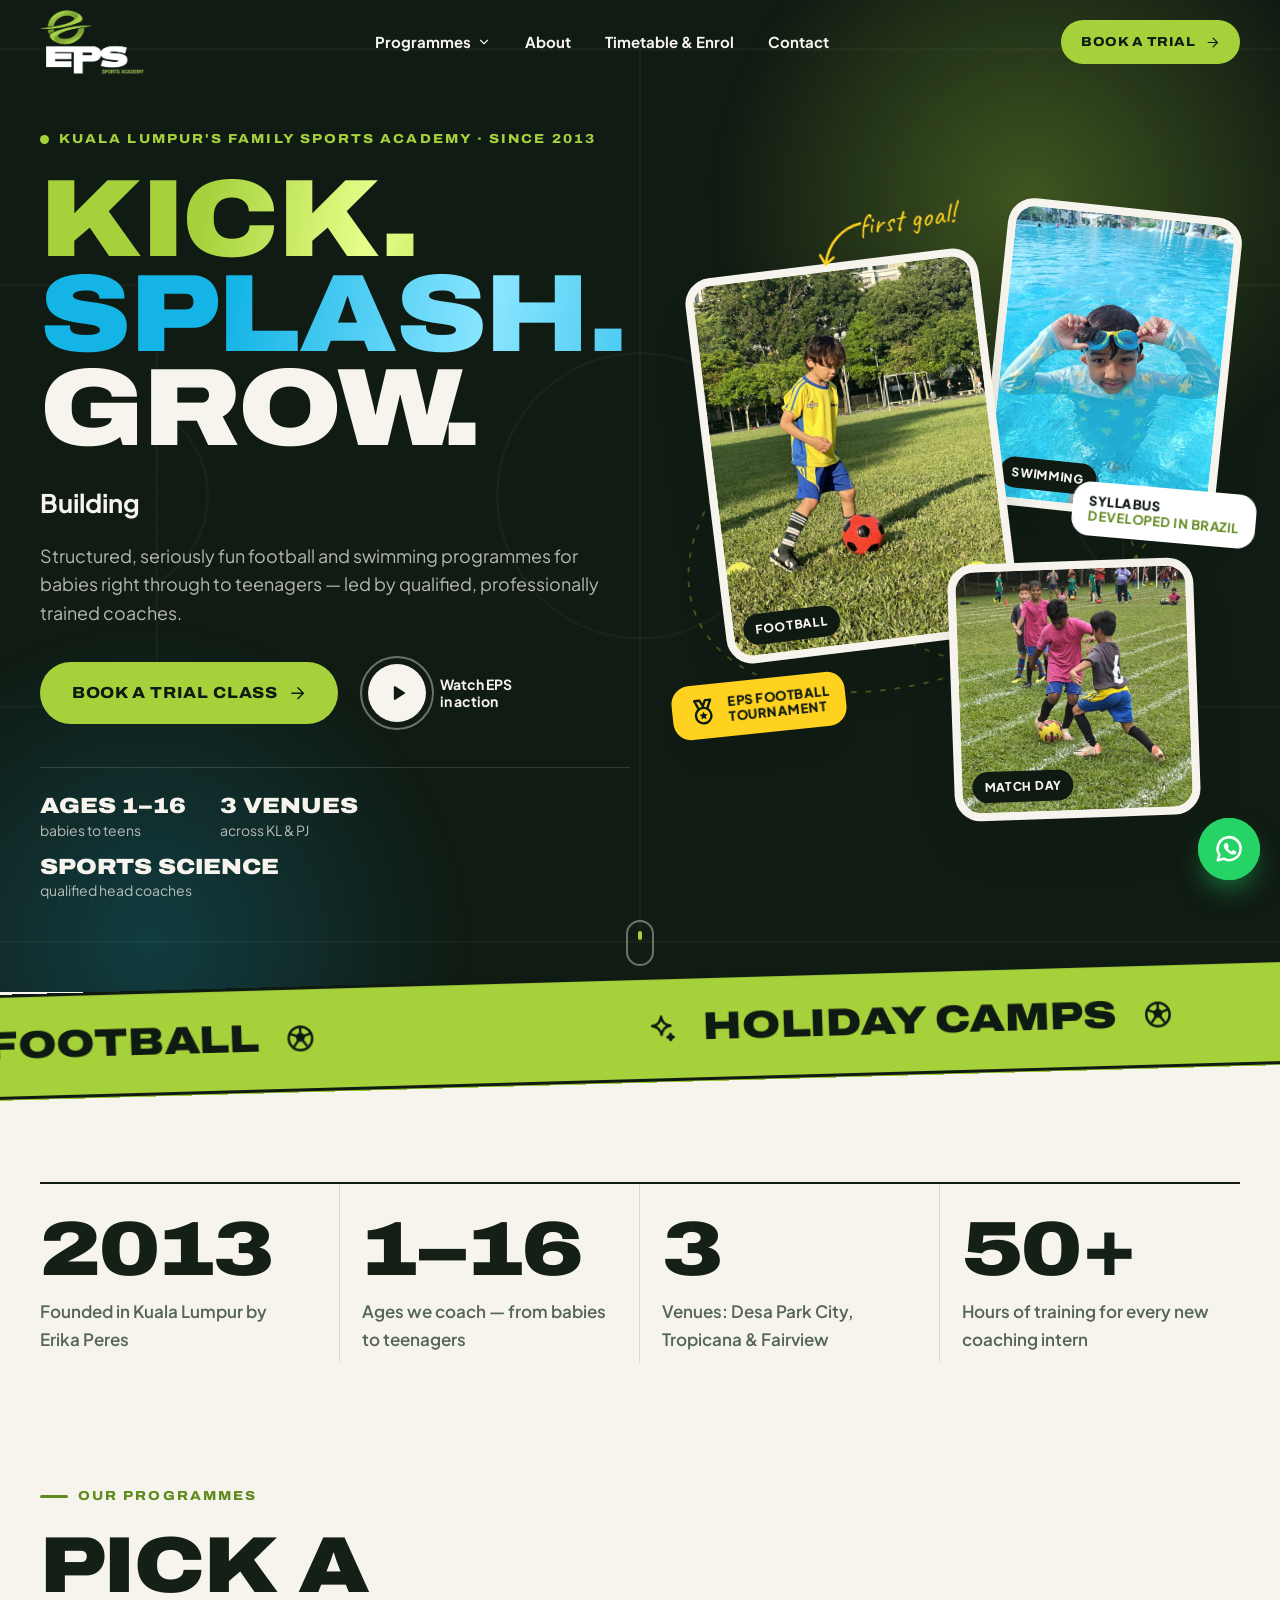
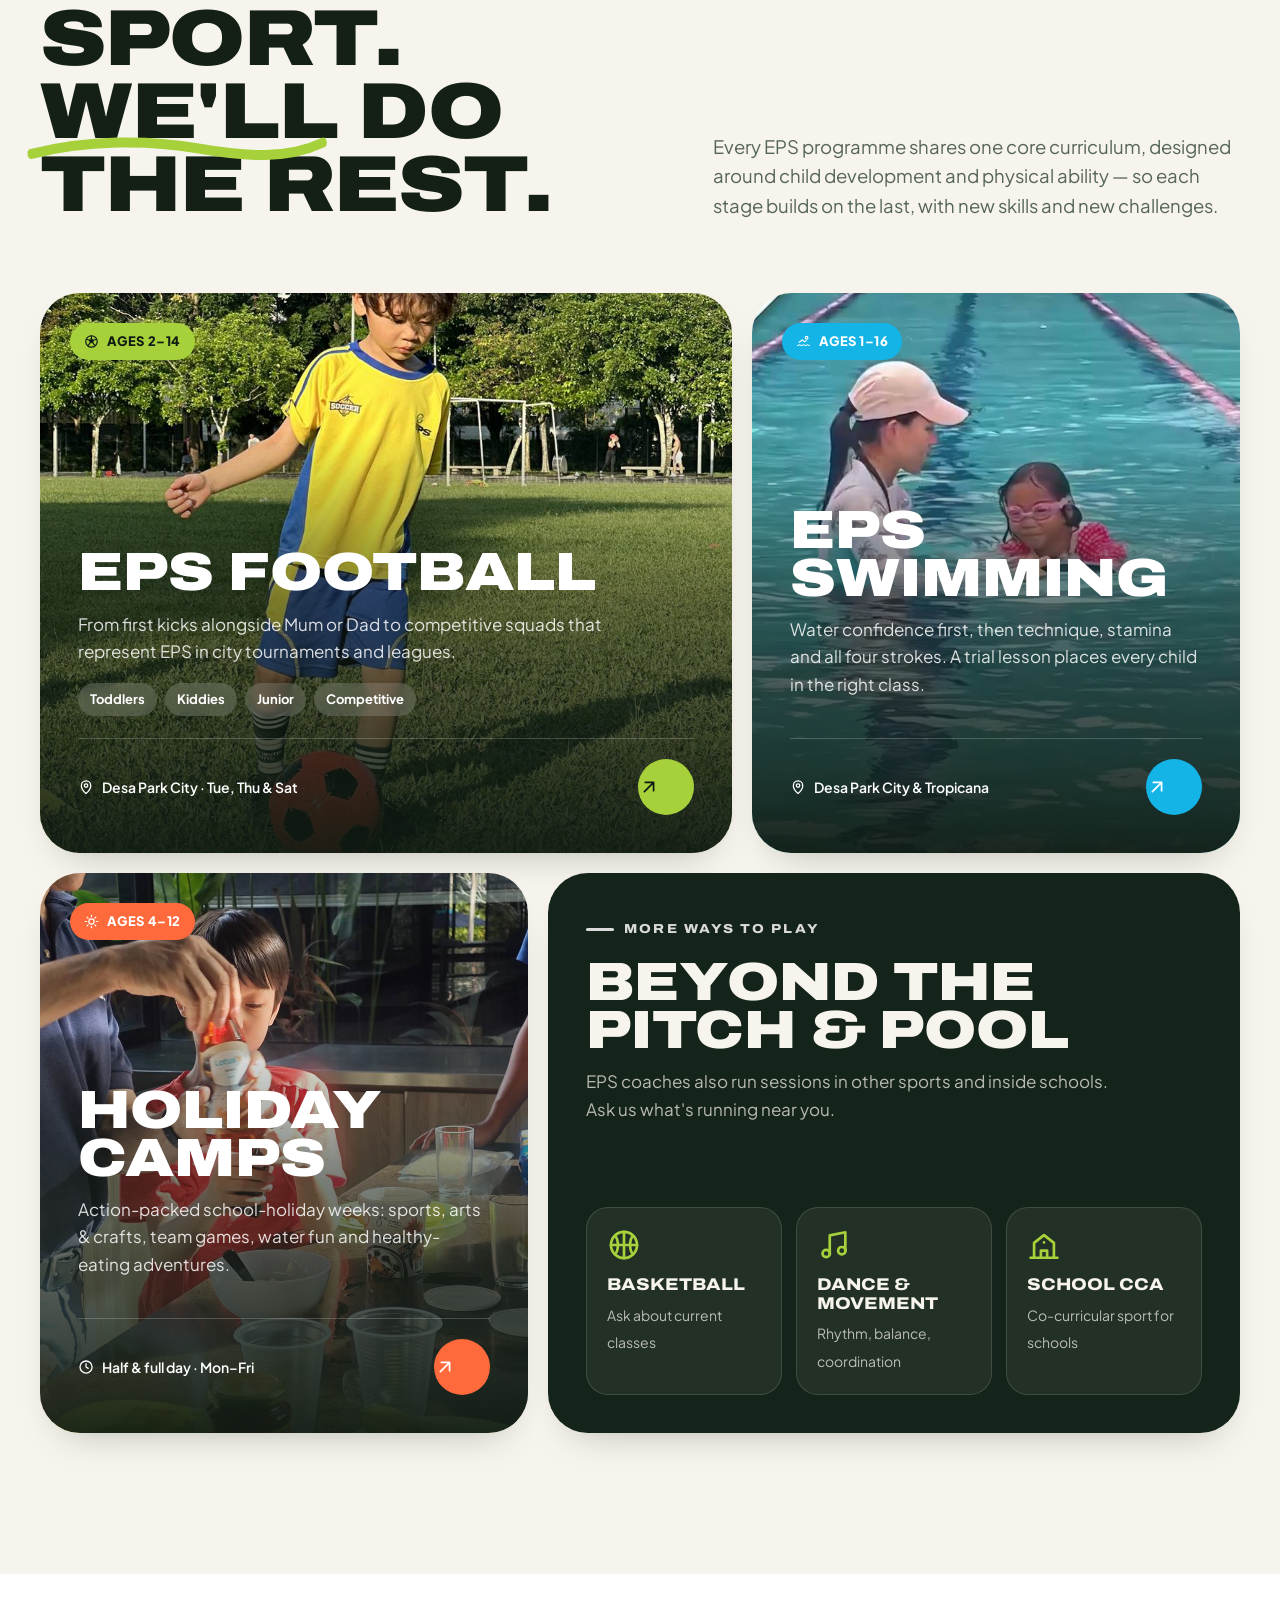
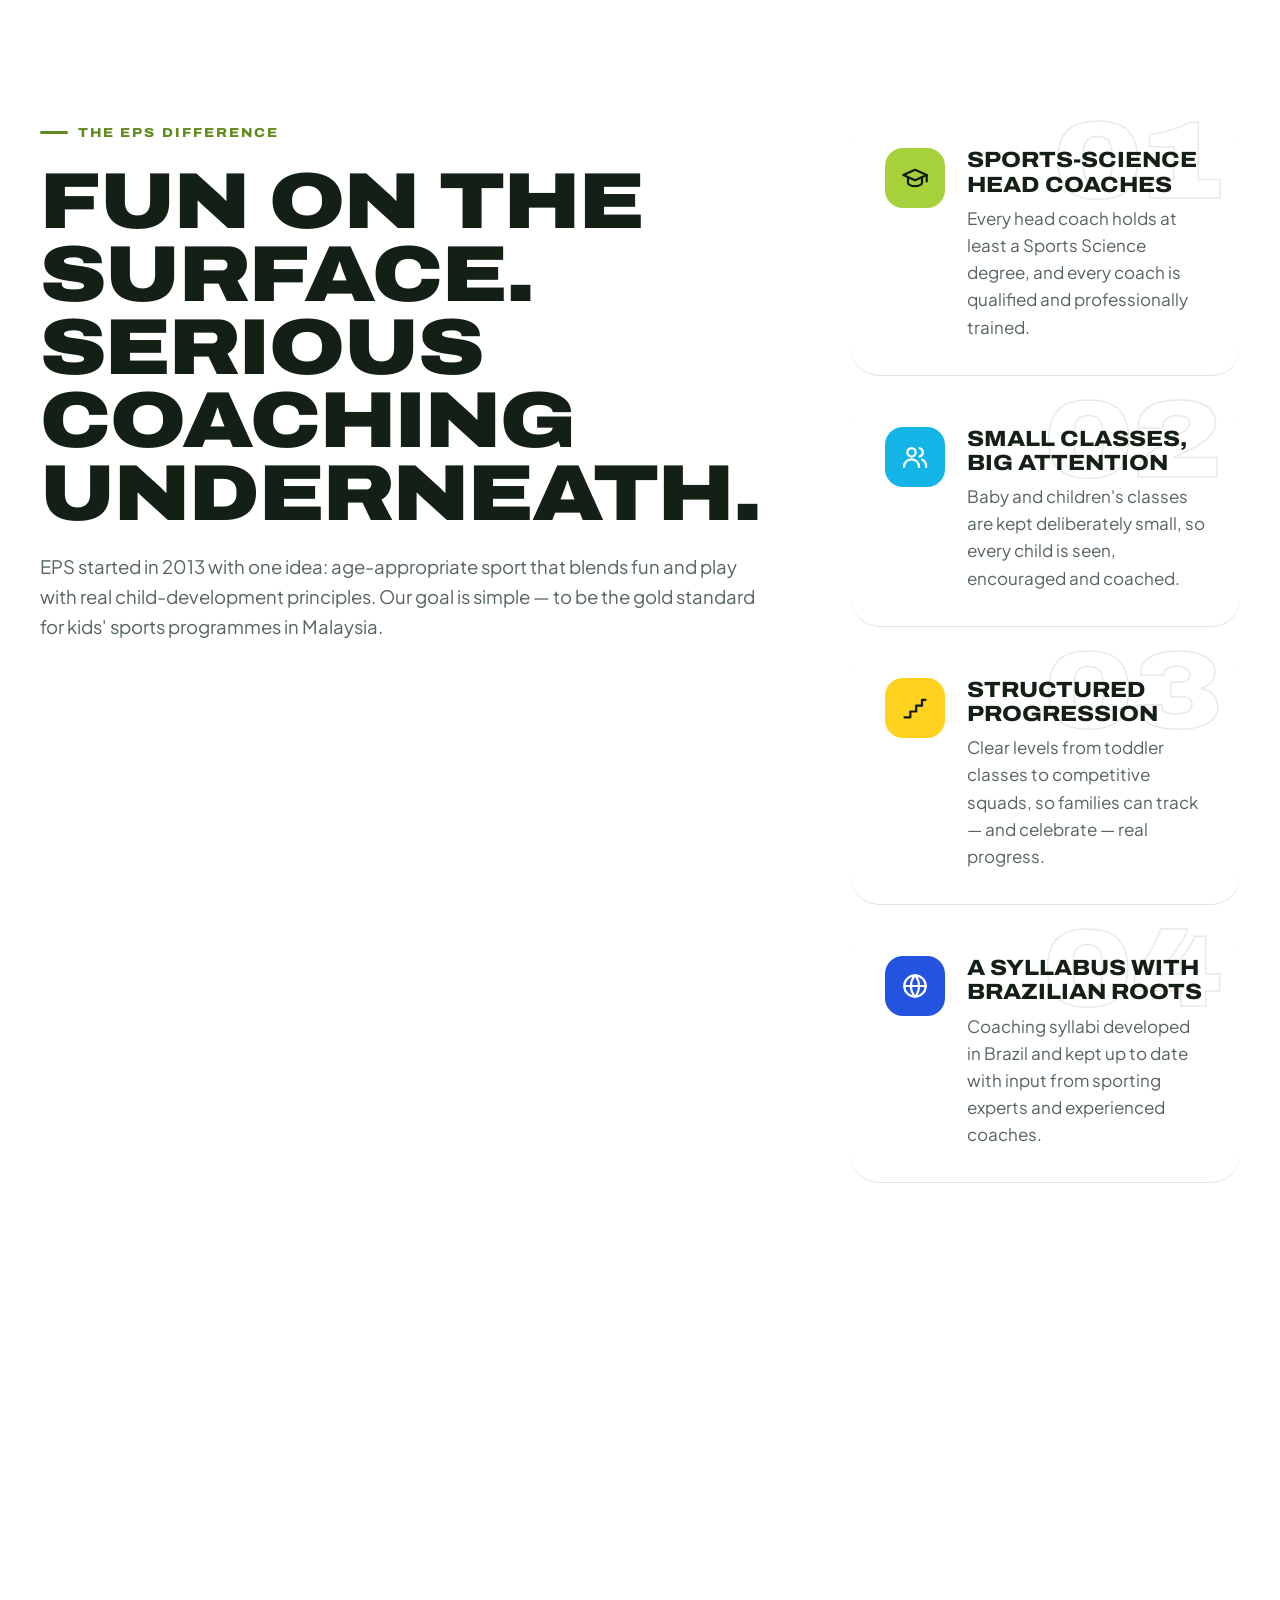
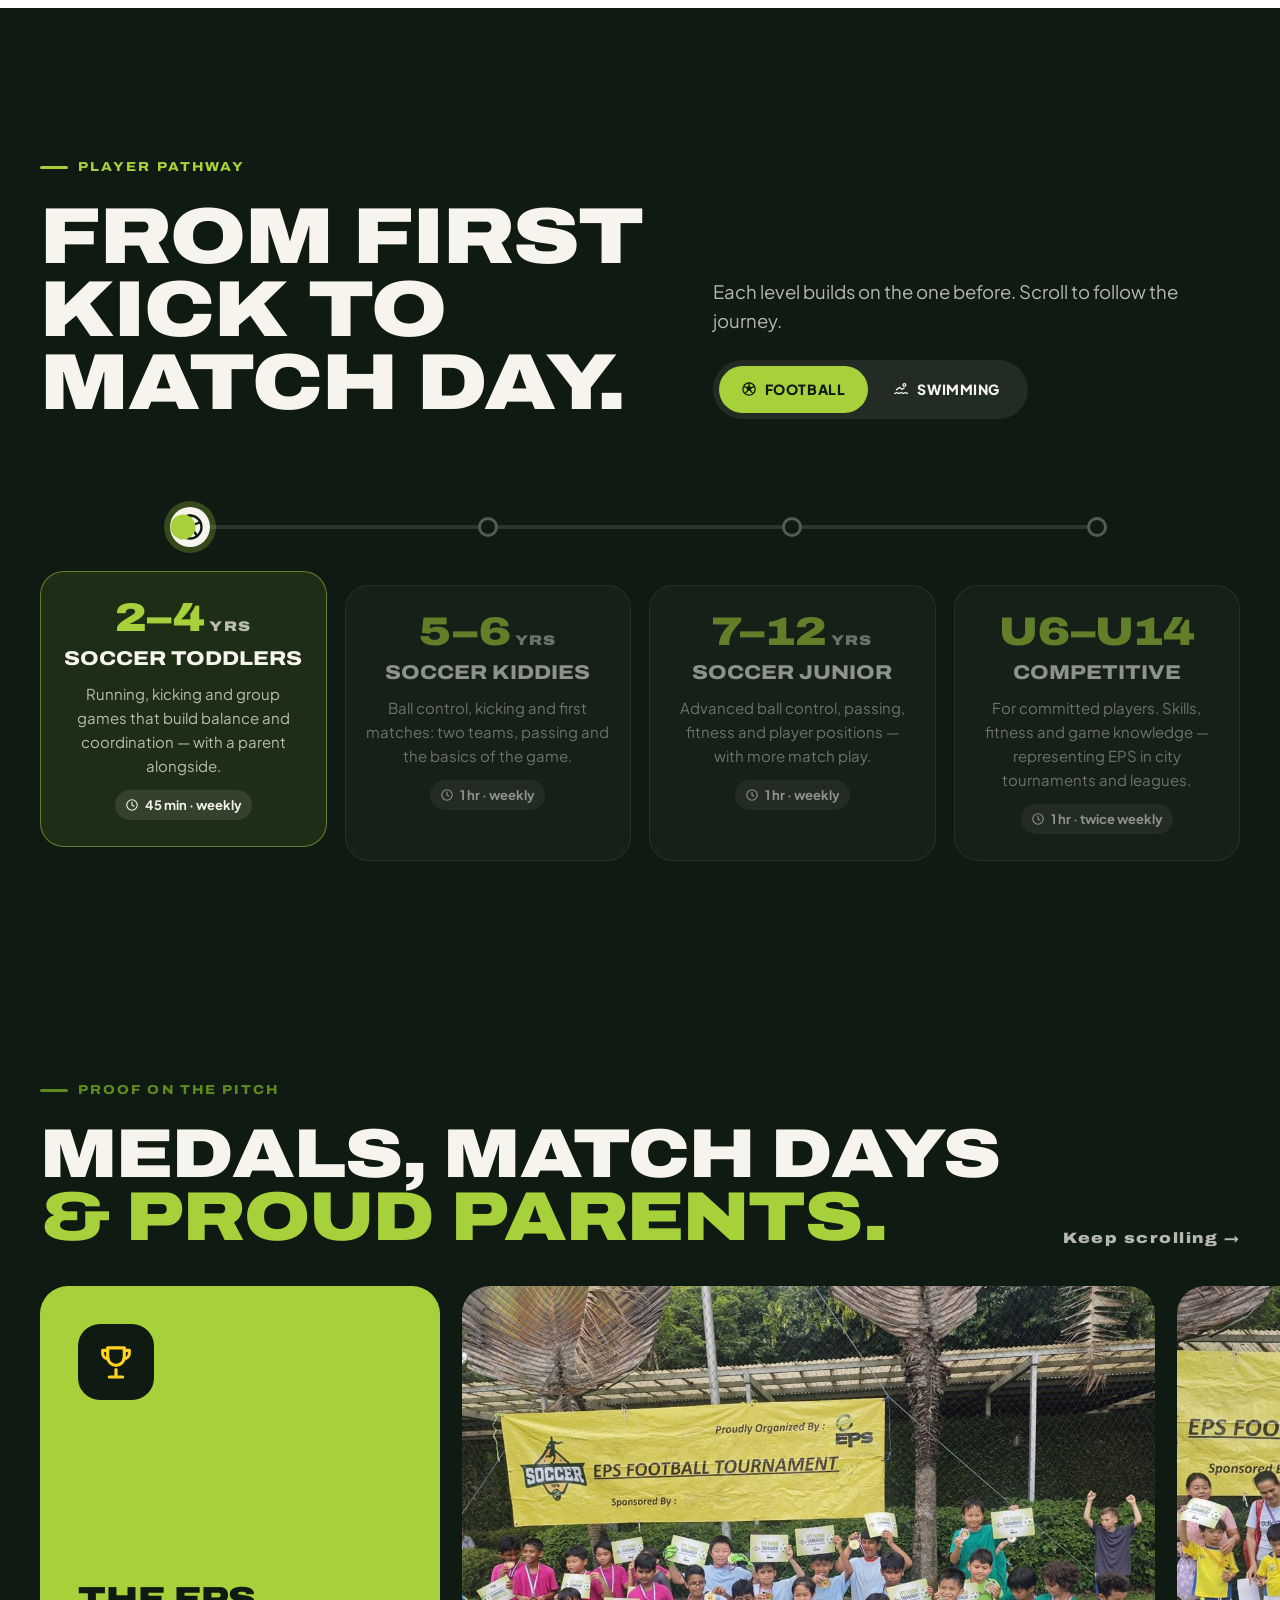
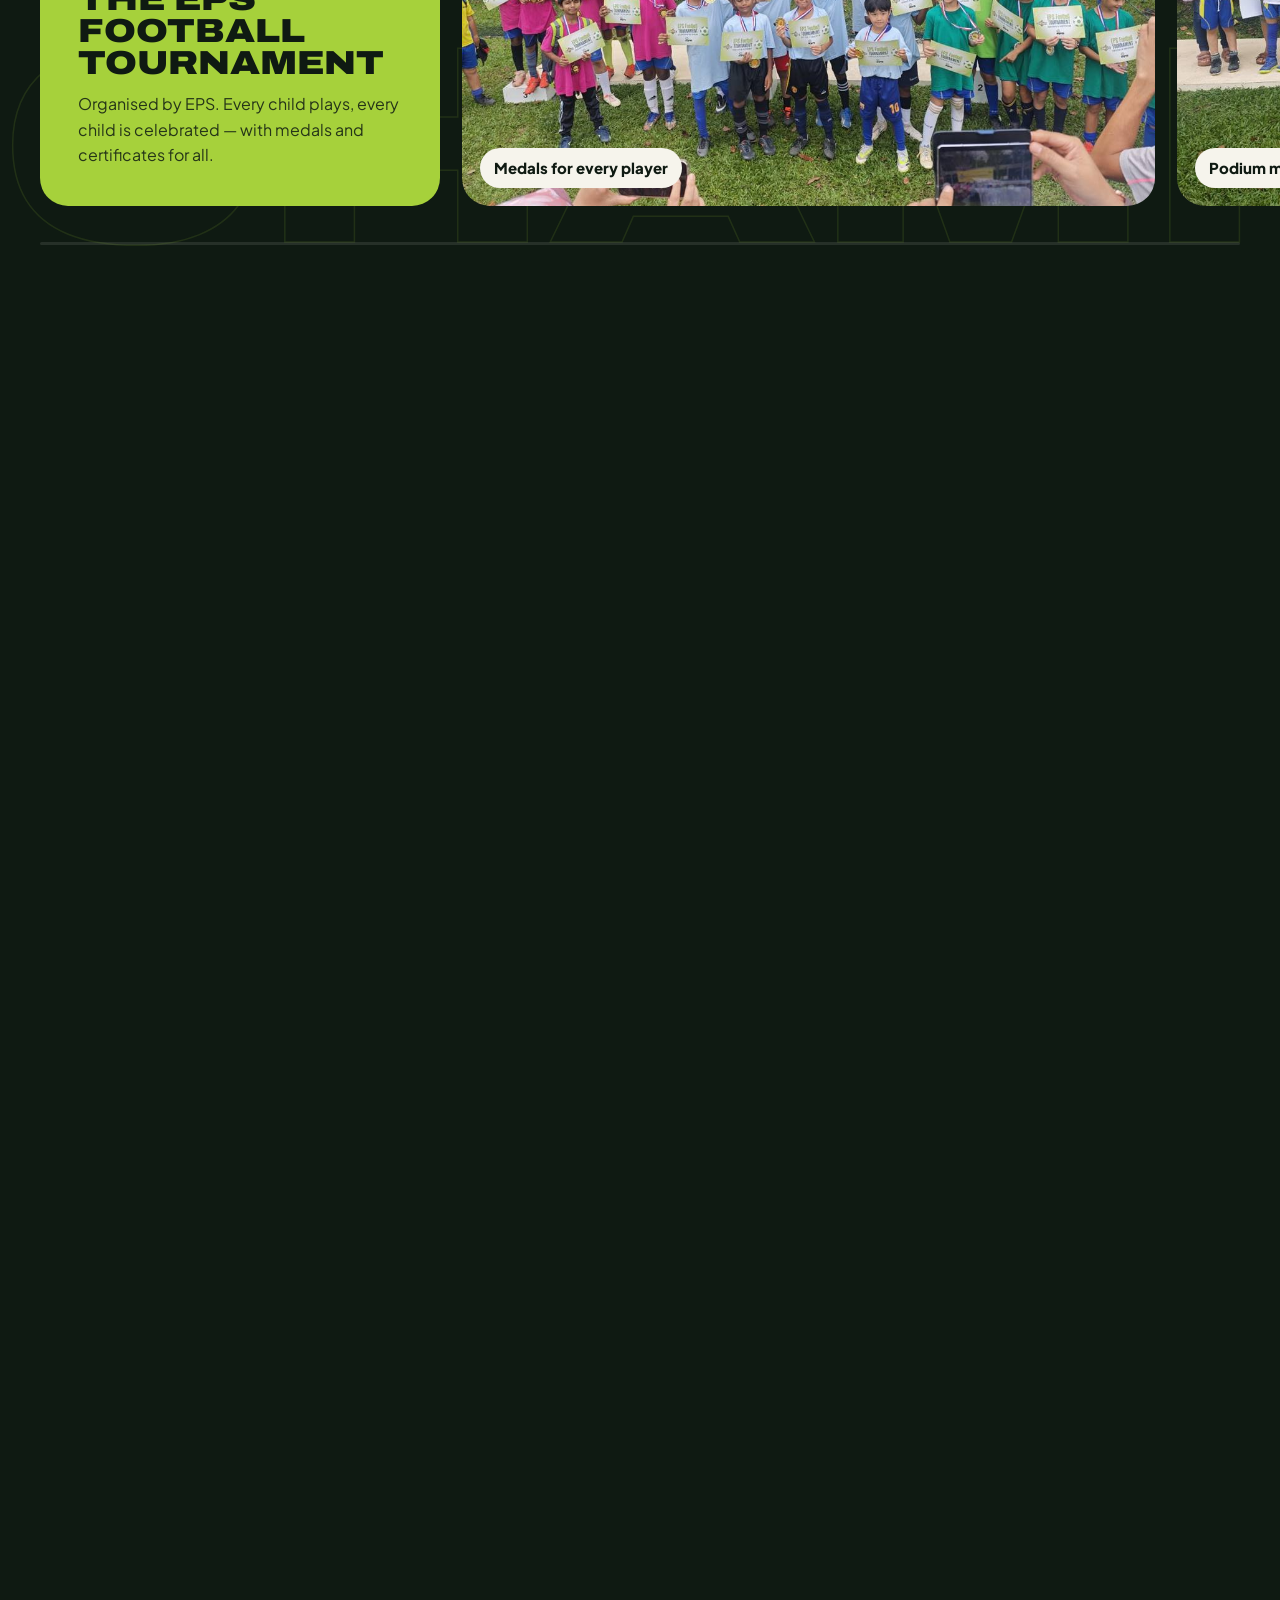
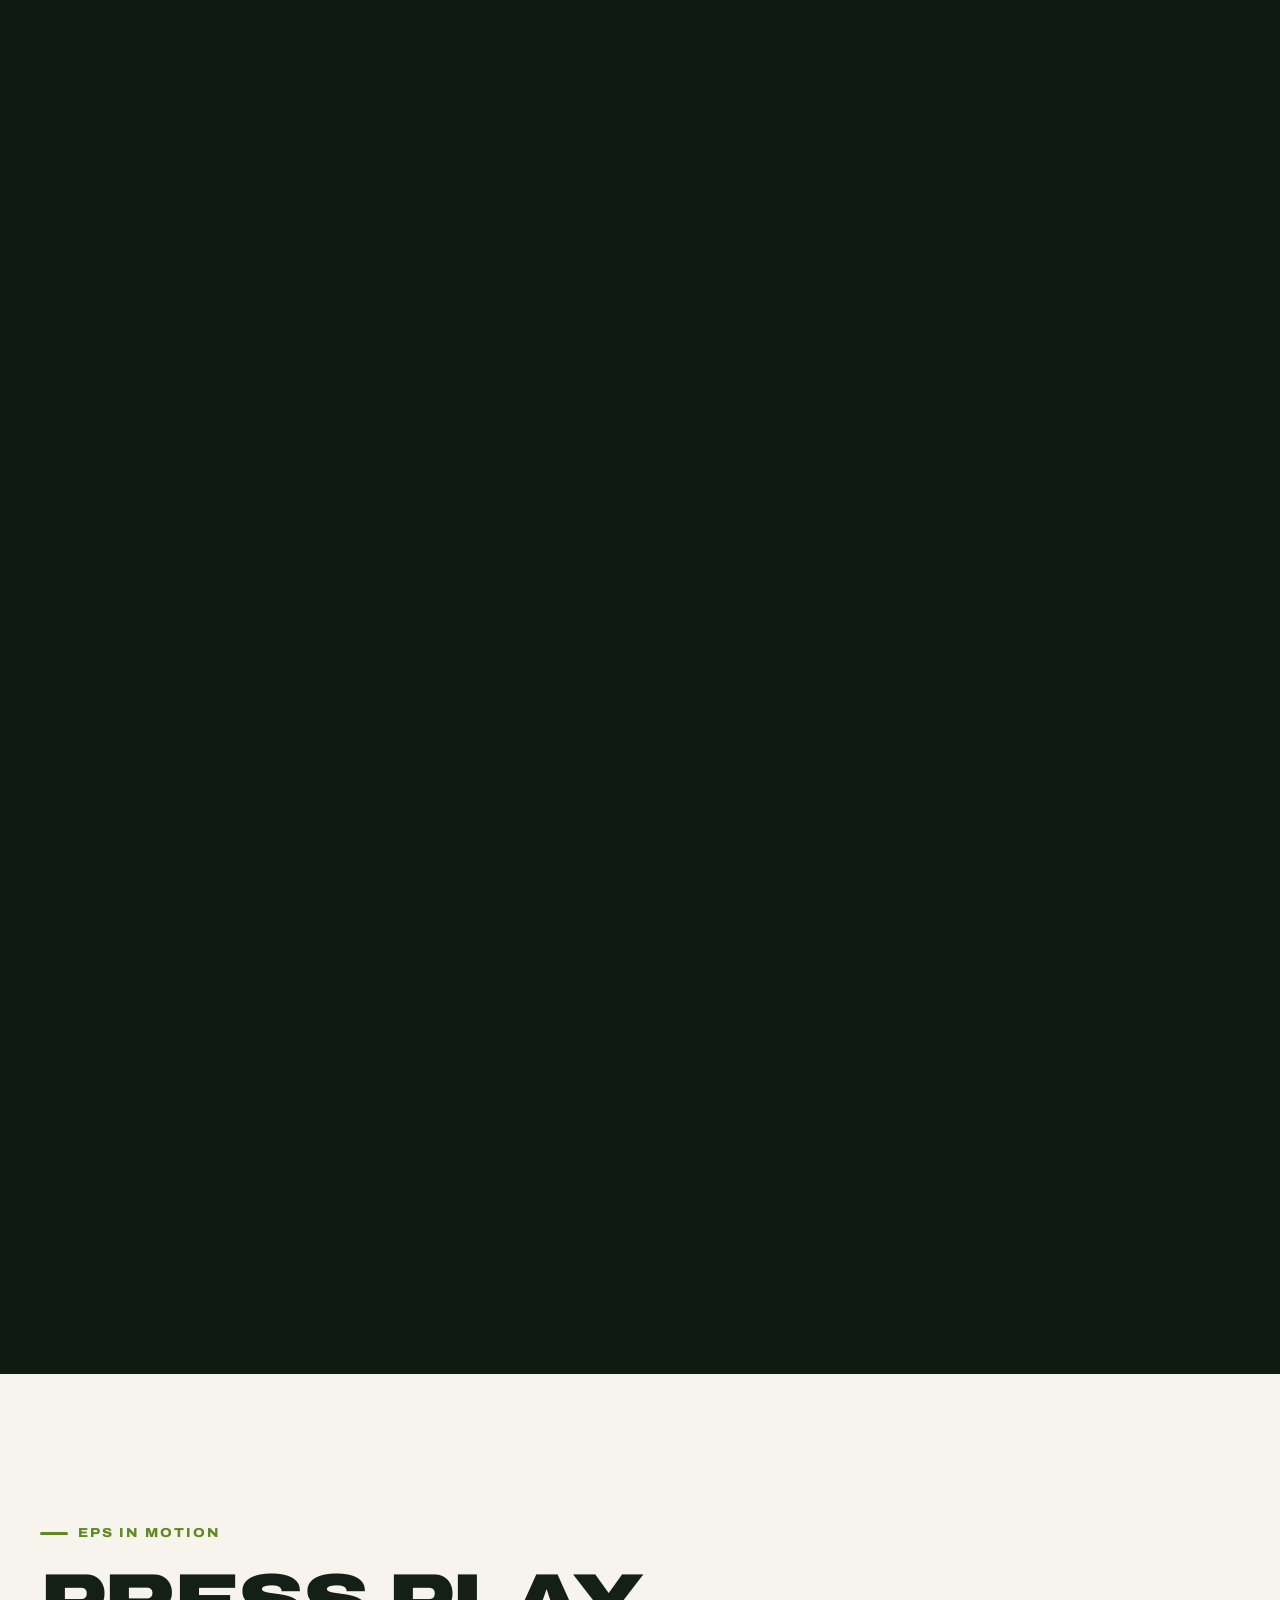
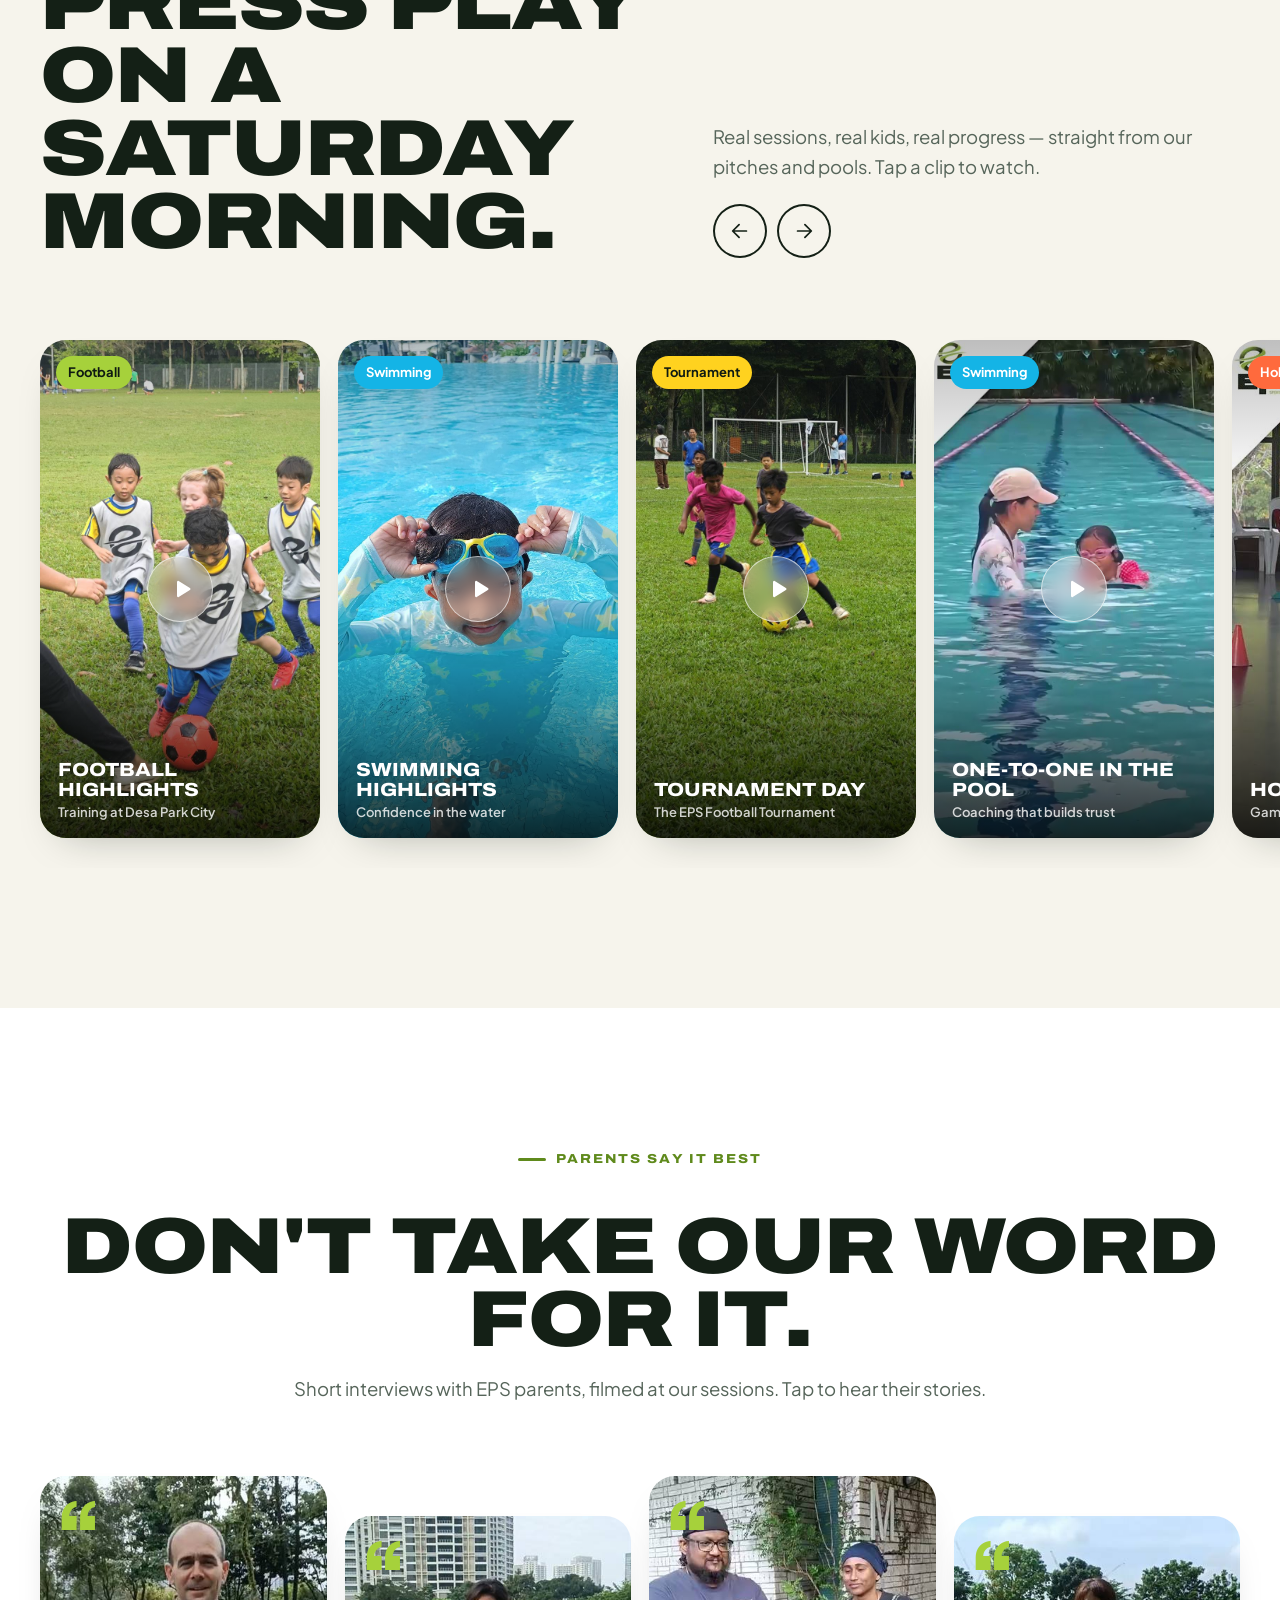
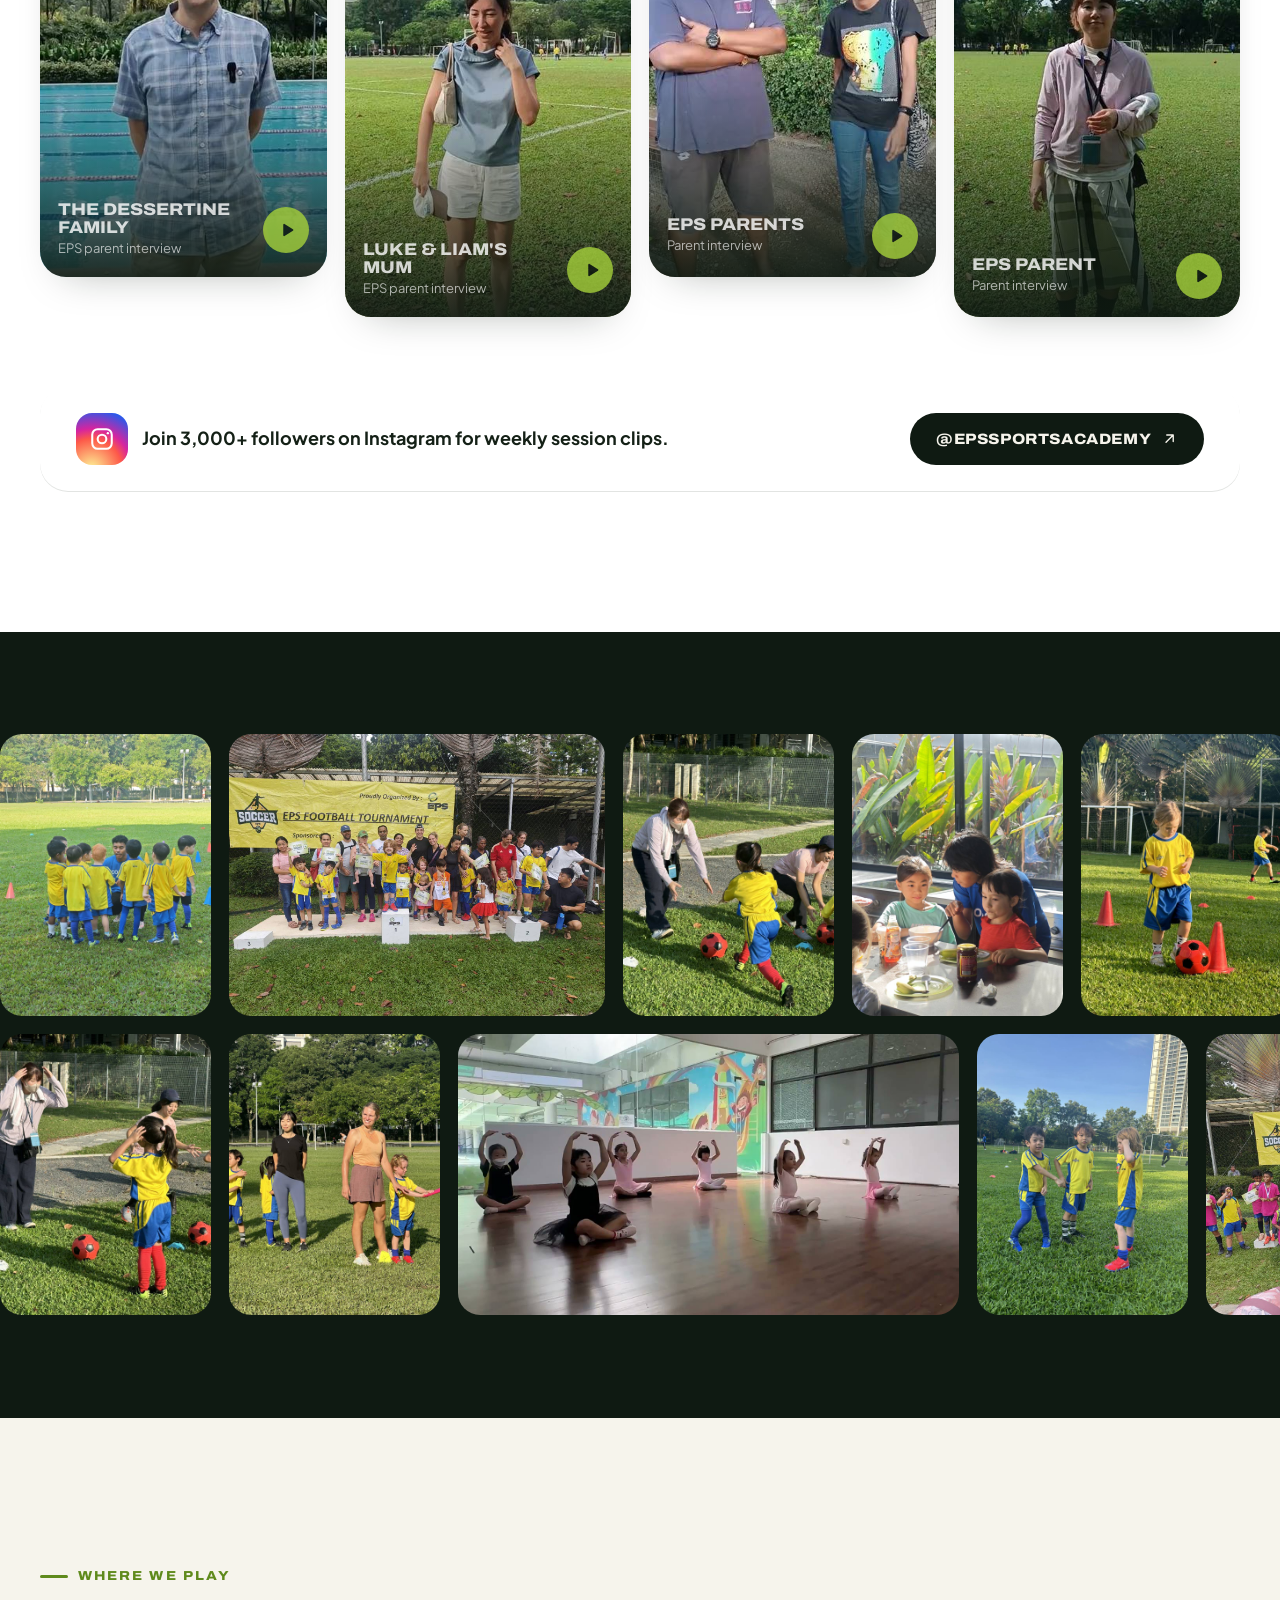
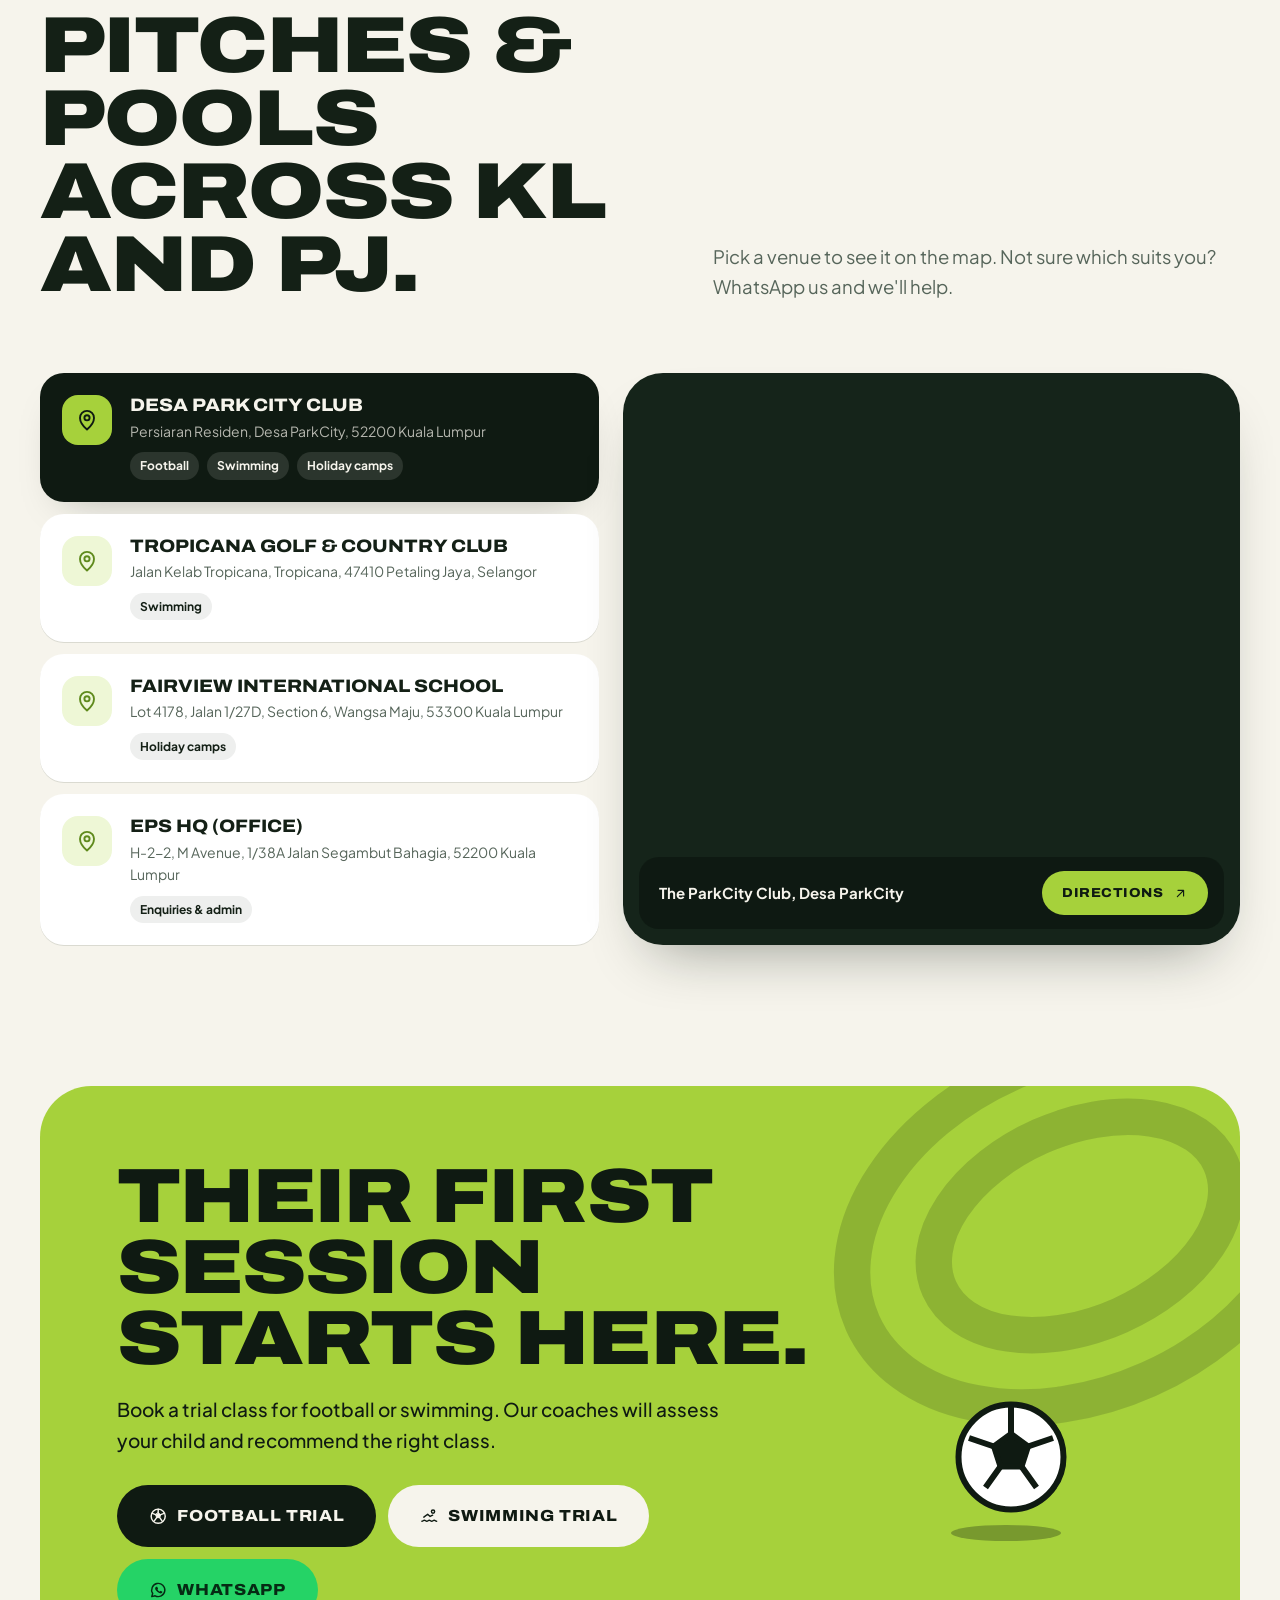
==== index.html @ 83911123 "Add files via upload" ====
<!doctype html>
<html lang="en">
<head>
<meta charset="utf-8">
<meta name="viewport" content="width=device-width, initial-scale=1">
<title>EPS Sports Academy | Kids Football, Swimming &amp; Holiday Camps in Kuala Lumpur</title>
<meta name="description" content="Family-centric sports academy in KL since 2013. Structured, fun football and swimming programmes for ages 1–16, plus school-holiday camps at Desa Park City, Tropicana and Fairview.">
<link rel="canonical" href="https://epsacademy.com.my/">
<meta property="og:type" content="website">
<meta property="og:site_name" content="EPS Sports Academy">
<meta property="og:title" content="EPS Sports Academy | Kids Football, Swimming &amp; Holiday Camps in Kuala Lumpur">
<meta property="og:description" content="Family-centric sports academy in KL since 2013. Structured, fun football and swimming programmes for ages 1–16, plus school-holiday camps at Desa Park City, Tropicana and Fairview.">
<meta property="og:url" content="https://epsacademy.com.my/">
<meta property="og:image" content="https://epsacademy.com.my/hero-football.jpg">
<meta name="twitter:card" content="summary_large_image">
<meta name="theme-color" content="#0f1a12">
<link rel="icon" type="image/png" href="favicon.png">
<link rel="apple-touch-icon" href="favicon.png">
<link rel="preconnect" href="https://fonts.googleapis.com">
<link rel="preconnect" href="https://fonts.gstatic.com" crossorigin>
<link rel="stylesheet" href="https://fonts.googleapis.com/css2?family=Archivo:wdth,wght@62..125,400..900&family=Caveat:wght@600;700&family=Plus+Jakarta+Sans:wght@400;500;600;700;800&display=swap">
<link rel="stylesheet" href="styles.css">
<script>
  document.documentElement.classList.add("js");
  try {
    if (sessionStorage.getItem("eps-seen") || matchMedia("(prefers-reduced-motion: reduce)").matches) document.documentElement.classList.add("no-preload");
    sessionStorage.setItem("eps-seen", "1");
  } catch (e) { document.documentElement.classList.add("no-preload"); }
</script>
<script type="application/ld+json">
{
  "@context": "https://schema.org",
  "@type": "SportsActivityLocation",
  "name": "EPS Sports Academy",
  "alternateName": ["EPS Academy", "Erika Peres Soccer", "Erika Peres Swimming"],
  "url": "https://epsacademy.com.my/",
  "logo": "https://epsacademy.com.my/logo.png",
  "image": "https://epsacademy.com.my/hero-football.jpg",
  "description": "Family-centric sports academy in Kuala Lumpur running football and swimming programmes for babies to teenagers, plus school-holiday camps.",
  "foundingDate": "2013",
  "founder": { "@type": "Person", "name": "Erika Peres" },
  "telephone": "+60122326372",
  "email": "info@epsacademy.com",
  "address": {
    "@type": "PostalAddress",
    "streetAddress": "H-2-2, M Avenue, 1/38A Jalan Segambut Bahagia",
    "addressLocality": "Kuala Lumpur",
    "postalCode": "52200",
    "addressRegion": "Wilayah Persekutuan Kuala Lumpur",
    "addressCountry": "MY"
  },
  "geo": { "@type": "GeoCoordinates", "latitude": 3.1894082, "longitude": 101.6566346 },
  "sameAs": [
    "https://www.instagram.com/epssportsacademy/",
    "https://www.facebook.com/epssportsacademy",
    "https://www.linkedin.com/company/eps-sports-acdemy"
  ]
}
</script>
</head>
<body class="page-home">
<a class="skip-link" href="#main">Skip to content</a>
<div class="preloader" aria-hidden="true">
  <div class="preloader-mark">
    <svg viewBox="0 0 200 140">
      <ellipse class="orb" cx="100" cy="70" rx="62" ry="52" transform="rotate(-24 100 70)"/>
      <ellipse class="orb orb2" cx="100" cy="70" rx="40" ry="30" transform="rotate(-24 100 70)"/>
      <path class="slash" d="M10 86 C 70 62, 130 52, 192 46"/>
    </svg>
    <div class="preloader-word">EPS Sports Academy</div>
  </div>
</div>
<div class="scroll-progress" aria-hidden="true"></div>
<svg xmlns="http://www.w3.org/2000/svg" style="position:absolute;width:0;height:0;overflow:hidden" aria-hidden="true">
  <symbol id="i-arrow" viewBox="0 0 24 24"><path d="M5 12h14M13 5l7 7-7 7"/></symbol>
  <symbol id="i-arrow-ur" viewBox="0 0 24 24"><path d="M7 17 17 7M8 7h9v9"/></symbol>
  <symbol id="i-play" viewBox="0 0 24 24"><path fill="currentColor" stroke="none" d="M7 4.9v14.2a1.1 1.1 0 0 0 1.7.94l11.2-7.1a1.1 1.1 0 0 0 0-1.88L8.7 3.96A1.1 1.1 0 0 0 7 4.9Z"/></symbol>
  <symbol id="i-phone" viewBox="0 0 24 24"><path d="M21.5 16.6v3a2 2 0 0 1-2.2 2 19.6 19.6 0 0 1-8.5-3 19.3 19.3 0 0 1-6-6A19.6 19.6 0 0 1 1.8 4.1 2 2 0 0 1 3.8 2h3a2 2 0 0 1 2 1.7c.13.95.36 1.88.7 2.77a2 2 0 0 1-.45 2.1L7.8 9.8a16 16 0 0 0 6 6l1.25-1.25a2 2 0 0 1 2.1-.45c.89.34 1.82.57 2.77.7a2 2 0 0 1 1.7 2Z"/></symbol>
  <symbol id="i-mail" viewBox="0 0 24 24"><rect x="3" y="5" width="18" height="14" rx="2.5"/><path d="m3.5 7 8.5 6 8.5-6"/></symbol>
  <symbol id="i-pin" viewBox="0 0 24 24"><path d="M12 21.5s-7-6.1-7-11.6a7 7 0 0 1 14 0c0 5.5-7 11.6-7 11.6Z"/><circle cx="12" cy="9.8" r="2.6"/></symbol>
  <symbol id="i-clock" viewBox="0 0 24 24"><circle cx="12" cy="12" r="9"/><path d="M12 7v5l3.2 2"/></symbol>
  <symbol id="i-calendar" viewBox="0 0 24 24"><rect x="3" y="4.5" width="18" height="16.5" rx="2.5"/><path d="M3 9.5h18M8 2.5v4M16 2.5v4"/></symbol>
  <symbol id="i-check" viewBox="0 0 24 24"><path d="m5 12.5 4.5 4.5L19 7.5"/></symbol>
  <symbol id="i-chevron" viewBox="0 0 24 24"><path d="m6 9 6 6 6-6"/></symbol>
  <symbol id="i-close" viewBox="0 0 24 24"><path d="M6 6l12 12M18 6 6 18"/></symbol>
  <symbol id="i-instagram" viewBox="0 0 24 24"><rect x="3" y="3" width="18" height="18" rx="5"/><circle cx="12" cy="12" r="4"/><circle cx="17.4" cy="6.6" r="1.1" fill="currentColor" stroke="none"/></symbol>
  <symbol id="i-facebook" viewBox="0 0 24 24"><path d="M14.2 21v-7.6h2.6l.4-3h-3V8.5c0-.9.3-1.5 1.5-1.5h1.6V4.3c-.3 0-1.2-.1-2.3-.1-2.3 0-3.9 1.4-3.9 4v2.2H8.5v3h2.6V21"/></symbol>
  <symbol id="i-linkedin" viewBox="0 0 24 24"><rect x="3" y="3" width="18" height="18" rx="3.5"/><path d="M8 10.5V17M8 7.3v.05M12 17v-6.5M12 13.4c0-1.7 1-2.9 2.4-2.9s2.1 1 2.1 2.7V17"/></symbol>
  <symbol id="i-whatsapp" viewBox="0 0 24 24"><path d="M3.6 20.4l1.2-4.1A8.6 8.6 0 1 1 8 19.3Z" fill="none"/><path fill="currentColor" stroke="none" d="M9.1 7.9c.2-.4.4-.4.7-.4h.5c.2 0 .4 0 .6.4l.8 1.8c.1.2.1.4 0 .6l-.5.7c-.1.1-.2.3 0 .5.5.9 1.4 1.8 2.4 2.3.2.1.4.1.5 0l.7-.8c.2-.2.3-.2.5-.1l1.8.8c.2.1.3.2.3.4 0 .5-.1 1.2-.7 1.6-.5.4-1.3.6-2.3.4-1.3-.3-2.9-1.1-4.2-2.6C8.6 11.9 8 10.4 8 9.4c0-.7.4-1.2 1.1-1.5Z"/></symbol>
  <symbol id="i-ball" viewBox="0 0 24 24"><circle cx="12" cy="12" r="9.2"/><path fill="currentColor" stroke-width="1.2" d="m12 7.6 3.3 2.4-1.3 3.9H10L8.7 10Z"/><path d="M12 2.8v4.8M15.3 10l4.4-1.6M14 13.9l2.8 3.9M10 13.9l-2.8 3.9M8.7 10 4.3 8.4"/></symbol>
  <symbol id="i-swim" viewBox="0 0 24 24"><circle cx="17" cy="6" r="2.1"/><path d="M2.5 18.5c1.6 0 1.6-1.2 3.2-1.2s1.6 1.2 3.2 1.2 1.6-1.2 3.2-1.2 1.6 1.2 3.2 1.2 1.6-1.2 3.2-1.2 1.6 1.2 3.2 1.2"/><path d="m5 13.2 5-3.7 3.2 2.8 3.3-1.6"/></symbol>
  <symbol id="i-sun" viewBox="0 0 24 24"><circle cx="12" cy="12" r="4.2"/><path d="M12 2v2.2M12 19.8V22M4.9 4.9l1.6 1.6M17.5 17.5l1.6 1.6M2 12h2.2M19.8 12H22M4.9 19.1l1.6-1.6M17.5 6.5l1.6-1.6"/></symbol>
  <symbol id="i-trophy" viewBox="0 0 24 24"><path d="M8 21h8M12 16.5V21M7 3.5h10V9a5 5 0 0 1-10 0Z"/><path d="M17 5h3v1.8a3.3 3.3 0 0 1-3.3 3.3M7 5H4v1.8a3.3 3.3 0 0 0 3.3 3.3"/></symbol>
  <symbol id="i-medal" viewBox="0 0 24 24"><circle cx="12" cy="15" r="6.2"/><path d="M8.6 9.6 5.6 2.8h4.2l2.4 5M15.4 9.6l3-6.8h-4.2L12 7.6"/><path fill="currentColor" stroke="none" d="m12 11.9 1 2 2.2.3-1.6 1.5.4 2.2-2-1-2 1 .4-2.2-1.6-1.5 2.2-.3Z"/></symbol>
  <symbol id="i-users" viewBox="0 0 24 24"><circle cx="9" cy="8" r="3.6"/><path d="M2.5 20.5a6.5 6.5 0 0 1 13 0"/><path d="M16 4.5a3.6 3.6 0 0 1 0 7M18 14.2a6.5 6.5 0 0 1 3.5 6.3"/></symbol>
  <symbol id="i-grad" viewBox="0 0 24 24"><path d="M2 9.5 12 5l10 4.5L12 14Z"/><path d="M6 11.6V16c0 1.6 2.7 3 6 3s6-1.4 6-3v-4.4M22 9.5v5.5"/></symbol>
  <symbol id="i-steps" viewBox="0 0 24 24"><path d="M3 20h5v-5h5v-5h5V5h3"/></symbol>
  <symbol id="i-heart" viewBox="0 0 24 24"><path d="M12 20.3s-7.6-4.6-9.3-9.3A5 5 0 0 1 12 6.7 5 5 0 0 1 21.3 11c-1.7 4.7-9.3 9.3-9.3 9.3Z"/></symbol>
  <symbol id="i-shield" viewBox="0 0 24 24"><path d="M12 2.8 4.8 5.9v5.6c0 4.4 3 8 7.2 9.7 4.2-1.7 7.2-5.3 7.2-9.7V5.9Z"/><path d="m8.8 12 2.2 2.2 4.2-4.3"/></symbol>
  <symbol id="i-globe" viewBox="0 0 24 24"><circle cx="12" cy="12" r="9.2"/><path d="M2.8 12h18.4M12 2.8a14 14 0 0 1 0 18.4M12 2.8a14 14 0 0 0 0 18.4"/></symbol>
  <symbol id="i-school" viewBox="0 0 24 24"><path d="M2.5 21h19M5 21V10.5L12 5l7 5.5V21"/><path d="M9.8 21v-5h4.4v5M12 10.2v.05"/></symbol>
  <symbol id="i-sparkle" viewBox="0 0 24 24"><path d="M12 2.8c.6 4.4 2.8 6.6 7.2 7.2-4.4.6-6.6 2.8-7.2 7.2-.6-4.4-2.8-6.6-7.2-7.2 4.4-.6 6.6-2.8 7.2-7.2Z"/><path d="M19 16.5c.2 1.5 1 2.3 2.5 2.5-1.5.2-2.3 1-2.5 2.5-.2-1.5-1-2.3-2.5-2.5 1.5-.2 2.3-1 2.5-2.5Z"/></symbol>
  <symbol id="i-basketball" viewBox="0 0 24 24"><circle cx="12" cy="12" r="9.2"/><path d="M2.8 12h18.4M12 2.8v18.4M5.6 5.4c2.8 2.8 2.8 10.4 0 13.2M18.4 5.4c-2.8 2.8-2.8 10.4 0 13.2"/></symbol>
  <symbol id="i-music" viewBox="0 0 24 24"><path d="M9 18V5.2l11-2.2v13"/><circle cx="6.5" cy="18" r="2.6"/><circle cx="17.5" cy="16" r="2.6"/></symbol>
  <symbol id="i-briefcase" viewBox="0 0 24 24"><rect x="3" y="7" width="18" height="13" rx="2.5"/><path d="M9 7V5.2A2.2 2.2 0 0 1 11.2 3h1.6A2.2 2.2 0 0 1 15 5.2V7M3 12.5h18"/></symbol>
  <symbol id="i-palette" viewBox="0 0 24 24"><path d="M12 3a9 9 0 0 0 0 18c1.2 0 1.8-.8 1.8-1.7 0-1.3-1.1-1.6-1.1-2.7 0-.9.7-1.6 1.7-1.6H17a4 4 0 0 0 4-4C21 6.6 17 3 12 3Z"/><circle cx="7.5" cy="11" r="1.2" fill="currentColor"/><circle cx="10" cy="7" r="1.2" fill="currentColor"/><circle cx="14.5" cy="7" r="1.2" fill="currentColor"/></symbol>
  <symbol id="i-apple" viewBox="0 0 24 24"><path d="M12 7.5c-1.6-1.4-5.5-1.6-6.8 2-1 2.8.2 6.6 2.1 8.9 1.2 1.4 2.4 1.9 3.6 1.2.7-.4 1.5-.4 2.2 0 1.2.7 2.4.2 3.6-1.2 1.9-2.3 3.1-6.1 2.1-8.9-1.3-3.6-5.2-3.4-6.8-2Z"/><path d="M12 7.5c0-2 .8-3.6 2.6-4.5"/></symbol>
  <symbol id="i-flask" viewBox="0 0 24 24"><path d="M9.5 3h5M10.2 3v6.2L4.8 18.6A1.6 1.6 0 0 0 6.2 21h11.6a1.6 1.6 0 0 0 1.4-2.4l-5.4-9.4V3"/><path d="M7.4 14.5h9.2"/></symbol>
  <symbol id="i-star" viewBox="0 0 24 24"><path fill="currentColor" stroke="none" d="m12 2.8 2.8 5.8 6.3.8-4.6 4.4 1.2 6.3L12 17.1l-5.7 3 1.2-6.3-4.6-4.4 6.3-.8Z"/></symbol>
  <symbol id="i-info" viewBox="0 0 24 24"><circle cx="12" cy="12" r="9.2"/><path d="M12 11v5.5M12 7.6v.05"/></symbol>
  <symbol id="i-whistle" viewBox="0 0 24 24"><path d="M3 12.5a5.5 5.5 0 1 0 11 0V10h7.5V7H9.5"/><circle cx="8.5" cy="12.5" r="1.6"/><path d="M9.5 7V4.5"/></symbol>
</svg>
<header class="site-header">
  <div class="container header-inner">
    <a class="brand" href="index.html" aria-label="EPS Sports Academy — home">
      <img class="brand-logo--light" src="logo-white.png" alt="EPS Sports Academy" width="480" height="294">
      <img class="brand-logo--dark" src="logo.png" alt="" aria-hidden="true" width="480" height="294">
    </a>
    <nav class="main-nav" aria-label="Main">
      <ul>
        <li class="has-drop">
          <button class="nav-link drop-toggle" aria-expanded="false" aria-haspopup="true">Programmes <svg class="i"><use href="#i-chevron"/></svg></button>
          <div class="dropdown">
            <a href="football.html"><span class="dd-icon dd-football"><svg class="i"><use href="#i-ball"/></svg></span><span><strong>EPS Football</strong><small>Ages 2–14 · Desa Park City</small></span></a>
            <a href="swimming.html"><span class="dd-icon dd-swim"><svg class="i"><use href="#i-swim"/></svg></span><span><strong>EPS Swimming</strong><small>Ages 1–16 · Desa Park City &amp; Tropicana</small></span></a>
            <a href="holiday-camp.html"><span class="dd-icon dd-camp"><svg class="i"><use href="#i-sun"/></svg></span><span><strong>Holiday Camps</strong><small>Ages 4–12 · School holidays</small></span></a>
          </div>
        </li>
        <li><a class="nav-link" href="about.html">About</a></li>
        <li><a class="nav-link" href="enrol.html">Timetable &amp; Enrol</a></li>
        <li><a class="nav-link" href="contact.html">Contact</a></li>
      </ul>
    </nav>
    <div class="header-cta">
      <a class="btn btn-lime btn-sm magnetic" href="enrol.html#trial">Book a trial <svg class="i"><use href="#i-arrow"/></svg></a>
      <button class="burger" aria-label="Open menu" aria-expanded="false" aria-controls="mobile-menu"><span></span><span></span></button>
    </div>
  </div>
</header>

<div class="mobile-menu" id="mobile-menu" aria-hidden="true">
  <nav class="mm-links" aria-label="Mobile">
    <a href="index.html"><small>01</small>Home</a>
    <a href="football.html"><small>02</small>Football</a>
    <a href="swimming.html"><small>03</small>Swimming</a>
    <a href="holiday-camp.html"><small>04</small>Holiday Camps</a>
    <a href="about.html"><small>05</small>About</a>
    <a href="enrol.html"><small>06</small>Timetable</a>
    <a href="contact.html"><small>07</small>Contact</a>
  </nav>
  <div class="mm-foot">
    <a class="btn btn-lime btn-lg" href="enrol.html#trial">Book a trial class <svg class="i"><use href="#i-arrow"/></svg></a>
    <a class="btn btn-wa btn-lg" href="https://wa.me/60122326372" target="_blank" rel="noopener"><svg class="i"><use href="#i-whatsapp"/></svg> WhatsApp us</a>
  </div>
</div>
<main id="main">

  <!-- ================= HERO ================= -->
  <section class="hero" aria-label="Welcome">
    <div class="hero-bg" aria-hidden="true">
      <div class="hero-glow"></div>
      <div class="hero-glow hero-glow--pool"></div>
      <svg class="pitch-lines" viewBox="0 0 1200 800" preserveAspectRatio="xMidYMid slice">
        <rect x="40" y="40" width="1120" height="720" rx="6"/>
        <line x1="600" y1="40" x2="600" y2="760"/>
        <circle cx="600" cy="400" r="115"/>
        <rect x="40" y="230" width="170" height="340"/>
        <rect x="990" y="230" width="170" height="340"/>
        <path d="M210 330 a80 80 0 0 1 0 140 M990 330 a80 80 0 0 0 0 140"/>
      </svg>
      <div class="grain"></div>
    </div>

    <div class="container hero-grid">
      <div class="hero-copy">
        <p class="eyebrow eyebrow--light eyebrow--plain" data-hero-in><span class="dot-live"></span>Kuala Lumpur's family sports academy · Since 2013</p>
        <h1 class="hero-title">
          <span class="line"><span class="word w-lime">Kick.</span></span>
          <span class="line"><span class="word w-pool">Splash.</span></span>
          <span class="line"><span class="word">Grow.</span></span>
        </h1>
        <p class="hero-rotator" data-hero-in>Building <span class="rotator" data-rotator data-words="confidence|teamwork|resilience|friendships|little legends"><span>confidence</span></span></p>
        <p class="hero-lede" data-hero-in>Structured, seriously fun football and swimming programmes for babies right through to teenagers — led by qualified, professionally trained coaches.</p>
        <div class="hero-ctas" data-hero-in>
          <a class="btn btn-lime btn-lg magnetic burst" href="enrol.html#trial">Book a trial class <svg class="i"><use href="#i-arrow"/></svg></a>
          <button class="play-chip" data-video="1eQkqzkusmzRvdZhxfE6eOV1EtCD4wLzI" data-title="EPS Football — highlights">
            <span class="play-ring"><svg class="i"><use href="#i-play"/></svg></span>
            <span>Watch EPS<br>in action</span>
          </button>
        </div>
        <ul class="hero-proof" data-hero-in>
          <li><strong>Ages 1–16</strong><span>babies to teens</span></li>
          <li><strong>3 venues</strong><span>across KL &amp; PJ</span></li>
          <li><strong>Sports Science</strong><span>qualified head coaches</span></li>
        </ul>
      </div>

      <div class="hero-visual" data-parallax-root>
        <svg class="orbit" viewBox="0 0 600 600" aria-hidden="true">
          <g class="orbit-a"><g transform="rotate(-24 300 300)">
            <ellipse cx="300" cy="300" rx="285" ry="175"/>
            <circle r="9" fill="#ffd21f"><animateMotion dur="11s" repeatCount="indefinite" path="M15,300 a285,175 0 1,0 570,0 a285,175 0 1,0 -570,0"/></circle>
          </g></g>
          <g class="orbit-b"><g transform="rotate(30 300 300)">
            <ellipse cx="300" cy="300" rx="250" ry="140"/>
            <circle r="6" fill="#14b4e6"><animateMotion dur="15s" repeatCount="indefinite" path="M550,300 a250,140 0 1,0 -500,0 a250,140 0 1,0 500,0"/></circle>
          </g></g>
        </svg>
        <figure class="hcard hcard--a" data-depth="0.7"><div class="hcard-inner"><img src="hero-football.jpg" alt="Young EPS footballer dribbling the ball through cones at Desa Park City" width="1200" height="1600" fetchpriority="high"><figcaption>Football</figcaption></div></figure>
        <figure class="hcard hcard--b" data-depth="1.3"><div class="hcard-inner"><img src="hero-swim.jpg" alt="Smiling young swimmer adjusting goggles in the pool" width="1200" height="1600"><figcaption>Swimming</figcaption></div></figure>
        <figure class="hcard hcard--c" data-depth="1"><div class="hcard-inner"><img src="hero-tournament.jpg" alt="Two young players competing for the ball at the EPS Football Tournament" width="1200" height="1600"><figcaption>Match day</figcaption></div></figure>
        <div class="sticker sticker--medal" data-depth="1.8"><svg class="i"><use href="#i-medal"/></svg><span>EPS Football<br>Tournament</span></div>
        <div class="sticker sticker--brazil" data-depth="1.5"><span>Syllabus<br><b>developed in Brazil</b></span></div>
        <span class="hand-note" aria-hidden="true">first goal!
          <svg viewBox="0 0 52 48"><path d="M48 4 C 30 6, 14 18, 8 40 M8 40 l-4 -10 M8 40 l9 -6"/></svg>
        </span>
      </div>
    </div>
    <a href="#programmes" class="scroll-cue" aria-label="Scroll to programmes"><span></span></a>
  </section>

  <!-- ================= MARQUEE ================= -->
  <div class="marquee" aria-hidden="true">
    <div class="marquee-skew">
      <div class="marquee-track" data-loop>
        <div class="marquee-item"><span>Football</span><svg class="i"><use href="#i-ball"/></svg><span class="outline-text">Swimming</span><svg class="i"><use href="#i-sparkle"/></svg><span>Holiday Camps</span><svg class="i"><use href="#i-ball"/></svg><span class="outline-text">Tournaments</span><svg class="i"><use href="#i-sparkle"/></svg><span>Babies to Teens</span><svg class="i"><use href="#i-ball"/></svg><span class="outline-text">Small Classes</span><svg class="i"><use href="#i-sparkle"/></svg></div>
      </div>
    </div>
  </div>

  <!-- ================= STATS ================= -->
  <section class="stats theme-cream" aria-label="EPS at a glance">
    <div class="container">
      <div class="stats-grid">
        <div class="stat" data-reveal style="--d:0s"><span class="stat-num" data-count="2013" data-from="1990" data-plain>2013</span><span class="stat-label">Founded in Kuala Lumpur by Erika Peres</span></div>
        <div class="stat" data-reveal style="--d:.08s"><span class="stat-num" data-count="16" data-prefix="1–">1–16</span><span class="stat-label">Ages we coach — from babies to teenagers</span></div>
        <div class="stat" data-reveal style="--d:.16s"><span class="stat-num" data-count="3">3</span><span class="stat-label">Venues: Desa Park City, Tropicana &amp; Fairview</span></div>
        <div class="stat" data-reveal style="--d:.24s"><span class="stat-num" data-count="50" data-suffix="+">50+</span><span class="stat-label">Hours of training for every new coaching intern</span></div>
      </div>
    </div>
  </section>

  <!-- ================= PROGRAMMES ================= -->
  <section class="section theme-cream" id="programmes" style="padding-top:0">
    <div class="container">
      <div class="section-head section-head--split">
        <div>
          <p class="eyebrow">Our programmes</p>
          <h2 data-split>Pick a sport. <span class="scribble">We'll<svg viewBox="0 0 300 20" preserveAspectRatio="none" aria-hidden="true"><path d="M3 14 C 60 4, 120 4, 170 10 S 260 18, 297 6"/></svg></span> do the rest.</h2>
        </div>
        <p class="lede" data-reveal>Every EPS programme shares one core curriculum, designed around child development and physical ability — so each stage builds on the last, with new skills and new challenges.</p>
      </div>

      <div class="prog-grid">
        <a class="prog-card prog-card--football" href="football.html" data-tilt data-reveal>
          <img src="training-kick.jpg" alt="EPS junior player striking the ball during training" width="960" height="1280" loading="lazy">
          <span class="prog-tag"><svg class="i"><use href="#i-ball"/></svg> Ages 2–14</span>
          <h3>EPS Football</h3>
          <p>From first kicks alongside Mum or Dad to competitive squads that represent EPS in city tournaments and leagues.</p>
          <div class="chip-row"><span class="chip">Toddlers</span><span class="chip">Kiddies</span><span class="chip">Junior</span><span class="chip">Competitive</span></div>
          <div class="prog-foot"><span><svg class="i"><use href="#i-pin"/></svg> Desa Park City · Tue, Thu &amp; Sat</span><span class="arrow-btn"><svg class="i"><use href="#i-arrow-ur"/></svg></span></div>
        </a>
        <a class="prog-card prog-card--swim" href="swimming.html" data-tilt data-reveal style="--d:.1s">
          <img src="swim-coach.jpg" alt="EPS coach guiding a young swimmer in the pool" width="720" height="1280" loading="lazy">
          <span class="prog-tag"><svg class="i"><use href="#i-swim"/></svg> Ages 1–16</span>
          <h3>EPS Swimming</h3>
          <p>Water confidence first, then technique, stamina and all four strokes. A trial lesson places every child in the right class.</p>
          <div class="prog-foot"><span><svg class="i"><use href="#i-pin"/></svg> Desa Park City &amp; Tropicana</span><span class="arrow-btn"><svg class="i"><use href="#i-arrow-ur"/></svg></span></div>
        </a>
        <a class="prog-card prog-card--camp" href="holiday-camp.html" data-tilt data-reveal>
          <img src="camp-cooking.jpg" alt="Children making healthy snacks with an EPS coach at holiday camp" width="960" height="1280" loading="lazy">
          <span class="prog-tag"><svg class="i"><use href="#i-sun"/></svg> Ages 4–12</span>
          <h3>Holiday Camps</h3>
          <p>Action-packed school-holiday weeks: sports, arts &amp; crafts, team games, water fun and healthy-eating adventures.</p>
          <div class="prog-foot"><span><svg class="i"><use href="#i-clock"/></svg> Half &amp; full day · Mon–Fri</span><span class="arrow-btn"><svg class="i"><use href="#i-arrow-ur"/></svg></span></div>
        </a>
        <div class="prog-card prog-card--more" data-reveal style="--d:.1s">
          <div>
            <p class="eyebrow">More ways to play</p>
            <h3>Beyond the pitch &amp; pool</h3>
            <p style="color:var(--muted-light)">EPS coaches also run sessions in other sports and inside schools. Ask us what's running near you.</p>
          </div>
          <div class="more-list">
            <a class="more-item" href="contact.html"><svg class="i"><use href="#i-basketball"/></svg><strong>Basketball</strong><span>Ask about current classes</span></a>
            <a class="more-item" href="contact.html"><svg class="i"><use href="#i-music"/></svg><strong>Dance &amp; movement</strong><span>Rhythm, balance, coordination</span></a>
            <a class="more-item" href="contact.html"><svg class="i"><use href="#i-school"/></svg><strong>School CCA</strong><span>Co-curricular sport for schools</span></a>
          </div>
        </div>
      </div>
    </div>
  </section>

  <!-- ================= DIFFERENCE ================= -->
  <section class="section theme-white" id="difference">
    <div class="container diff-grid">
      <div class="diff-sticky">
        <p class="eyebrow">The EPS difference</p>
        <h2 class="h2" data-split>Fun on the surface. Serious coaching underneath.</h2>
        <p class="lede" data-reveal>EPS started in 2013 with one idea: age-appropriate sport that blends fun and play with real child-development principles. Our goal is simple — to be the gold standard for kids' sports programmes in Malaysia.</p>
        <div class="photo-frame" data-reveal="clip">
          <img src="coaches-team.jpg" alt="The EPS coaching team lined up in front of a goal with footballs" width="720" height="1280" loading="lazy" style="aspect-ratio:4/4.4;object-position:50% 72%">
          <span class="photo-note">Team EPS!</span>
        </div>
      </div>
      <ol class="diff-list">
        <li class="diff-item" data-reveal>
          <span class="diff-num" aria-hidden="true">01</span>
          <span class="diff-icon"><svg class="i"><use href="#i-grad"/></svg></span>
          <div><h3>Sports-Science head coaches</h3><p>Every head coach holds at least a Sports Science degree, and every coach is qualified and professionally trained.</p></div>
        </li>
        <li class="diff-item" data-reveal>
          <span class="diff-num" aria-hidden="true">02</span>
          <span class="diff-icon"><svg class="i"><use href="#i-users"/></svg></span>
          <div><h3>Small classes, big attention</h3><p>Baby and children's classes are kept deliberately small, so every child is seen, encouraged and coached.</p></div>
        </li>
        <li class="diff-item" data-reveal>
          <span class="diff-num" aria-hidden="true">03</span>
          <span class="diff-icon"><svg class="i"><use href="#i-steps"/></svg></span>
          <div><h3>Structured progression</h3><p>Clear levels from toddler classes to competitive squads, so families can track — and celebrate — real progress.</p></div>
        </li>
        <li class="diff-item" data-reveal>
          <span class="diff-num" aria-hidden="true">04</span>
          <span class="diff-icon"><svg class="i"><use href="#i-globe"/></svg></span>
          <div><h3>A syllabus with Brazilian roots</h3><p>Coaching syllabi developed in Brazil and kept up to date with input from sporting experts and experienced coaches.</p></div>
        </li>
      </ol>
    </div>
  </section>

  <!-- ================= PATHWAY ================= -->
  <section class="section theme-dark" id="pathway">
    <div class="container">
      <div class="section-head section-head--split">
        <div>
          <p class="eyebrow">Player pathway</p>
          <h2 data-split>From first kick to match day.</h2>
        </div>
        <div data-reveal>
          <p class="lede" style="margin-bottom:24px">Each level builds on the one before. Scroll to follow the journey.</p>
          <div class="tabs" role="tablist" aria-label="Choose a sport" data-tabs>
            <span class="tab-pill" aria-hidden="true"></span>
            <button class="tab" role="tab" id="tab-pf" aria-selected="true" aria-controls="panel-pf"><svg class="i"><use href="#i-ball"/></svg> Football</button>
            <button class="tab" role="tab" id="tab-ps" aria-selected="false" aria-controls="panel-ps" data-color="#14b4e6" tabindex="-1"><svg class="i"><use href="#i-swim"/></svg> Swimming</button>
          </div>
        </div>
      </div>

      <div id="panel-pf" role="tabpanel" aria-labelledby="tab-pf" class="tab-panel">
        <div class="path" style="--n:4">
          <div class="path-line" aria-hidden="true"><div class="path-fill"></div><div class="path-ball"><svg class="i"><use href="#i-ball"/></svg></div></div>
          <ol class="path-steps">
            <li class="path-step"><div class="ps-card"><span class="ps-age">2–4<small>YRS</small></span><h3>Soccer Toddlers</h3><p>Running, kicking and group games that build balance and coordination — with a parent alongside.</p><span class="ps-meta"><svg class="i"><use href="#i-clock"/></svg> 45 min · weekly</span></div></li>
            <li class="path-step"><div class="ps-card"><span class="ps-age">5–6<small>YRS</small></span><h3>Soccer Kiddies</h3><p>Ball control, kicking and first matches: two teams, passing and the basics of the game.</p><span class="ps-meta"><svg class="i"><use href="#i-clock"/></svg> 1 hr · weekly</span></div></li>
            <li class="path-step"><div class="ps-card"><span class="ps-age">7–12<small>YRS</small></span><h3>Soccer Junior</h3><p>Advanced ball control, passing, fitness and player positions — with more match play.</p><span class="ps-meta"><svg class="i"><use href="#i-clock"/></svg> 1 hr · weekly</span></div></li>
            <li class="path-step"><div class="ps-card"><span class="ps-age">U6–U14</span><h3>Competitive</h3><p>For committed players. Skills, fitness and game knowledge — representing EPS in city tournaments and leagues.</p><span class="ps-meta"><svg class="i"><use href="#i-clock"/></svg> 1 hr · twice weekly</span></div></li>
          </ol>
        </div>
      </div>

      <div id="panel-ps" role="tabpanel" aria-labelledby="tab-ps" class="tab-panel" hidden>
        <div class="path path--swim" style="--n:5">
          <div class="path-line" aria-hidden="true"><div class="path-fill"></div><div class="path-ball"><svg class="i"><use href="#i-swim"/></svg></div></div>
          <ol class="path-steps">
            <li class="path-step"><div class="ps-card"><span class="ps-age">3–5<small>YRS</small></span><h3>Water Kiddies</h3><p>Water safety, floating, paddling and lots of water confidence.</p><span class="ps-meta"><svg class="i"><use href="#i-clock"/></svg> 1 hr · weekly</span></div></li>
            <li class="path-step"><div class="ps-card"><span class="ps-age">6–12<small>YRS</small></span><h3>Water Junior</h3><p>Safe entries, front and back floats, and travelling up to 10 m.</p><span class="ps-meta"><svg class="i"><use href="#i-clock"/></svg> 1 hr · weekly</span></div></li>
            <li class="path-step"><div class="ps-card"><span class="ps-age">25m</span><h3>Intermediate</h3><p>Coordinated breathing across strokes and 25 m in a stroke of choice.</p><span class="ps-meta"><svg class="i"><use href="#i-clock"/></svg> 1 hr · weekly</span></div></li>
            <li class="path-step"><div class="ps-card"><span class="ps-age">400m</span><h3>Pre-competitive</h3><p>400 m continuous swimming and technique in all four strokes.</p><span class="ps-meta"><svg class="i"><use href="#i-clock"/></svg> 1–2× weekly</span></div></li>
            <li class="path-step"><div class="ps-card"><span class="ps-age">800m</span><h3>Competitive</h3><p>Stamina for 800 m, plus a 100 m individual medley with legal turns.</p><span class="ps-meta"><svg class="i"><use href="#i-clock"/></svg> 1–3× weekly</span></div></li>
          </ol>
        </div>
      </div>
    </div>
  </section>

  <!-- ================= ACHIEVEMENTS (pinned horizontal) ================= -->
  <section class="achieve" id="achievements" aria-label="Achievements">
    <div class="achieve-pin">
      <div class="achieve-bgword" aria-hidden="true">Champions · Champions</div>
      <div class="container achieve-head">
        <div>
          <p class="eyebrow">Proof on the pitch</p>
          <h2 data-split>Medals, match days <span class="text-lime">&amp; proud parents.</span></h2>
        </div>
        <span class="achieve-count"><span class="hide-sm">Keep scrolling →</span><span class="show-sm">Swipe →</span></span>
      </div>
      <div class="achieve-track">
        <article class="a-panel a-panel--text lime">
          <span class="big-icon"><svg class="i"><use href="#i-trophy"/></svg></span>
          <div><h3>The EPS Football Tournament</h3><p>Organised by EPS. Every child plays, every child is celebrated — with medals and certificates for all.</p></div>
        </article>
        <figure class="a-panel a-panel--img"><img src="tournament-trophies.jpg" alt="EPS players holding up medals and tournament certificates under the EPS Football Tournament banner" width="1280" height="960" loading="lazy"><figcaption><span>Medals for every player</span></figcaption></figure>
        <figure class="a-panel a-panel--img"><img src="tournament-podium.jpg" alt="Teams and coaches on the podium at the EPS Football Tournament" width="1280" height="960" loading="lazy"><figcaption><span>Podium moments</span></figcaption></figure>
        <article class="a-panel a-panel--text">
          <span class="big-icon"><svg class="i"><use href="#i-ball"/></svg></span>
          <div><h3>Competitive squads</h3><p>Our U6–U14 competitive teams train twice a week and represent the academy in city tournaments and leagues.</p></div>
        </article>
        <figure class="a-panel a-panel--img portrait"><img src="action-dribble.jpg" alt="Player in pink bib dribbling past a defender during a tournament match" width="960" height="1280" loading="lazy"><figcaption><span>Match-day intensity</span></figcaption></figure>
        <!-- CONFIRM WITH CLIENT: this badge appears on EPS's 2026 holiday-camp flyer. Remove this <article> if the award was not won by EPS. -->
        <article class="a-panel a-panel--text sun a-panel--award">
          <div class="award-badge">
            <svg class="ring" viewBox="0 0 120 120" aria-hidden="true"><defs><path id="ring-path" d="M60 60 m-48 0 a48 48 0 1 1 96 0 a48 48 0 1 1 -96 0"/></defs><text><textPath href="#ring-path">Award winner · 2023 · Award winner · 2023 ·</textPath></text></svg>
            <svg class="i"><use href="#i-star"/></svg>
          </div>
          <div><h3>BabyTalk &amp; MamaPapa Awards 2023</h3><p>Winner — recognised by Malaysia's parenting community.</p></div>
        </article>
        <figure class="a-panel a-panel--img"><img src="tournament-team.jpg" alt="Large group of EPS players and parents celebrating together at the tournament" width="1280" height="960" loading="lazy"><figcaption><span>One big EPS family</span></figcaption></figure>
        <article class="a-panel a-panel--text">
          <span class="big-icon"><svg class="i"><use href="#i-whistle"/></svg></span>
          <div><h3>Coaches who keep learning</h3><p>Regular coach clinics — like our Football Methodology workshop — keep every session sharp, safe and fun.</p></div>
        </article>
        <figure class="a-panel a-panel--img"><img src="tournament-certs.jpg" alt="Young EPS players proudly holding their tournament certificates" width="1280" height="960" loading="lazy"><figcaption><span>Every child recognised</span></figcaption></figure>
        <figure class="a-panel a-panel--img portrait"><img src="action-bibs.jpg" alt="Young players in EPS bibs chasing the ball together" width="960" height="1280" loading="lazy"><figcaption><span>Teamwork, every week</span></figcaption></figure>
      </div>
      <div class="achieve-progress" aria-hidden="true"><span></span></div>
    </div>
  </section>

  <!-- ================= VIDEOS ================= -->
  <section class="section theme-cream" id="videos">
    <div class="container">
      <div class="section-head section-head--split">
        <div>
          <p class="eyebrow">EPS in motion</p>
          <h2 data-split>Press play on a Saturday morning.</h2>
        </div>
        <div data-reveal style="display:grid;gap:22px;justify-items:start">
          <p class="lede">Real sessions, real kids, real progress — straight from our pitches and pools. Tap a clip to watch.</p>
          <div class="reels-nav"><button class="round-btn prev" aria-label="Previous videos" data-reels-prev><svg class="i"><use href="#i-arrow"/></svg></button><button class="round-btn next" aria-label="More videos" data-reels-next><svg class="i"><use href="#i-arrow"/></svg></button></div>
        </div>
      </div>
      <div class="reels-wrap">
        <div class="reels">
          <button class="reel" data-video="1eQkqzkusmzRvdZhxfE6eOV1EtCD4wLzI" data-title="EPS Football — highlights"><img src="action-bibs.jpg" alt="" width="960" height="1280" loading="lazy"><span class="chip chip--lime reel-tag">Football</span><span class="reel-play"><svg class="i"><use href="#i-play"/></svg></span><span class="reel-title">Football highlights<small>Training at Desa Park City</small></span></button>
          <button class="reel" data-video="1en0_Pqp-gWfaPPA15GkQV3maqTvrzJOB" data-title="EPS Swimming — highlights"><img src="hero-swim.jpg" alt="" width="1200" height="1600" loading="lazy"><span class="chip chip--pool reel-tag">Swimming</span><span class="reel-play"><svg class="i"><use href="#i-play"/></svg></span><span class="reel-title">Swimming highlights<small>Confidence in the water</small></span></button>
          <button class="reel" data-video="1jdFS8w9rxGZpCAtVQk5l3HzQPaLyzp54" data-title="EPS Football Tournament"><img src="action-match.jpg" alt="" width="960" height="1280" loading="lazy"><span class="chip chip--sun reel-tag">Tournament</span><span class="reel-play"><svg class="i"><use href="#i-play"/></svg></span><span class="reel-title">Tournament day<small>The EPS Football Tournament</small></span></button>
          <button class="reel" data-video="1XPiYWVaDDRpJjkERQs8_l9CDIDjCEr8U" data-title="In the pool with EPS coaches"><img src="swim-coach.jpg" alt="" width="720" height="1280" loading="lazy"><span class="chip chip--pool reel-tag">Swimming</span><span class="reel-play"><svg class="i"><use href="#i-play"/></svg></span><span class="reel-title">One-to-one in the pool<small>Coaching that builds trust</small></span></button>
          <button class="reel" data-video="14xkUu2NH_NW35E6mQJa-zT23wAcryJ5P" data-title="EPS Holiday Camp"><img src="cover-holiday-camp.jpg" alt="" width="405" height="720" loading="lazy"><span class="chip chip--coral reel-tag">Holiday camp</span><span class="reel-play"><svg class="i"><use href="#i-play"/></svg></span><span class="reel-title">Holiday camp fun<small>Games, crafts &amp; more</small></span></button>
          <button class="reel" data-video="1FTDAQ7KC4tnTYbVe9c26gDBnifAobmhr" data-title="EPS Swimming at Tropicana"><img src="swim-pool.jpg" alt="" width="720" height="1280" loading="lazy"><span class="chip chip--pool reel-tag">Swimming</span><span class="reel-play"><svg class="i"><use href="#i-play"/></svg></span><span class="reel-title">Lengths &amp; laughs<small>A lesson at Tropicana</small></span></button>
          <button class="reel" data-video="1MKCyhDww__ymxJ3fwKMnpXHZUN-S50zz" data-title="Dance &amp; movement" data-wide><img src="dance-class.jpg" alt="" width="1280" height="720" loading="lazy"><span class="chip reel-tag" style="background:#fff;color:#142016">Movement</span><span class="reel-play"><svg class="i"><use href="#i-play"/></svg></span><span class="reel-title">Dance &amp; movement<small>Balance and rhythm</small></span></button>
        </div>
      </div>
    </div>
  </section>

  <!-- ================= PARENTS ================= -->
  <section class="section theme-white" id="parents">
    <div class="container">
      <div class="section-head section-head--center">
        <p class="eyebrow">Parents say it best</p>
        <h2 data-split>Don't take our word for it.</h2>
        <p class="lede" data-reveal>Short interviews with EPS parents, filmed at our sessions. Tap to hear their stories.</p>
      </div>
      <div class="parents-grid">
        <button class="parent-card" data-video="1Qvqz6NsTwavrkVOz8jxApG0b3xgGqsoE" data-title="EPS parent interview — the Dessertine family" data-reveal><img src="cover-parent-1.jpg" alt="" width="405" height="720" loading="lazy"><span class="quote-mark" aria-hidden="true">“</span><span class="parent-meta"><span><strong>The Dessertine family</strong><span>EPS parent interview</span></span><span class="mini-play"><svg class="i"><use href="#i-play"/></svg></span></span></button>
        <button class="parent-card" data-video="1I47IivXyO16zzuHe06RwCdGYXPjUmgdH" data-title="EPS parent interview — Luke &amp; Liam's mum" data-reveal style="--d:.08s"><img src="cover-parent-2.jpg" alt="" width="405" height="720" loading="lazy"><span class="quote-mark" aria-hidden="true">“</span><span class="parent-meta"><span><strong>Luke &amp; Liam's mum</strong><span>EPS parent interview</span></span><span class="mini-play"><svg class="i"><use href="#i-play"/></svg></span></span></button>
        <button class="parent-card" data-video="1BgI3JtQjLEShR2YcPaq0M1B-OSwEx-7e" data-title="EPS parent interview" data-reveal style="--d:.16s"><img src="cover-parent-3.jpg" alt="" width="406" height="720" loading="lazy"><span class="quote-mark" aria-hidden="true">“</span><span class="parent-meta"><span><strong>EPS parents</strong><span>Parent interview</span></span><span class="mini-play"><svg class="i"><use href="#i-play"/></svg></span></span></button>
        <button class="parent-card" data-video="1ZLjbLEdbXhzmMSrt7LC0LsP571R3yjHa" data-title="EPS parent interview" data-reveal style="--d:.24s"><img src="cover-parent-4.jpg" alt="" width="405" height="720" loading="lazy"><span class="quote-mark" aria-hidden="true">“</span><span class="parent-meta"><span><strong>EPS parent</strong><span>Parent interview</span></span><span class="mini-play"><svg class="i"><use href="#i-play"/></svg></span></span></button>
      </div>
      <div class="insta-strip" data-reveal>
        <p><span class="ig-badge"><svg class="i"><use href="#i-instagram"/></svg></span><span>Join 3,000+ followers on Instagram for weekly session clips.</span></p>
        <a class="btn btn-dark" href="https://www.instagram.com/epssportsacademy/" target="_blank" rel="noopener">@epssportsacademy <svg class="i"><use href="#i-arrow-ur"/></svg></a>
      </div>
    </div>
  </section>

  <!-- ================= GALLERY ROWS ================= -->
  <section class="gallery-rows theme-dark" aria-label="Photo gallery">
    <div class="g-row" data-loop>
      <img src="training-huddle.jpg" alt="EPS juniors in a team huddle" width="960" height="1280" loading="lazy">
      <img src="tournament-podium2.jpg" alt="Players and coaches celebrating on the tournament podium" width="1280" height="960" loading="lazy">
      <img src="toddlers-parent.jpg" alt="Toddler football class with parents joining in" width="960" height="1280" loading="lazy">
      <img src="camp-cooking2.jpg" alt="Holiday campers preparing snacks with a coach" width="960" height="1280" loading="lazy">
      <img src="training-cones.jpg" alt="Young player dribbling between cones" width="960" height="1280" loading="lazy">
      <img src="tournament-certs.jpg" alt="Players holding EPS tournament certificates" width="1280" height="960" loading="lazy">
      <img src="camp-group.jpg" alt="Holiday camp group photo indoors" width="960" height="1280" loading="lazy">
    </div>
    <div class="g-row g-row--rev" data-loop>
      <img src="toddlers-play.jpg" alt="Toddler and parent playing football together" width="960" height="1280" loading="lazy">
      <img src="coach-kids.jpg" alt="Coaches running a football session with young children" width="960" height="1280" loading="lazy">
      <img src="dance-class.jpg" alt="Children in a dance and movement class" width="1280" height="720" loading="lazy">
      <img src="training-junior.jpg" alt="Junior players warming up on the field" width="960" height="1280" loading="lazy">
      <img src="tournament-trophies.jpg" alt="Players showing off medals at the EPS tournament" width="1280" height="960" loading="lazy">
      <img src="action-match.jpg" alt="Tournament match action" width="960" height="1280" loading="lazy">
      <img src="hero-swim.jpg" alt="Happy swimmer in the pool" width="1200" height="1600" loading="lazy">
    </div>
  </section>

  <!-- ================= LOCATIONS ================= -->
  <section class="section theme-cream" id="locations">
    <div class="container">
      <div class="section-head section-head--split">
        <div>
          <p class="eyebrow">Where we play</p>
          <h2 data-split>Pitches &amp; pools across KL and PJ.</h2>
        </div>
        <p class="lede" data-reveal>Pick a venue to see it on the map. Not sure which suits you? WhatsApp us and we'll help.</p>
      </div>
      <div class="loc-grid" data-locations>
        <div class="loc-list">
          <button class="loc-card" aria-pressed="true" data-name="The ParkCity Club, Desa ParkCity" data-q="The ParkCity Club, Persiaran Residen, Desa ParkCity, 52200 Kuala Lumpur" data-reveal>
            <span class="loc-pin"><svg class="i"><use href="#i-pin"/></svg></span>
            <span><strong>Desa Park City Club</strong><address>Persiaran Residen, Desa ParkCity, 52200 Kuala Lumpur</address><span class="chip-row"><span class="chip">Football</span><span class="chip">Swimming</span><span class="chip">Holiday camps</span></span></span>
          </button>
          <button class="loc-card" aria-pressed="false" data-name="Tropicana Golf &amp; Country Club" data-q="Tropicana Golf & Country Club, Jalan Kelab Tropicana, 47410 Petaling Jaya, Selangor" data-reveal style="--d:.06s">
            <span class="loc-pin"><svg class="i"><use href="#i-pin"/></svg></span>
            <span><strong>Tropicana Golf &amp; Country Club</strong><address>Jalan Kelab Tropicana, Tropicana, 47410 Petaling Jaya, Selangor</address><span class="chip-row"><span class="chip">Swimming</span></span></span>
          </button>
          <button class="loc-card" aria-pressed="false" data-name="Fairview International School" data-q="Fairview International School, Lot 4178, Jalan 1/27D, Section 6, Wangsa Maju, 53300 Kuala Lumpur" data-reveal style="--d:.12s">
            <span class="loc-pin"><svg class="i"><use href="#i-pin"/></svg></span>
            <span><strong>Fairview International School</strong><address>Lot 4178, Jalan 1/27D, Section 6, Wangsa Maju, 53300 Kuala Lumpur</address><span class="chip-row"><span class="chip">Holiday camps</span></span></span>
          </button>
          <button class="loc-card" aria-pressed="false" data-name="EPS Sports Academy HQ" data-q="EPS Sports Academy, M Avenue, Jalan Segambut Bahagia, 52200 Kuala Lumpur" data-reveal style="--d:.18s">
            <span class="loc-pin"><svg class="i"><use href="#i-pin"/></svg></span>
            <span><strong>EPS HQ (office)</strong><address>H-2-2, M Avenue, 1/38A Jalan Segambut Bahagia, 52200 Kuala Lumpur</address><span class="chip-row"><span class="chip">Enquiries &amp; admin</span></span></span>
          </button>
        </div>
        <div class="loc-map" data-reveal="scale">
          <iframe title="Map of EPS venues" loading="lazy" referrerpolicy="no-referrer-when-downgrade" src="https://maps.google.com/maps?q=The%20ParkCity%20Club%2C%20Persiaran%20Residen%2C%20Desa%20ParkCity%2C%2052200%20Kuala%20Lumpur&amp;z=15&amp;output=embed"></iframe>
          <div class="map-cta"><strong class="map-name">The ParkCity Club, Desa ParkCity</strong><a class="btn btn-lime btn-sm map-dir" href="https://www.google.com/maps/dir/?api=1&amp;destination=The%20ParkCity%20Club%2C%20Persiaran%20Residen%2C%20Desa%20ParkCity%2C%2052200%20Kuala%20Lumpur" target="_blank" rel="noopener">Directions <svg class="i"><use href="#i-arrow-ur"/></svg></a></div>
        </div>
      </div>
    </div>
  </section>

  <!-- ================= CTA ================= -->
  <section class="cta-band theme-cream" style="padding-top:0">
    <div class="container">
      <div class="cta-panel" data-reveal="scale">
        <svg class="cta-swoosh" viewBox="0 0 400 400" aria-hidden="true"><ellipse cx="200" cy="200" rx="170" ry="120" transform="rotate(-24 200 200)"/><ellipse cx="200" cy="200" rx="110" ry="70" transform="rotate(-24 200 200)"/></svg>
        <div>
          <h2 data-split>Their first session starts here.</h2>
          <p>Book a trial class for football or swimming. Our coaches will assess your child and recommend the right class.</p>
          <div class="btn-row">
            <a class="btn btn-dark btn-lg magnetic burst" href="https://epssportsacademy.gymmasteronline.com/portal/membership/2717b8870835108ca21f69f38fbaac47" target="_blank" rel="noopener"><svg class="i"><use href="#i-ball"/></svg> Football trial</a>
            <a class="btn btn-light btn-lg magnetic burst" href="https://epssportsacademy.gymmasteronline.com/portal/membership/c1be734aea3b7e0c11adc3772ee6f77e" target="_blank" rel="noopener"><svg class="i"><use href="#i-swim"/></svg> Swimming trial</a>
            <a class="btn btn-wa btn-lg" href="https://wa.me/60122326372" target="_blank" rel="noopener"><svg class="i"><use href="#i-whatsapp"/></svg> WhatsApp</a>
          </div>
        </div>
        <div class="ball-stage" aria-hidden="true">
          <div>
            <div class="bouncer"><svg viewBox="0 0 24 24" fill="#fff" stroke="#0f1a12" stroke-width="1.2"><circle cx="12" cy="12" r="10.5"/><path fill="#0f1a12" d="m12 7.4 3.4 2.5-1.3 4h-4.2l-1.3-4Z"/><path fill="none" d="M12 1.5v5.9M15.4 9.9l5-1.7M14.1 13.9l3 4.2M9.9 13.9l-3 4.2M8.6 9.9l-5-1.7"/></svg></div>
            <div class="ball-shadow"></div>
          </div>
        </div>
      </div>
    </div>
  </section>
</main>

<footer class="site-footer">
  <div class="container">
    <div class="footer-grid">
      <div class="footer-brand">
        <img src="logo-white.png" alt="EPS Sports Academy" width="480" height="294" loading="lazy">
        <p class="motto">The love of sports transforms lives.</p>
        <p>A family-centric sports academy running structured, fun programmes from babies right through to teenagers — since 2013.</p>
        <div class="socials">
          <a href="https://www.instagram.com/epssportsacademy/" target="_blank" rel="noopener" aria-label="EPS Sports Academy on Instagram"><svg class="i"><use href="#i-instagram"/></svg></a>
          <a href="https://www.facebook.com/epssportsacademy" target="_blank" rel="noopener" aria-label="EPS Sports Academy on Facebook"><svg class="i"><use href="#i-facebook"/></svg></a>
          <a href="https://www.linkedin.com/company/eps-sports-acdemy" target="_blank" rel="noopener" aria-label="EPS Sports Academy on LinkedIn"><svg class="i"><use href="#i-linkedin"/></svg></a>
          <a href="https://wa.me/60122326372" target="_blank" rel="noopener" aria-label="WhatsApp EPS Sports Academy"><svg class="i"><use href="#i-whatsapp"/></svg></a>
        </div>
      </div>
      <div class="footer-col">
        <h4>Programmes</h4>
        <ul>
          <li><a href="football.html">EPS Football</a></li>
          <li><a href="swimming.html">EPS Swimming</a></li>
          <li><a href="holiday-camp.html">Holiday Camps</a></li>
          <li><a href="enrol.html#trial">Trial classes</a></li>
          <li><a href="enrol.html#timetable">Timetable</a></li>
        </ul>
      </div>
      <div class="footer-col">
        <h4>Academy</h4>
        <ul>
          <li><a href="about.html">Our story</a></li>
          <li><a href="about.html#coaches">Coaches</a></li>
          <li><a href="about.html#careers">Careers</a></li>
          <li><a href="enrol.html#faq">FAQ</a></li>
          <li><a href="contact.html">Contact</a></li>
        </ul>
      </div>
      <div class="footer-col">
        <h4>Get in touch</h4>
        <ul class="footer-contact">
          <li><svg class="i"><use href="#i-whatsapp"/></svg><a href="https://wa.me/60122326372" target="_blank" rel="noopener">+60 12-232 6372</a></li>
          <li><svg class="i"><use href="#i-phone"/></svg><span><a href="tel:+60122056372">+60 12-205 6372</a> · <a href="tel:+60128906372">+60 12-890 6372</a></span></li>
          <li><svg class="i"><use href="#i-mail"/></svg><a href="mailto:info@epsacademy.com">info@epsacademy.com</a></li>
          <li><svg class="i"><use href="#i-pin"/></svg><span>H-2-2, M Avenue, 1/38A Jalan Segambut Bahagia, 52200 Kuala Lumpur</span></li>
        </ul>
      </div>
    </div>
  </div>
  <div class="footer-word" aria-hidden="true"><div class="fw-track" data-loop><span>Kick<i>.</i> Splash<i>.</i> Grow<i>.</i></span><span>Love of sport<i>.</i></span></div></div>
  <div class="footer-bottom container">
    <span>© <span data-year>2026</span> EPS Sports Academy. All rights reserved.</span>
    <span>Formerly Erika Peres Soccer &amp; Erika Peres Swimming</span>
  </div>
</footer>

<a class="wa-float" href="https://wa.me/60122326372?text=Hi%20EPS%20Sports%20Academy!%20I%27d%20like%20to%20know%20more%20about%20your%20programmes." target="_blank" rel="noopener" aria-label="Chat with EPS on WhatsApp">
  <svg class="i"><use href="#i-whatsapp"/></svg><span class="wa-tip">Chat with us</span>
</a>

<div class="video-modal" role="dialog" aria-modal="true" aria-label="Video player" aria-hidden="true">
  <div class="vm-dialog">
    <button class="vm-close" aria-label="Close video"><svg class="i"><use href="#i-close"/></svg></button>
    <div class="vm-frame"></div>
    <p class="vm-title"></p>
  </div>
</div>

<div class="cursor" aria-hidden="true"></div>
<div class="cursor-dot" aria-hidden="true"></div>
<script src="main.js" defer></script>
</body>
</html>
---- styles.css ----
/* =========================================================
   EPS Sports Academy — site styles
   Brand: forest ink #232B20 · lime #92B83E (from logo)
   Kit accents: sun yellow + royal blue · Swim: pool blue
   ========================================================= */

:root {
  --ink: #0f1a12;
  --forest: #15241a;
  --forest-2: #1d3222;
  --brand-dark: #232b20;
  --lime: #a6d13b;
  --lime-2: #8dbe2e;
  --lime-deep: #5f8a1c;
  --lime-soft: #eef7d6;
  --sun: #ffd21f;
  --royal: #2453e0;
  --pool: #14b4e6;
  --pool-deep: #0a7fb4;
  --coral: #ff6a3d;
  --cream: #f6f4ec;
  --paper: #ffffff;
  --text: #142016;
  --muted: #56655a;
  --muted-light: rgba(246, 244, 236, 0.72);
  --line: rgba(20, 32, 22, 0.12);
  --line-light: rgba(246, 244, 236, 0.14);

  --font-display: "Archivo", "Arial Black", system-ui, sans-serif;
  --font-body: "Plus Jakarta Sans", system-ui, -apple-system, "Segoe UI", sans-serif;
  --font-hand: "Caveat", "Comic Sans MS", cursive;

  --container: 1240px;
  --gutter: clamp(16px, 4vw, 40px);
  --radius: 28px;
  --radius-sm: 16px;
  --radius-lg: 40px;
  --section: clamp(80px, 11vw, 150px);
  --ease-out: cubic-bezier(0.16, 1, 0.3, 1);
  --ease-spring: cubic-bezier(0.34, 1.56, 0.64, 1);
  --shadow: 0 30px 60px -30px rgba(15, 26, 18, 0.45);
  --shadow-soft: 0 18px 40px -24px rgba(15, 26, 18, 0.35);
  --header-h: 84px;
}

/* ---------- Reset ---------- */
*, *::before, *::after { box-sizing: border-box; }
html { -webkit-text-size-adjust: 100%; scroll-behavior: smooth; scroll-padding-top: 90px; }
body {
  margin: 0;
  font-family: var(--font-body);
  font-size: 17px;
  line-height: 1.6;
  color: var(--text);
  background: var(--cream);
  -webkit-font-smoothing: antialiased;
  overflow-x: hidden;
}
img, svg, video, iframe { display: block; max-width: 100%; }
img { height: auto; }
a { color: inherit; text-decoration: none; }
button { font: inherit; color: inherit; background: none; border: 0; cursor: pointer; padding: 0; }
input, select, textarea { font: inherit; color: inherit; }
h1, h2, h3, h4, p, ul, ol, figure, blockquote, dl, dd { margin: 0; }
ul, ol { padding: 0; list-style: none; }
::selection { background: var(--lime); color: var(--ink); }
:focus-visible { outline: 3px solid var(--lime); outline-offset: 3px; border-radius: 6px; }
.sr-only { position: absolute !important; width: 1px; height: 1px; padding: 0; margin: -1px; overflow: hidden; clip: rect(0 0 0 0); white-space: nowrap; border: 0; }
.skip-link { position: fixed; left: 16px; top: -60px; z-index: 1000; background: var(--lime); color: var(--ink); padding: 10px 16px; border-radius: 999px; font-weight: 700; transition: top .2s; }
.skip-link:focus { top: 16px; }

/* ---------- Icons ---------- */
.i { width: 1.15em; height: 1.15em; flex: none; fill: none; stroke: currentColor; stroke-width: 1.9; stroke-linecap: round; stroke-linejoin: round; }

/* ---------- Layout ---------- */
.container { width: 100%; max-width: calc(var(--container) + var(--gutter) * 2); margin-inline: auto; padding-inline: var(--gutter); }
.section { padding-block: var(--section); position: relative; }
.theme-dark { background: var(--ink); color: var(--cream); }
.theme-forest { background: var(--forest); color: var(--cream); }
.theme-cream { background: var(--cream); }
.theme-white { background: var(--paper); }
.theme-lime { background: var(--lime); color: var(--ink); }

/* ---------- Type ---------- */
.display, h1, h2, .h2, .h3 {
  font-family: var(--font-display);
  font-weight: 900;
  font-stretch: 118%;
  text-transform: uppercase;
  letter-spacing: -0.012em;
  line-height: 0.92;
}
.h2, .section h2:not(.h3) { font-size: clamp(40px, 6.2vw, 88px); }
.h3 { font-size: clamp(26px, 2.6vw, 36px); line-height: 1; }
.eyebrow {
  display: inline-flex; align-items: center; gap: 10px;
  font-family: var(--font-display); font-weight: 800; font-stretch: 112%;
  font-size: 13px; letter-spacing: 0.16em; text-transform: uppercase;
  color: var(--lime-deep);
  margin-bottom: 22px;
}
.eyebrow::before { content: ""; width: 28px; height: 3px; border-radius: 3px; background: currentColor; }
.theme-dark .eyebrow, .theme-forest .eyebrow, .eyebrow--light { color: var(--lime); }
.lede { font-size: clamp(17px, 1.45vw, 20px); color: var(--muted); max-width: 60ch; }
.theme-dark .lede, .theme-forest .lede { color: var(--muted-light); }
.hand { font-family: var(--font-hand); font-weight: 700; text-transform: none; letter-spacing: 0; font-stretch: 100%; }
.text-lime { color: var(--lime); }
.text-pool { color: var(--pool); }
.text-sun { color: var(--sun); }
.text-coral { color: var(--coral); }
.outline-text { color: transparent; -webkit-text-stroke: 2px currentColor; }

.section-head { display: grid; gap: 18px; margin-bottom: clamp(40px, 6vw, 72px); }
.section-head--split { grid-template-columns: 1.2fr 1fr; align-items: end; gap: 40px; }
.section-head--center { text-align: center; justify-items: center; }
.section-head--center .lede { margin-inline: auto; }

/* scribble underline */
.scribble { position: relative; display: inline-block; white-space: nowrap; }
.scribble svg { position: absolute; left: -4%; bottom: -0.18em; width: 108%; height: 0.36em; overflow: visible; }
.scribble path { fill: none; stroke: var(--lime); stroke-width: 7; stroke-linecap: round; stroke-dasharray: 600; stroke-dashoffset: 600; transition: stroke-dashoffset 1.2s var(--ease-out) .35s; }
.is-in .scribble path, .scribble.is-in path { stroke-dashoffset: 0; }

/* ---------- Buttons ---------- */
.btn {
  --bg: var(--ink); --fg: var(--cream);
  position: relative; display: inline-flex; align-items: center; justify-content: center; gap: 10px;
  min-height: 52px; padding: 14px 26px;
  border-radius: 999px; background: var(--bg); color: var(--fg);
  font-family: var(--font-display); font-weight: 800; font-stretch: 110%;
  font-size: 15px; letter-spacing: 0.04em; text-transform: uppercase;
  overflow: hidden; isolation: isolate;
  transition: transform .4s var(--ease-out), box-shadow .3s, background .3s, color .3s;
  will-change: transform;
}
.btn::before {
  content: ""; position: absolute; inset: 0; z-index: -1;
  background: var(--hover, var(--lime)); border-radius: inherit;
  transform: translateY(101%); transition: transform .45s var(--ease-out);
}
.btn:hover::before { transform: translateY(0); }
.btn:hover { color: var(--hover-fg, var(--ink)); }
.btn .i { transition: transform .35s var(--ease-out); }
.btn:hover .i { transform: translateX(4px); }
.btn-lime { --bg: var(--lime); --fg: var(--ink); --hover: var(--sun); }
.btn-dark { --bg: var(--ink); --fg: var(--cream); --hover: var(--lime); }
.btn-light { --bg: var(--cream); --fg: var(--ink); --hover: var(--lime); }
.btn-pool { --bg: var(--pool); --fg: #fff; --hover: var(--sun); }
.btn-ghost { --bg: transparent; --fg: currentColor; box-shadow: inset 0 0 0 2px currentColor; }
.btn-ghost:hover { box-shadow: inset 0 0 0 2px var(--lime); }
.btn-wa { --bg: #25d366; --fg: #062b14; --hover: var(--sun); }
.btn-sm { min-height: 44px; padding: 10px 20px; font-size: 13px; }
.btn-lg { min-height: 60px; padding: 18px 32px; font-size: 16px; }
.btn-row { display: flex; flex-wrap: wrap; gap: 12px; align-items: center; }

.link-arrow { display: inline-flex; align-items: center; gap: 8px; font-weight: 700; border-bottom: 2px solid currentColor; padding-bottom: 2px; transition: gap .3s var(--ease-out), color .2s; }
.link-arrow:hover { gap: 14px; color: var(--lime-deep); }
.theme-dark .link-arrow:hover, .theme-forest .link-arrow:hover { color: var(--lime); }

.play-chip { display: inline-flex; align-items: center; gap: 14px; text-align: left; font-weight: 700; font-size: 14px; line-height: 1.2; color: var(--cream); }
.play-ring { position: relative; width: 58px; height: 58px; border-radius: 50%; display: grid; place-items: center; background: var(--cream); color: var(--ink); transition: transform .4s var(--ease-spring); }
.play-ring::after { content: ""; position: absolute; inset: -8px; border-radius: 50%; border: 2px solid rgba(246, 244, 236, .4); animation: ring-pulse 2.2s var(--ease-out) infinite; }
.play-ring .i { width: 20px; height: 20px; margin-left: 3px; }
.play-chip:hover .play-ring { transform: scale(1.1); background: var(--lime); }

.chip { display: inline-flex; align-items: center; gap: 6px; padding: 6px 12px; border-radius: 999px; font-size: 13px; font-weight: 700; background: rgba(20, 32, 22, .07); }
.theme-dark .chip, .theme-forest .chip { background: rgba(246, 244, 236, .1); }
.chip--lime { background: var(--lime); color: var(--ink); }
.chip--pool { background: var(--pool); color: #fff; }
.chip--sun { background: var(--sun); color: var(--ink); }
.chip--coral { background: var(--coral); color: #fff; }
.chip-row { display: flex; flex-wrap: wrap; gap: 8px; }

/* ---------- Header ---------- */
.site-header {
  position: fixed; inset: 0 0 auto; z-index: 100;
  height: var(--header-h);
  color: var(--cream);
  transition: transform .5s var(--ease-out), background .35s, color .35s, box-shadow .35s, height .35s;
}
.site-header.is-scrolled {
  --header-h: 70px;
  background: rgba(246, 244, 236, .86);
  backdrop-filter: saturate(160%) blur(16px);
  -webkit-backdrop-filter: saturate(160%) blur(16px);
  color: var(--ink);
  box-shadow: 0 1px 0 var(--line);
}
.site-header.is-hidden { transform: translateY(-100%); }
.header-inner { height: 100%; display: flex; align-items: center; justify-content: space-between; gap: 24px; }
.brand { position: relative; display: block; width: 104px; flex: none; }
.brand img { width: 100%; height: auto; transition: opacity .3s; }
.brand-logo--dark { position: absolute; inset: 0; opacity: 0; }
.is-scrolled .brand-logo--light { opacity: 0; }
.is-scrolled .brand-logo--dark { opacity: 1; }
.site-header.is-scrolled .brand { width: 88px; }

.main-nav ul { display: flex; align-items: center; gap: 6px; }
.nav-link {
  position: relative; display: inline-flex; align-items: center; gap: 6px;
  padding: 10px 14px; border-radius: 999px; font-weight: 700; font-size: 15px;
  transition: background .25s, color .25s;
}
.nav-link:hover, .nav-link[aria-expanded="true"] { background: rgba(246, 244, 236, .12); }
.is-scrolled .nav-link:hover, .is-scrolled .nav-link[aria-expanded="true"] { background: rgba(20, 32, 22, .07); }
.nav-link.is-active::after { content: ""; position: absolute; left: 50%; bottom: 3px; width: 6px; height: 6px; margin-left: -3px; border-radius: 50%; background: var(--lime); }
.nav-link .i { width: 14px; height: 14px; transition: transform .3s; }
.nav-link[aria-expanded="true"] .i { transform: rotate(180deg); }
.has-drop { position: relative; }
.dropdown {
  position: absolute; left: 50%; top: calc(100% + 12px); width: 340px;
  padding: 10px; border-radius: 22px; background: var(--paper); color: var(--ink);
  box-shadow: 0 30px 60px -20px rgba(15, 26, 18, .4), 0 0 0 1px var(--line);
  opacity: 0; visibility: hidden; transform: translate(-50%, 10px) scale(.98); transform-origin: top center;
  transition: opacity .25s, transform .35s var(--ease-out), visibility .25s;
}
.dropdown::before { content: ""; position: absolute; inset: -14px 0 auto; height: 14px; }
.has-drop.is-open .dropdown { opacity: 1; visibility: visible; transform: translate(-50%, 0) scale(1); }
.dropdown a { display: flex; align-items: center; gap: 14px; padding: 12px; border-radius: 14px; transition: background .2s; }
.dropdown a:hover { background: var(--cream); }
.dropdown strong { display: block; font-family: var(--font-display); font-stretch: 112%; font-weight: 800; text-transform: uppercase; font-size: 15px; letter-spacing: .01em; }
.dropdown small { color: var(--muted); font-size: 13px; }
.dd-icon { width: 44px; height: 44px; border-radius: 12px; display: grid; place-items: center; flex: none; }
.dd-icon .i { width: 22px; height: 22px; }
.dd-football { background: var(--lime); color: var(--ink); }
.dd-swim { background: var(--pool); color: #fff; }
.dd-camp { background: var(--sun); color: var(--ink); }

.header-cta { display: flex; align-items: center; gap: 10px; }
.burger { display: none; width: 48px; height: 48px; border-radius: 50%; position: relative; background: rgba(246, 244, 236, .12); }
.is-scrolled .burger { background: rgba(20, 32, 22, .08); }
.burger span { position: absolute; left: 14px; right: 14px; height: 2.5px; border-radius: 2px; background: currentColor; transition: transform .4s var(--ease-out), top .3s; }
.burger span:first-child { top: 19px; }
.burger span:last-child { top: 27px; }
.menu-open .burger span:first-child { top: 23px; transform: rotate(45deg); }
.menu-open .burger span:last-child { top: 23px; transform: rotate(-45deg); }

.mobile-menu {
  position: fixed; inset: 0; z-index: 90; background: var(--ink); color: var(--cream);
  padding: calc(var(--header-h) + 24px) var(--gutter) 32px;
  display: flex; flex-direction: column; gap: 28px; overflow-y: auto;
  clip-path: circle(0% at calc(100% - 40px) 40px);
  transition: clip-path .7s var(--ease-out);
  visibility: hidden;
}
.menu-open .mobile-menu { clip-path: circle(150% at calc(100% - 40px) 40px); visibility: visible; }
.menu-open .site-header { color: var(--cream); background: transparent; box-shadow: none; backdrop-filter: none; }
.menu-open .site-header .brand-logo--light { opacity: 1; }
.menu-open .site-header .brand-logo--dark { opacity: 0; }
.mm-links { display: grid; gap: 4px; }
.mm-links a { display: flex; align-items: baseline; gap: 14px; font-family: var(--font-display); font-weight: 900; font-stretch: 118%; text-transform: uppercase; font-size: clamp(34px, 9vw, 54px); line-height: 1.05; opacity: 0; transform: translateY(30px); transition: opacity .5s, transform .6s var(--ease-out), color .2s; }
.mm-links a small { font-family: var(--font-body); font-size: 13px; font-weight: 700; color: var(--lime); letter-spacing: .1em; }
.mm-links a:hover { color: var(--lime); }
.menu-open .mm-links a { opacity: 1; transform: none; }
.menu-open .mm-links a:nth-child(1) { transition-delay: .15s; }
.menu-open .mm-links a:nth-child(2) { transition-delay: .2s; }
.menu-open .mm-links a:nth-child(3) { transition-delay: .25s; }
.menu-open .mm-links a:nth-child(4) { transition-delay: .3s; }
.menu-open .mm-links a:nth-child(5) { transition-delay: .35s; }
.menu-open .mm-links a:nth-child(6) { transition-delay: .4s; }
.menu-open .mm-links a:nth-child(7) { transition-delay: .45s; }
.mm-foot { margin-top: auto; display: grid; gap: 14px; }
.mm-foot .btn { width: 100%; }
body.menu-open { overflow: hidden; }

/* ---------- Preloader ---------- */
.preloader {
  position: fixed; inset: 0; z-index: 1000; background: var(--ink);
  display: grid; place-items: center;
  transition: clip-path .9s var(--ease-out), visibility 0s .9s;
  clip-path: inset(0 0 0 0);
}
.preloader.is-done { clip-path: inset(0 0 100% 0); visibility: hidden; }
.preloader-mark { width: 150px; }
.preloader-mark svg { width: 100%; overflow: visible; }
.preloader-mark .orb { fill: none; stroke: var(--lime); stroke-width: 14; stroke-linecap: round; stroke-dasharray: 520; stroke-dashoffset: 520; animation: draw 1s var(--ease-out) forwards; }
.preloader-mark .orb2 { animation-delay: .15s; stroke: var(--lime-2); }
.preloader-mark .slash { stroke: var(--sun); stroke-width: 8; stroke-dasharray: 260; stroke-dashoffset: 260; fill: none; stroke-linecap: round; animation: draw .7s var(--ease-out) .45s forwards; }
.preloader-word { margin-top: 16px; text-align: center; font-family: var(--font-display); font-weight: 900; font-stretch: 125%; color: var(--cream); font-size: 13px; letter-spacing: .4em; text-transform: uppercase; opacity: 0; animation: fade-up .6s var(--ease-out) .5s forwards; }
html.no-preload .preloader { display: none; }

/* ---------- Hero (home) ---------- */
.hero {
  position: relative; min-height: 100svh; overflow: hidden;
  background: var(--ink); color: var(--cream);
  padding: calc(var(--header-h) + 40px) 0 90px;
  display: flex; align-items: center;
}
.hero-bg, .page-hero-bg { position: absolute; inset: 0; pointer-events: none; }
.hero-glow { position: absolute; width: 900px; height: 900px; right: -200px; top: -250px; background: radial-gradient(closest-side, rgba(166, 209, 59, .32), transparent 70%); filter: blur(10px); animation: drift 16s ease-in-out infinite alternate; }
.hero-glow--pool { left: -300px; right: auto; top: auto; bottom: -400px; background: radial-gradient(closest-side, rgba(20, 180, 230, .22), transparent 70%); animation-duration: 20s; }
.pitch-lines { position: absolute; inset: 0; width: 100%; height: 100%; opacity: .5; }
.pitch-lines * { fill: none; stroke: rgba(246, 244, 236, .07); stroke-width: 2; }
.grain { position: absolute; inset: -50%; opacity: .07; mix-blend-mode: overlay; background-image: url("data:image/svg+xml,%3Csvg xmlns='http://www.w3.org/2000/svg' width='160' height='160'%3E%3Cfilter id='n'%3E%3CfeTurbulence type='fractalNoise' baseFrequency='.9' numOctaves='3' stitchTiles='stitch'/%3E%3C/filter%3E%3Crect width='100%25' height='100%25' filter='url(%23n)'/%3E%3C/svg%3E"); animation: grain 1.2s steps(6) infinite; }

.hero-grid { position: relative; display: grid; grid-template-columns: 1.08fr 1fr; gap: clamp(30px, 5vw, 80px); align-items: center; }
.hero-title { font-size: clamp(58px, 8.6vw, 132px); font-stretch: 116%; line-height: .86; margin-bottom: 26px; }
.hero-title .line { display: block; overflow: hidden; padding-bottom: .06em; margin-bottom: -.06em; }
.hero-title .word { display: inline-block; transform: translateY(110%) rotate(6deg); transform-origin: left bottom; transition: transform 1.1s var(--ease-out); }
.is-loaded .hero-title .word { transform: none; }
.is-loaded .hero-title .line:nth-child(2) .word { transition-delay: .12s; }
.is-loaded .hero-title .line:nth-child(3) .word { transition-delay: .24s; }
.w-lime { background: linear-gradient(100deg, var(--lime) 20%, #e6ff8a 40%, var(--lime) 60%); background-size: 220% 100%; -webkit-background-clip: text; background-clip: text; color: transparent; animation: shimmer 5s linear infinite; }
.w-pool { background: linear-gradient(100deg, var(--pool) 15%, #8be6ff 35%, var(--pool) 55%, #3b7cff 80%); background-size: 220% 100%; -webkit-background-clip: text; background-clip: text; color: transparent; animation: shimmer 6s linear infinite reverse; }
.w-sun { color: var(--sun); }

.hero-rotator { font-size: clamp(20px, 2vw, 26px); font-weight: 700; margin-bottom: 18px; display: flex; flex-wrap: wrap; align-items: baseline; gap: .35em; }
.rotator { position: relative; display: inline-block; color: var(--lime); font-family: var(--font-hand); font-size: 1.45em; line-height: 1; min-width: 4ch; }
.rotator span { display: inline-block; transition: transform .5s var(--ease-out), opacity .4s; }
.rotator span.is-out { transform: translateY(-60%) rotate(-4deg); opacity: 0; }
.rotator span.is-pre { transform: translateY(60%) rotate(4deg); opacity: 0; transition: none; }
.hero-lede { font-size: clamp(17px, 1.4vw, 19px); color: var(--muted-light); max-width: 52ch; margin-bottom: 34px; }
.hero-ctas { display: flex; flex-wrap: wrap; align-items: center; gap: 22px 30px; margin-bottom: 44px; }
.hero-proof { display: flex; flex-wrap: wrap; gap: 14px 34px; padding-top: 26px; border-top: 1px solid var(--line-light); }
.hero-proof li { display: grid; }
.hero-proof strong { font-family: var(--font-display); font-weight: 900; font-stretch: 116%; text-transform: uppercase; font-size: 22px; line-height: 1.1; }
.hero-proof span { font-size: 14px; color: var(--muted-light); }
[data-hero-in] { opacity: 0; transform: translateY(24px); transition: opacity .9s var(--ease-out), transform 1s var(--ease-out); }
.is-loaded [data-hero-in] { opacity: 1; transform: none; }
.is-loaded [data-hero-in]:nth-of-type(1) { transition-delay: .05s; }
.is-loaded .hero-rotator { transition-delay: .35s; }
.is-loaded .hero-lede { transition-delay: .45s; }
.is-loaded .hero-ctas { transition-delay: .55s; }
.is-loaded .hero-proof { transition-delay: .65s; }

.dot-live { width: 9px; height: 9px; border-radius: 50%; background: var(--lime); box-shadow: 0 0 0 0 rgba(166, 209, 59, .7); animation: live 2s infinite; }
.eyebrow.eyebrow--plain::before { display: none; }

.hero-visual { position: relative; width: 100%; max-width: 580px; aspect-ratio: 5 / 5.6; margin-inline: auto; }
.orbit { position: absolute; inset: -6%; width: 112%; height: 112%; overflow: visible; }
.orbit ellipse { fill: none; stroke: rgba(166, 209, 59, .35); stroke-width: 2; stroke-dasharray: 6 10; }
.orbit .orbit-a { animation: spin 40s linear infinite; transform-origin: 300px 300px; }
.orbit .orbit-b { animation: spin 55s linear infinite reverse; transform-origin: 300px 300px; }
.hcard { position: absolute; margin: 0; z-index: 2; transition: translate .9s var(--ease-out); }
.hcard-inner { position: relative; border-radius: 26px; padding: 8px; background: var(--cream); box-shadow: var(--shadow); animation: float 7s ease-in-out infinite; }
.hcard img { width: 100%; aspect-ratio: 3 / 4; object-fit: cover; border-radius: 19px; }
.hcard figcaption { position: absolute; left: 18px; bottom: 18px; padding: 6px 12px; border-radius: 999px; background: var(--ink); color: var(--cream); font-size: 12px; font-weight: 800; letter-spacing: .06em; text-transform: uppercase; }
.hcard--a { width: 54%; left: 2%; top: 9%; rotate: -7deg; z-index: 3; }
.hcard--b { width: 43%; right: 2%; top: 0; rotate: 6deg; }
.hcard--b .hcard-inner { animation-delay: -2.5s; }
.hcard--c { width: 45%; right: 8%; bottom: 0; rotate: -2deg; z-index: 4; }
.hcard--c .hcard-inner { animation-delay: -4.5s; }
.hcard--c img { aspect-ratio: 4 / 4.2; }
.hero .hcard { opacity: 0; scale: .85; transition: opacity .9s var(--ease-out), scale 1.1s var(--ease-spring), translate .9s var(--ease-out); }
.is-loaded .hero .hcard { opacity: 1; scale: 1; }
.is-loaded .hero .hcard--b { transition-delay: .15s, .15s, 0s; }
.is-loaded .hero .hcard--c { transition-delay: .3s, .3s, 0s; }
.sticker { position: absolute; z-index: 6; display: inline-flex; align-items: center; gap: 10px; padding: 12px 16px; border-radius: 18px; font-weight: 800; font-size: 13px; line-height: 1.15; text-transform: uppercase; letter-spacing: .04em; box-shadow: var(--shadow-soft); animation: bob 5s ease-in-out infinite; transition: translate .9s var(--ease-out); }
.sticker .i { width: 30px; height: 30px; }
.sticker--medal { left: -4%; bottom: 14%; background: var(--sun); color: var(--ink); rotate: -6deg; }
.sticker--brazil { right: -3%; top: 46%; background: var(--paper); color: var(--ink); rotate: 5deg; animation-delay: -2s; }
.sticker--brazil b { color: var(--lime-deep); }
.hand-note { position: absolute; z-index: 6; left: 30%; top: -2%; font-family: var(--font-hand); font-size: 30px; color: var(--sun); rotate: -8deg; white-space: nowrap; }
.hand-note svg { position: absolute; left: -46px; top: 18px; width: 52px; height: 48px; fill: none; stroke: currentColor; stroke-width: 2.5; stroke-linecap: round; }
.scroll-cue { position: absolute; left: 50%; bottom: 26px; width: 28px; height: 46px; margin-left: -14px; border-radius: 20px; border: 2px solid rgba(246, 244, 236, .4); }
.scroll-cue span { position: absolute; left: 50%; top: 9px; width: 4px; height: 9px; margin-left: -2px; border-radius: 4px; background: var(--lime); animation: scroll-cue 1.8s var(--ease-out) infinite; }

/* ---------- Page hero (inner pages) ---------- */
.page-hero { position: relative; overflow: hidden; background: var(--ink); color: var(--cream); padding: calc(var(--header-h) + clamp(40px, 7vw, 90px)) 0 clamp(70px, 9vw, 120px); }
.page-hero-grid { position: relative; display: grid; grid-template-columns: 1.15fr .85fr; gap: clamp(30px, 6vw, 90px); align-items: center; }
.page-hero h1 { font-size: clamp(50px, 8vw, 120px); line-height: .88; margin-bottom: 24px; }
.page-hero h1 .line { display: block; overflow: hidden; padding-bottom: .06em; margin-bottom: -.06em; }
.page-hero h1 .word { display: inline-block; transform: translateY(110%); transition: transform 1.1s var(--ease-out); }
.is-loaded .page-hero h1 .word { transform: none; }
.is-loaded .page-hero h1 .line:nth-child(2) .word { transition-delay: .1s; }
.is-loaded .page-hero h1 .line:nth-child(3) .word { transition-delay: .2s; }
.page-hero .lede { margin-bottom: 30px; }
.crumbs { display: flex; gap: 8px; align-items: center; font-size: 14px; color: var(--muted-light); margin-bottom: 26px; }
.crumbs a:hover { color: var(--lime); }
.crumbs .i { width: 14px; height: 14px; }
.page-hero-media { position: relative; max-width: 440px; justify-self: center; width: 100%; }
.page-hero-media .hcard { position: relative; width: 100%; rotate: 4deg; opacity: 0; scale: .9; transition: opacity .9s var(--ease-out), scale 1.1s var(--ease-spring); }
.is-loaded .page-hero-media .hcard { opacity: 1; scale: 1; }
.page-hero-media .sticker--medal { left: -12%; bottom: 10%; }
.page-hero-media .sticker--brazil { right: -10%; top: 12%; }
.page-hero .orbit { inset: -14%; width: 128%; height: 128%; }
.page-hero-facts { display: flex; flex-wrap: wrap; gap: 10px; }
.page-hero-facts .chip { background: rgba(246, 244, 236, .1); padding: 9px 14px; font-size: 14px; }
.page-hero-facts .chip .i { color: var(--lime); }
.wave-bottom { position: absolute; left: 0; right: 0; bottom: -1px; height: 70px; pointer-events: none; }
.wave-bottom svg { position: absolute; bottom: 0; width: 200%; height: 100%; animation: wave-x 12s linear infinite; }
.wave-bottom .w2 { animation-duration: 18s; animation-direction: reverse; opacity: .5; }
.floaties span { position: absolute; border-radius: 50%; opacity: .8; animation: bob 6s ease-in-out infinite; }

/* ---------- Marquee ---------- */
.marquee { position: relative; z-index: 3; background: var(--lime); color: var(--ink); overflow: hidden; padding: 18px 0; transform: rotate(-1.6deg) scale(1.02); margin-block: -14px; border-block: 3px solid var(--ink); }
.marquee--dark { background: var(--ink); color: var(--lime); border-color: var(--lime); transform: rotate(1.4deg) scale(1.02); }
.marquee-skew { transform: skewX(var(--skew, 0deg)); transition: transform .25s ease-out; }
.marquee-track { display: flex; width: max-content; animation: marquee 32s linear infinite; }
.marquee--dark .marquee-track { animation-direction: reverse; }
.marquee-item { display: inline-flex; align-items: center; gap: 26px; padding-right: 26px; font-family: var(--font-display); font-weight: 900; font-stretch: 122%; text-transform: uppercase; font-size: clamp(22px, 3vw, 38px); white-space: nowrap; }
.marquee-item .i { width: 30px; height: 30px; animation: spin 6s linear infinite; }
.marquee-item .outline-text { -webkit-text-stroke-width: 1.5px; }

/* ---------- Stats ---------- */
.stats { padding-block: clamp(70px, 9vw, 120px); }
.stats-grid { display: grid; grid-template-columns: repeat(4, 1fr); gap: 0; border-top: 2px solid var(--ink); }
.stat { padding: 28px 22px 10px 0; border-right: 1px solid var(--line); }
.stat:not(:first-child) { padding-left: 22px; }
.stat:last-child { border-right: 0; }
.stat-num { display: block; font-family: var(--font-display); font-weight: 900; font-stretch: 122%; font-size: clamp(48px, 6vw, 84px); line-height: 1; letter-spacing: -.02em; }
.stat-num em { font-style: normal; color: var(--lime-deep); }
.stat-label { display: block; margin-top: 10px; font-weight: 600; color: var(--muted); max-width: 22ch; }

/* ---------- Programme cards ---------- */
.prog-grid { display: grid; grid-template-columns: repeat(12, 1fr); gap: 20px; }
.prog-card {
  --accent: var(--lime);
  position: relative; display: flex; flex-direction: column; justify-content: flex-end;
  min-height: 560px; border-radius: var(--radius-lg); overflow: hidden; color: #fff; isolation: isolate;
  padding: clamp(24px, 3vw, 38px);
  transform-style: preserve-3d; transition: transform .5s var(--ease-out), box-shadow .4s;
  box-shadow: var(--shadow-soft);
}
.prog-card:hover { box-shadow: 0 40px 70px -30px rgba(15, 26, 18, .55); }
.prog-card > img { position: absolute; inset: 0; width: 100%; height: 100%; object-fit: cover; z-index: -2; transition: transform 1.2s var(--ease-out); }
.prog-card:hover > img { transform: scale(1.07); }
.prog-card::before { content: ""; position: absolute; inset: 0; z-index: -1; background: linear-gradient(180deg, rgba(15, 26, 18, 0) 25%, rgba(15, 26, 18, .55) 55%, rgba(15, 26, 18, .94) 100%); transition: opacity .4s; }
.prog-card::after { content: ""; position: absolute; inset: 0; z-index: -1; background: var(--accent); mix-blend-mode: multiply; opacity: 0; transition: opacity .5s; }
.prog-card:hover::after { opacity: .28; }
.prog-card--football { grid-column: span 7; }
.prog-card--swim { grid-column: span 5; --accent: var(--pool); }
.prog-card--camp { grid-column: span 5; --accent: var(--coral); }
.prog-card--more { grid-column: span 7; background: var(--forest); color: var(--cream); justify-content: space-between; }
.prog-card--more::before, .prog-card--more::after { display: none; }
.prog-tag { position: absolute; top: clamp(20px, 2.5vw, 30px); left: clamp(20px, 2.5vw, 30px); display: inline-flex; align-items: center; gap: 8px; padding: 8px 14px; border-radius: 999px; background: var(--accent); color: var(--ink); font-weight: 800; font-size: 13px; letter-spacing: .04em; text-transform: uppercase; }
.prog-card--swim .prog-tag, .prog-card--camp .prog-tag { color: #fff; }
.prog-card h3 { font-family: var(--font-display); font-weight: 900; font-stretch: 120%; text-transform: uppercase; font-size: clamp(36px, 4.2vw, 60px); line-height: .9; margin-bottom: 14px; }
.prog-card p { color: rgba(255, 255, 255, .84); max-width: 46ch; margin-bottom: 18px; }
.prog-card .chip { background: rgba(255, 255, 255, .16); color: #fff; backdrop-filter: blur(6px); }
.prog-foot { display: flex; align-items: center; justify-content: space-between; gap: 16px; margin-top: 22px; padding-top: 20px; border-top: 1px solid rgba(255, 255, 255, .2); font-size: 14px; font-weight: 600; }
.prog-foot span { display: inline-flex; align-items: center; gap: 8px; }
.arrow-btn { width: 56px; height: 56px; border-radius: 50%; display: grid; place-items: center; background: var(--accent); color: var(--ink); flex: none; transition: transform .5s var(--ease-spring); }
.arrow-btn .i { width: 22px; height: 22px; }
.prog-card:hover .arrow-btn { transform: rotate(-45deg) scale(1.08); }
.prog-card--swim .arrow-btn, .prog-card--camp .arrow-btn { color: #fff; }
.more-list { display: grid; grid-template-columns: repeat(3, 1fr); gap: 14px; margin-top: 26px; }
.more-item { border-radius: 22px; padding: 20px; background: rgba(246, 244, 236, .06); border: 1px solid var(--line-light); transition: background .3s, transform .4s var(--ease-out); }
.more-item:hover { background: rgba(166, 209, 59, .12); transform: translateY(-4px); }
.more-item .i { width: 34px; height: 34px; color: var(--lime); margin-bottom: 14px; }
.more-item strong { display: block; font-family: var(--font-display); font-weight: 800; font-stretch: 115%; text-transform: uppercase; font-size: 17px; line-height: 1.1; margin-bottom: 6px; }
.more-item span { font-size: 14px; color: var(--muted-light); }

/* ---------- EPS difference ---------- */
.diff-grid { display: grid; grid-template-columns: 1fr 1.05fr; gap: clamp(40px, 7vw, 110px); align-items: start; }
.diff-sticky { position: sticky; top: 110px; }
.diff-sticky .lede { margin-block: 22px 32px; }
.diff-sticky .h2 { font-size: clamp(38px, 4.4vw, 64px); }
.photo-frame { position: relative; border-radius: var(--radius); overflow: hidden; box-shadow: var(--shadow); }
.photo-frame img { width: 100%; object-fit: cover; }
.photo-note { position: absolute; right: 18px; bottom: 14px; font-family: var(--font-hand); font-size: 32px; color: var(--sun); rotate: -6deg; text-shadow: 0 2px 10px rgba(0, 0, 0, .4); }
.diff-list { display: grid; gap: 18px; }
.diff-item { position: relative; display: grid; grid-template-columns: auto 1fr; gap: 22px; padding: clamp(24px, 3vw, 34px); border-radius: var(--radius); background: var(--paper); box-shadow: 0 1px 0 var(--line); overflow: hidden; transition: transform .5s var(--ease-out), box-shadow .4s; }
.diff-item:hover { transform: translateY(-6px); box-shadow: var(--shadow-soft); }
.diff-num { position: absolute; right: 18px; top: -8px; font-family: var(--font-display); font-weight: 900; font-stretch: 125%; font-size: 110px; line-height: 1; color: transparent; -webkit-text-stroke: 1.5px rgba(20, 32, 22, .1); pointer-events: none; }
.diff-icon { width: 60px; height: 60px; border-radius: 18px; display: grid; place-items: center; background: var(--lime); color: var(--ink); transition: transform .5s var(--ease-spring); }
.diff-item:hover .diff-icon { transform: rotate(-8deg) scale(1.08); }
.diff-icon .i { width: 28px; height: 28px; }
.diff-item h3 { font-family: var(--font-display); font-weight: 800; font-stretch: 112%; text-transform: uppercase; font-size: 22px; line-height: 1.1; margin-bottom: 8px; }
.diff-item p { color: var(--muted); }
.diff-item:nth-child(2) .diff-icon { background: var(--pool); color: #fff; }
.diff-item:nth-child(3) .diff-icon { background: var(--sun); }
.diff-item:nth-child(4) .diff-icon { background: var(--royal); color: #fff; }

/* ---------- Pathway ---------- */
.tabs { display: inline-flex; padding: 6px; border-radius: 999px; background: rgba(246, 244, 236, .08); gap: 4px; position: relative; }
.theme-cream .tabs, .theme-white .tabs { background: rgba(20, 32, 22, .06); }
.tab { position: relative; z-index: 1; padding: 12px 22px; border-radius: 999px; font-weight: 800; font-size: 14px; letter-spacing: .04em; text-transform: uppercase; display: inline-flex; align-items: center; gap: 8px; transition: color .3s; white-space: nowrap; }
.tab[aria-selected="true"] { color: var(--ink); }
.tab-pill { position: absolute; z-index: 0; top: 6px; bottom: 6px; left: 0; width: 0; border-radius: 999px; background: var(--lime); transition: left .45s var(--ease-out), width .45s var(--ease-out), background .3s; }
.tab-panel[hidden] { display: none; }
.tab-panel.is-entering { animation: panel-in .6s var(--ease-out); }

.path { --p: 0; position: relative; margin-top: 50px; }
.path-line { position: absolute; left: calc(50% / var(--n)); right: calc(50% / var(--n)); top: 34px; height: 4px; border-radius: 4px; background: rgba(246, 244, 236, .12); }
.path-fill { position: absolute; inset: 0 auto 0 0; width: calc(var(--p) * 100%); border-radius: inherit; background: linear-gradient(90deg, var(--lime), var(--sun)); }
.path--swim .path-fill { background: linear-gradient(90deg, var(--pool), #8be6ff); }
.path-ball { position: absolute; top: 50%; left: calc(var(--p) * 100%); width: 40px; height: 40px; margin: -20px 0 0 -20px; border-radius: 50%; background: var(--cream); color: var(--ink); display: grid; place-items: center; box-shadow: 0 0 0 6px rgba(166, 209, 59, .25); rotate: calc(var(--p) * 900deg); }
.path-ball .i { width: 30px; height: 30px; }
.path--swim .path-ball { background: var(--pool); color: #fff; box-shadow: 0 0 0 6px rgba(20, 180, 230, .25); }
.path-steps { display: grid; grid-template-columns: repeat(var(--n), 1fr); gap: 18px; }
.path-step { position: relative; padding-top: 80px; text-align: center; }
.path-step::before { content: ""; position: absolute; top: 26px; left: 50%; width: 20px; height: 20px; margin-left: -10px; border-radius: 50%; background: var(--ink); border: 3px solid rgba(246, 244, 236, .3); transition: background .4s, border-color .4s, transform .5s var(--ease-spring); }
.path-step.is-on::before { background: var(--lime); border-color: var(--lime); transform: scale(1.25); }
.path--swim .path-step.is-on::before { background: var(--pool); border-color: var(--pool); }
.ps-card { padding: 26px 20px; border-radius: 24px; background: rgba(246, 244, 236, .05); border: 1px solid var(--line-light); height: 100%; transition: background .5s, border-color .5s, transform .6s var(--ease-out); transform: translateY(14px); opacity: .55; }
.path-step.is-on .ps-card { background: rgba(166, 209, 59, .1); border-color: rgba(166, 209, 59, .5); transform: none; opacity: 1; }
.path--swim .path-step.is-on .ps-card { background: rgba(20, 180, 230, .1); border-color: rgba(20, 180, 230, .5); }
.ps-age { display: block; font-family: var(--font-display); font-weight: 900; font-stretch: 122%; font-size: 40px; line-height: 1; color: var(--lime); margin-bottom: 4px; }
.path--swim .ps-age { color: var(--pool); }
.ps-age small { font-size: 14px; letter-spacing: .1em; color: var(--muted-light); margin-left: 4px; }
.ps-card h3 { font-family: var(--font-display); font-weight: 800; font-stretch: 115%; text-transform: uppercase; font-size: 20px; margin-bottom: 8px; }
.ps-card p { font-size: 15px; color: var(--muted-light); margin-bottom: 12px; }
.ps-meta { display: inline-flex; align-items: center; gap: 6px; font-size: 13px; font-weight: 700; color: var(--cream); background: rgba(246, 244, 236, .1); padding: 5px 10px; border-radius: 999px; }
.ps-meta .i { width: 14px; height: 14px; }

/* ---------- Achievements (horizontal pinned) ---------- */
.achieve { position: relative; background: var(--ink); color: var(--cream); }
.achieve-pin { position: sticky; top: 0; height: 100vh; height: 100svh; overflow: hidden; display: flex; flex-direction: column; justify-content: center; gap: clamp(24px, 4vh, 44px); padding-top: 40px; }
.achieve-head { display: flex; justify-content: space-between; align-items: end; gap: 30px; }
.achieve-head h2 { font-size: clamp(38px, 5.4vw, 80px); }
.achieve-count { font-family: var(--font-display); font-weight: 900; font-stretch: 120%; font-size: 15px; letter-spacing: .1em; color: var(--muted-light); white-space: nowrap; }
.achieve-track { display: flex; gap: 22px; padding-inline: var(--gutter); width: max-content; will-change: transform; }
.achieve-bgword { position: absolute; left: 0; bottom: 3vh; font-family: var(--font-display); font-weight: 900; font-stretch: 125%; text-transform: uppercase; font-size: 22vw; line-height: .8; white-space: nowrap; color: transparent; -webkit-text-stroke: 1.5px rgba(166, 209, 59, .12); pointer-events: none; will-change: transform; }
.a-panel { position: relative; flex: none; height: min(58vh, 520px); border-radius: var(--radius); overflow: hidden; }
.a-panel--img { aspect-ratio: 4 / 3; }
.a-panel--img.portrait { aspect-ratio: 3 / 4; }
.a-panel--img img { width: 115%; max-width: none; height: 100%; object-fit: cover; transform: translateX(calc(var(--px, 0) * -1%)); }
.a-panel--img figcaption { position: absolute; left: 18px; bottom: 18px; right: 18px; display: flex; align-items: center; gap: 10px; font-weight: 800; font-size: 15px; }
.a-panel--img figcaption span { padding: 8px 14px; border-radius: 999px; background: var(--cream); color: var(--ink); }
.a-panel--text { width: min(400px, 82vw); padding: clamp(26px, 3vw, 38px); display: flex; flex-direction: column; justify-content: space-between; background: var(--forest-2); border: 1px solid var(--line-light); }
.a-panel--text.lime { background: var(--lime); color: var(--ink); border: 0; }
.a-panel--text.sun { background: var(--sun); color: var(--ink); border: 0; }
.a-panel--text .big-icon { width: 76px; height: 76px; border-radius: 22px; display: grid; place-items: center; background: rgba(246, 244, 236, .08); color: var(--lime); }
.a-panel--text.lime .big-icon, .a-panel--text.sun .big-icon { background: var(--ink); color: var(--sun); }
.a-panel--text .big-icon .i { width: 40px; height: 40px; }
.a-panel--text h3 { font-family: var(--font-display); font-weight: 900; font-stretch: 118%; text-transform: uppercase; font-size: clamp(28px, 2.6vw, 38px); line-height: .95; margin-bottom: 12px; }
.a-panel--text p { font-size: 16px; opacity: .85; }
.a-panel--award { align-items: flex-start; }
.award-badge { width: 120px; height: 120px; position: relative; display: grid; place-items: center; }
.award-badge svg.ring { position: absolute; inset: 0; animation: spin 18s linear infinite; }
.award-badge svg.ring text { font-family: var(--font-display); font-weight: 800; font-size: 11px; letter-spacing: 2px; fill: currentColor; text-transform: uppercase; }
.award-badge .i { width: 44px; height: 44px; }
.achieve-progress { margin-inline: var(--gutter); height: 3px; background: rgba(246, 244, 236, .1); border-radius: 3px; overflow: hidden; max-width: var(--container); }
.achieve-progress span { display: block; height: 100%; width: calc(var(--ap, 0) * 100%); background: var(--lime); }
.achieve.is-static { height: auto !important; }
.achieve.is-static .achieve-pin { position: relative; height: auto; padding-block: var(--section); }
.achieve.is-static .achieve-track { width: auto; overflow-x: auto; scroll-snap-type: x mandatory; padding-bottom: 14px; transform: none !important; scrollbar-width: none; }
.achieve.is-static .achieve-track::-webkit-scrollbar { display: none; }
.achieve.is-static .a-panel { scroll-snap-align: center; height: 440px; }
.achieve.is-static .achieve-bgword { display: none; }
.achieve.is-static .achieve-progress { display: none; }
.achieve .show-sm, .achieve.is-static .hide-sm { display: none; }
.achieve.is-static .show-sm { display: inline; }

/* ---------- Video reels ---------- */
.reels-wrap { position: relative; }
.reels { display: flex; gap: 18px; overflow-x: auto; scroll-snap-type: x mandatory; scroll-padding-inline: var(--gutter); padding: 10px var(--gutter) 30px; margin-inline: calc(var(--gutter) * -1); scrollbar-width: none; cursor: grab; }
.reels::-webkit-scrollbar { display: none; }
.reels.is-dragging { cursor: grabbing; scroll-snap-type: none; }
.reels.is-dragging .reel { pointer-events: none; }
.reel { position: relative; flex: none; width: clamp(220px, 22vw, 280px); aspect-ratio: 9 / 16; border-radius: 26px; overflow: hidden; scroll-snap-align: start; color: #fff; text-align: left; box-shadow: var(--shadow-soft); isolation: isolate; transition: transform .5s var(--ease-out); }
.reel:hover { transform: translateY(-8px) rotate(-1deg); }
.reel img { position: absolute; inset: 0; width: 100%; height: 100%; object-fit: cover; z-index: -2; transition: transform 1s var(--ease-out); }
.reel:hover img { transform: scale(1.08); }
.reel::before { content: ""; position: absolute; inset: 0; z-index: -1; background: linear-gradient(180deg, rgba(0, 0, 0, .25), transparent 30%, transparent 55%, rgba(0, 0, 0, .8)); }
.reel-tag { position: absolute; top: 16px; left: 16px; }
.reel-play { position: absolute; left: 50%; top: 50%; width: 66px; height: 66px; margin: -33px 0 0 -33px; border-radius: 50%; display: grid; place-items: center; background: rgba(255, 255, 255, .22); backdrop-filter: blur(8px); -webkit-backdrop-filter: blur(8px); border: 1.5px solid rgba(255, 255, 255, .6); transition: transform .5s var(--ease-spring), background .3s; }
.reel-play .i { width: 24px; height: 24px; margin-left: 4px; }
.reel:hover .reel-play { transform: scale(1.15); background: var(--lime); color: var(--ink); border-color: var(--lime); }
.reel-title { position: absolute; left: 18px; right: 18px; bottom: 18px; font-family: var(--font-display); font-weight: 800; font-stretch: 112%; text-transform: uppercase; font-size: 19px; line-height: 1.05; }
.reel-title small { display: block; font-family: var(--font-body); font-weight: 600; text-transform: none; font-size: 13px; opacity: .8; margin-top: 6px; letter-spacing: 0; }
.reels-nav { display: flex; gap: 10px; }
.round-btn { width: 54px; height: 54px; border-radius: 50%; display: grid; place-items: center; box-shadow: inset 0 0 0 2px currentColor; transition: background .3s, color .3s, transform .3s var(--ease-spring); }
.round-btn:hover { background: var(--lime); color: var(--ink); box-shadow: none; transform: scale(1.06); }
.round-btn .i { width: 22px; height: 22px; }
.round-btn.prev .i { transform: rotate(180deg); }

/* ---------- Parents ---------- */
.parents-grid { display: grid; grid-template-columns: repeat(4, 1fr); gap: 18px; }
.parent-card { position: relative; border-radius: 26px; overflow: hidden; aspect-ratio: 3 / 4.2; color: #fff; text-align: left; isolation: isolate; box-shadow: var(--shadow-soft); transition: transform .5s var(--ease-out); }
.parent-card:nth-child(even) { margin-top: 40px; }
.parent-card:hover { transform: translateY(-8px); }
.parent-card img { position: absolute; inset: 0; width: 100%; height: 100%; object-fit: cover; z-index: -2; transition: transform 1s var(--ease-out); }
.parent-card:hover img { transform: scale(1.06); }
.parent-card::before { content: ""; position: absolute; inset: 0; z-index: -1; background: linear-gradient(180deg, transparent 45%, rgba(15, 26, 18, .9)); }
.parent-card .quote-mark { position: absolute; top: 14px; left: 18px; font-family: var(--font-display); font-weight: 900; font-size: 80px; line-height: 1; color: var(--lime); }
.parent-meta { position: absolute; left: 18px; right: 18px; bottom: 18px; display: flex; align-items: center; justify-content: space-between; gap: 12px; }
.parent-meta strong { display: block; font-family: var(--font-display); font-weight: 800; font-stretch: 112%; text-transform: uppercase; font-size: 17px; line-height: 1.1; }
.parent-meta span { font-size: 13px; opacity: .8; }
.parent-meta .mini-play { width: 46px; height: 46px; border-radius: 50%; display: grid; place-items: center; background: var(--lime); color: var(--ink); flex: none; transition: transform .4s var(--ease-spring); }
.parent-meta .mini-play .i { width: 18px; height: 18px; margin-left: 3px; }
.parent-card:hover .mini-play { transform: scale(1.12); }
.insta-strip { margin-top: clamp(40px, 6vw, 70px); display: flex; flex-wrap: wrap; align-items: center; justify-content: space-between; gap: 20px; padding: 26px clamp(22px, 3vw, 36px); border-radius: var(--radius); background: var(--paper); box-shadow: 0 1px 0 var(--line); }
.insta-strip p { font-weight: 700; font-size: 18px; display: flex; align-items: center; gap: 14px; }
.insta-strip .ig-badge { width: 52px; height: 52px; border-radius: 16px; display: grid; place-items: center; color: #fff; background: radial-gradient(circle at 30% 107%, #fdf497 0%, #fd5949 45%, #d6249f 60%, #285aeb 90%); }
.insta-strip .ig-badge .i { width: 26px; height: 26px; }

/* ---------- Gallery rows ---------- */
.gallery-rows { padding-block: clamp(60px, 8vw, 110px); overflow: hidden; display: grid; gap: 18px; }
.g-row { display: flex; width: max-content; gap: 18px; animation: marquee 60s linear infinite; }
.g-row--rev { animation-direction: reverse; animation-duration: 70s; }
.gallery-rows:hover .g-row, .g-clip:hover .g-row { animation-play-state: paused; }
.g-clip { overflow: hidden; margin-top: 30px; margin-inline: calc(var(--gutter) * -1); padding-block: 6px; }
.g-row img { height: clamp(200px, 22vw, 290px); width: auto; border-radius: 22px; object-fit: cover; flex: none; transition: transform .5s var(--ease-out), filter .4s; }
.g-row img:hover { transform: scale(1.04) rotate(-1deg); }

/* ---------- Locations ---------- */
.loc-grid { display: grid; grid-template-columns: .95fr 1.05fr; gap: 24px; align-items: stretch; }
.loc-list { display: grid; gap: 12px; }
.loc-card { width: 100%; text-align: left; display: grid; grid-template-columns: auto 1fr; gap: 18px; padding: 22px; border-radius: 24px; background: var(--paper); box-shadow: 0 1px 0 var(--line); transition: background .35s, color .35s, transform .4s var(--ease-out), box-shadow .3s; }
.loc-card:hover { transform: translateX(6px); }
.loc-card[aria-pressed="true"] { background: var(--ink); color: var(--cream); box-shadow: var(--shadow-soft); }
.loc-pin { width: 50px; height: 50px; border-radius: 16px; display: grid; place-items: center; background: var(--lime-soft); color: var(--lime-deep); transition: background .3s, color .3s; }
.loc-card[aria-pressed="true"] .loc-pin { background: var(--lime); color: var(--ink); }
.loc-pin .i { width: 24px; height: 24px; }
.loc-card strong { display: block; font-family: var(--font-display); font-weight: 800; font-stretch: 112%; text-transform: uppercase; font-size: 18px; line-height: 1.15; margin-bottom: 4px; }
.loc-card address { font-style: normal; font-size: 14px; color: var(--muted); margin-bottom: 10px; }
.loc-card[aria-pressed="true"] address { color: var(--muted-light); }
.loc-card .chip { font-size: 12px; padding: 4px 10px; }
.loc-card[aria-pressed="true"] .chip { background: rgba(246, 244, 236, .12); }
.loc-map { position: relative; border-radius: var(--radius-lg); overflow: hidden; min-height: 520px; background: var(--forest); box-shadow: var(--shadow); }
.loc-map iframe { position: absolute; inset: 0; width: 100%; height: 100%; border: 0; filter: saturate(1.1); }
.loc-map .map-cta { position: absolute; left: 16px; bottom: 16px; right: 16px; display: flex; justify-content: space-between; align-items: center; gap: 12px; padding: 14px 16px 14px 20px; border-radius: 20px; background: rgba(15, 26, 18, .92); color: var(--cream); backdrop-filter: blur(8px); }
.loc-map .map-cta strong { font-size: 15px; }

/* ---------- CTA band ---------- */
.cta-band { padding-block: var(--section); }
.cta-panel { position: relative; overflow: hidden; border-radius: clamp(28px, 4vw, 56px); background: var(--lime); color: var(--ink); padding: clamp(36px, 6vw, 84px); display: grid; grid-template-columns: 1.4fr .6fr; gap: 30px; align-items: center; isolation: isolate; }
.cta-panel h2 { font-size: clamp(42px, 6vw, 92px); margin-bottom: 20px; }
.cta-panel p { font-size: 19px; max-width: 46ch; margin-bottom: 30px; font-weight: 500; }
.cta-swoosh { position: absolute; right: -120px; top: -140px; width: 560px; z-index: -1; opacity: .16; animation: spin 50s linear infinite; }
.cta-swoosh ellipse { fill: none; stroke: var(--ink); stroke-width: 26; }
.ball-stage { position: relative; height: 300px; display: grid; place-items: end center; }
.bouncer { width: 120px; height: 120px; animation: bounce 1.15s cubic-bezier(.5, 0, .5, 1) infinite; transform-origin: 50% 100%; }
.bouncer svg { width: 100%; height: 100%; animation: spin 2.3s linear infinite; }
.ball-shadow { width: 110px; height: 16px; border-radius: 50%; background: rgba(15, 26, 18, .3); animation: shadow 1.15s cubic-bezier(.5, 0, .5, 1) infinite; margin-top: 8px; }

/* ---------- Footer ---------- */
.site-footer { background: var(--ink); color: var(--cream); padding-top: clamp(70px, 9vw, 120px); overflow: hidden; position: relative; }
.footer-grid { display: grid; grid-template-columns: 1.5fr 1fr 1fr 1.3fr; gap: 40px; padding-bottom: 60px; }
.footer-brand img { width: 150px; margin-bottom: 22px; }
.footer-brand p { color: var(--muted-light); max-width: 34ch; margin-bottom: 24px; }
.footer-brand .motto { font-family: var(--font-hand); font-size: 30px; color: var(--lime); line-height: 1.1; margin-bottom: 18px; }
.socials { display: flex; gap: 10px; }
.socials a { width: 46px; height: 46px; border-radius: 50%; display: grid; place-items: center; box-shadow: inset 0 0 0 1.5px var(--line-light); transition: background .3s, color .3s, transform .4s var(--ease-spring); }
.socials a:hover { background: var(--lime); color: var(--ink); transform: translateY(-4px); box-shadow: none; }
.socials .i { width: 20px; height: 20px; }
.footer-col h4 { font-family: var(--font-display); font-weight: 800; font-stretch: 115%; text-transform: uppercase; font-size: 14px; letter-spacing: .14em; color: var(--lime); margin-bottom: 18px; }
.footer-col ul { display: grid; gap: 10px; }
.footer-col a { color: var(--muted-light); transition: color .2s; }
.footer-col a:hover { color: var(--cream); }
.footer-contact li { display: flex; gap: 10px; align-items: flex-start; color: var(--muted-light); font-size: 15px; }
.footer-contact .i { color: var(--lime); margin-top: 3px; }
.footer-word { overflow: hidden; font-family: var(--font-display); font-weight: 900; font-stretch: 125%; text-transform: uppercase; font-size: clamp(60px, 12vw, 190px); line-height: .8; white-space: nowrap; color: transparent; -webkit-text-stroke: 1.5px rgba(246, 244, 236, .16); margin-bottom: -.1em; user-select: none; }
.fw-track { display: flex; width: max-content; animation: marquee 45s linear infinite; }
.fw-track > span { padding-right: .4em; }
.footer-word i { font-style: normal; color: var(--lime); -webkit-text-stroke: 0; }
.footer-bottom { display: flex; flex-wrap: wrap; justify-content: space-between; gap: 12px; padding-block: 22px; border-top: 1px solid var(--line-light); font-size: 14px; color: var(--muted-light); position: relative; z-index: 1; background: var(--ink); }

/* ---------- Floating bits ---------- */
.wa-float { position: fixed; right: 20px; bottom: 20px; z-index: 80; width: 62px; height: 62px; border-radius: 50%; display: grid; place-items: center; background: #25d366; color: #fff; box-shadow: 0 14px 30px -10px rgba(37, 211, 102, .7); transition: transform .4s var(--ease-spring); }
.wa-float::before { content: ""; position: absolute; inset: 0; border-radius: 50%; background: #25d366; z-index: -1; animation: ring-pulse 2.4s var(--ease-out) infinite; }
.wa-float:hover { transform: scale(1.08) rotate(-6deg); }
.wa-float .i { width: 32px; height: 32px; }
.wa-tip { position: absolute; right: calc(100% + 12px); white-space: nowrap; padding: 8px 14px; border-radius: 999px; background: var(--ink); color: var(--cream); font-size: 13px; font-weight: 700; opacity: 0; transform: translateX(8px); transition: opacity .3s, transform .3s; pointer-events: none; }
.wa-float:hover .wa-tip { opacity: 1; transform: none; }

.scroll-progress { position: fixed; left: 0; top: 0; height: 3px; width: 100%; z-index: 101; background: linear-gradient(90deg, var(--lime), var(--sun)); transform-origin: 0 50%; transform: scaleX(var(--sp, 0)); pointer-events: none; }

.cursor { position: fixed; left: 0; top: 0; z-index: 999; pointer-events: none; width: 38px; height: 38px; margin: -19px 0 0 -19px; border-radius: 50%; border: 2px solid var(--lime); transition: width .3s var(--ease-out), height .3s var(--ease-out), margin .3s var(--ease-out), background .3s, opacity .3s, border-color .3s; opacity: 0; mix-blend-mode: difference; }
.cursor.is-visible { opacity: 1; }
.cursor.is-hover { width: 70px; height: 70px; margin: -35px 0 0 -35px; background: var(--lime); border-color: var(--lime); }
.cursor-dot { position: fixed; left: 0; top: 0; z-index: 999; width: 6px; height: 6px; margin: -3px 0 0 -3px; border-radius: 50%; background: var(--lime); pointer-events: none; opacity: 0; transition: opacity .3s; }
.cursor-dot.is-visible { opacity: 1; }
@media (hover: none), (pointer: coarse) { .cursor, .cursor-dot { display: none; } }

.burst-dot { position: fixed; z-index: 1001; width: 10px; height: 10px; border-radius: 3px; pointer-events: none; }

/* ---------- Video modal ---------- */
.video-modal { position: fixed; inset: 0; z-index: 500; display: grid; place-items: center; padding: 20px; background: rgba(8, 14, 10, .88); backdrop-filter: blur(10px); -webkit-backdrop-filter: blur(10px); opacity: 0; visibility: hidden; transition: opacity .35s, visibility .35s; }
.video-modal.is-open { opacity: 1; visibility: visible; }
.vm-dialog { position: relative; width: min(420px, 100%); transform: scale(.92) translateY(20px); transition: transform .5s var(--ease-spring); }
.video-modal.is-open .vm-dialog { transform: none; }
.vm-dialog.is-wide { width: min(960px, 100%); }
.vm-frame { position: relative; aspect-ratio: 9 / 16; max-height: 80vh; margin-inline: auto; border-radius: 22px; overflow: hidden; background: #000; }
.vm-dialog.is-wide .vm-frame { aspect-ratio: 16 / 9; }
.vm-frame iframe { position: absolute; inset: 0; width: 100%; height: 100%; border: 0; }
.vm-loading { position: absolute; inset: 0; display: grid; place-items: center; color: var(--cream); font-weight: 700; }
.vm-title { margin-top: 14px; color: var(--cream); text-align: center; font-weight: 700; }
.vm-close { position: absolute; top: -14px; right: -14px; z-index: 2; width: 48px; height: 48px; border-radius: 50%; display: grid; place-items: center; background: var(--lime); color: var(--ink); transition: transform .4s var(--ease-spring); }
.vm-close:hover { transform: rotate(90deg); }
.vm-close .i { width: 22px; height: 22px; }

/* ---------- Inner page components ---------- */
.split { display: grid; grid-template-columns: 1fr 1fr; gap: clamp(36px, 6vw, 100px); align-items: center; }
.split--top { align-items: start; }
.split .h2, .split h2.h2 { font-size: clamp(38px, 4.6vw, 68px); }
.prose p + p { margin-top: 16px; }
.prose p { color: var(--muted); }
.theme-dark .prose p, .theme-forest .prose p { color: var(--muted-light); }
.prose strong { color: var(--text); }
.big-quote { font-family: var(--font-display); font-weight: 800; font-stretch: 110%; font-size: clamp(26px, 3vw, 40px); line-height: 1.12; text-transform: none; letter-spacing: -.01em; }
.big-quote .q { color: var(--lime-deep); }
.theme-dark .big-quote .q { color: var(--lime); }
.quote-cite { display: block; margin-top: 16px; font-size: 15px; color: var(--muted); font-weight: 600; }

.facts { display: grid; grid-template-columns: repeat(4, 1fr); gap: 14px; }
.fact { padding: 22px; border-radius: 22px; background: var(--paper); box-shadow: 0 1px 0 var(--line); }
.fact .i { width: 28px; height: 28px; color: var(--lime-deep); margin-bottom: 14px; }
.fact span { display: block; font-size: 13px; font-weight: 700; color: var(--muted); text-transform: uppercase; letter-spacing: .08em; }
.fact strong { display: block; font-family: var(--font-display); font-weight: 800; font-stretch: 112%; font-size: 21px; line-height: 1.15; text-transform: uppercase; margin-top: 4px; }

.levels { display: grid; grid-template-columns: repeat(auto-fit, minmax(240px, 1fr)); gap: 18px; }
.level { --accent: var(--lime); position: relative; display: flex; flex-direction: column; border-radius: var(--radius); overflow: hidden; background: var(--paper); box-shadow: 0 1px 0 var(--line); transition: transform .5s var(--ease-out), box-shadow .4s; }
.level:hover { transform: translateY(-8px) rotate(-.5deg); box-shadow: var(--shadow-soft); }
.level-top { position: relative; padding: 26px 24px 22px; background: var(--accent); color: var(--ink); overflow: hidden; }
.level-top::after { content: ""; position: absolute; right: -40px; bottom: -60px; width: 160px; height: 160px; border-radius: 50%; border: 18px solid rgba(255, 255, 255, .25); }
.level--pool { --accent: var(--pool); }
.level--pool .level-top { color: #fff; }
.level--sun { --accent: var(--sun); }
.level--royal { --accent: var(--royal); }
.level--royal .level-top { color: #fff; }
.level--deep { --accent: var(--pool-deep); }
.level--deep .level-top { color: #fff; }
.level--ink { --accent: var(--ink); }
.level--ink .level-top { color: var(--cream); }
.level-age { display: block; font-family: var(--font-display); font-weight: 900; font-stretch: 118%; font-size: clamp(36px, 3.3vw, 50px); line-height: .95; white-space: nowrap; }
.level-age small { font-size: 15px; letter-spacing: .1em; margin-left: 4px; opacity: .8; }
.level-top h3 { font-family: var(--font-display); font-weight: 800; font-stretch: 115%; text-transform: uppercase; font-size: 22px; margin-top: 8px; }
.level-body { padding: 22px 24px 26px; display: flex; flex-direction: column; gap: 14px; flex: 1; }
.level-body p { color: var(--muted); font-size: 15.5px; }
.level-meta { display: flex; flex-wrap: wrap; gap: 8px; margin-top: auto; }
.level-meta .chip .i { width: 14px; height: 14px; }

.timetable { margin-top: 30px; }
.tt-note { display: flex; gap: 12px; align-items: flex-start; padding: 16px 20px; border-radius: 18px; background: var(--lime-soft); color: var(--text); font-size: 15px; margin-bottom: 22px; }
.tt-note .i { color: var(--lime-deep); margin-top: 3px; }
.tt-note--pool { background: #def5fd; }
.tt-note--pool .i { color: var(--pool-deep); }
.tt-days { display: grid; grid-template-columns: repeat(auto-fit, minmax(250px, 1fr)); gap: 16px; }
.tt-day { border-radius: 24px; background: var(--paper); box-shadow: 0 1px 0 var(--line); overflow: hidden; }
.tt-day-head { display: flex; align-items: center; justify-content: space-between; padding: 16px 20px; background: var(--ink); color: var(--cream); }
.tt-day-head strong { font-family: var(--font-display); font-weight: 900; font-stretch: 120%; text-transform: uppercase; font-size: 20px; }
.tt-day-head span { font-size: 13px; color: var(--lime); font-weight: 700; }
.tt-slot { display: grid; grid-template-columns: auto 1fr auto; gap: 14px; align-items: center; padding: 16px 20px; border-top: 1px solid var(--line); transition: background .2s; }
.tt-slot:first-of-type { border-top: 0; }
.tt-slot:hover { background: var(--cream); }
.tt-time { font-family: var(--font-display); font-weight: 900; font-stretch: 115%; font-size: 20px; line-height: 1; white-space: nowrap; }
.tt-time small { display: block; font-size: 11px; letter-spacing: .12em; color: var(--muted); margin-top: 3px; }
.tt-age { font-weight: 700; font-size: 15px; line-height: 1.25; }
.tt-age small { display: block; font-weight: 500; color: var(--muted); font-size: 13px; }
.tt-go { display: inline-flex; align-items: center; gap: 6px; padding: 9px 14px; border-radius: 999px; background: var(--lime); color: var(--ink); font-weight: 800; font-size: 13px; text-transform: uppercase; letter-spacing: .03em; transition: background .25s, transform .3s var(--ease-spring); white-space: nowrap; }
.tt-go:hover { background: var(--sun); transform: scale(1.05); }
.tt-go .i { width: 14px; height: 14px; }
.tt-slot.is-off { opacity: .7; }
.tt-slot.is-off .tt-go { background: rgba(20, 32, 22, .08); color: var(--text); }
.tt-slot.is-off .tt-go:hover { background: #25d366; }
.tt-pool .tt-day-head span { color: #8be6ff; }
.tt-pool .tt-go { background: var(--pool); color: #fff; }

.steps { display: grid; grid-template-columns: repeat(5, 1fr); gap: 16px; counter-reset: step; }
.step { position: relative; padding: 26px 22px; border-radius: 24px; background: var(--paper); box-shadow: 0 1px 0 var(--line); }
.theme-dark .step, .theme-forest .step { background: rgba(246, 244, 236, .05); box-shadow: inset 0 0 0 1px var(--line-light); }
.step::before { counter-increment: step; content: counter(step, decimal-leading-zero); display: block; font-family: var(--font-display); font-weight: 900; font-stretch: 125%; font-size: 44px; line-height: 1; color: var(--lime-deep); margin-bottom: 14px; }
.theme-dark .step::before, .theme-forest .step::before { color: var(--lime); }
.step h3 { font-family: var(--font-display); font-weight: 800; font-stretch: 112%; text-transform: uppercase; font-size: 18px; margin-bottom: 6px; line-height: 1.15; }
.step p { font-size: 15px; color: var(--muted); }
.theme-dark .step p, .theme-forest .step p { color: var(--muted-light); }

.trial-grid { display: grid; grid-template-columns: 1fr 1fr; gap: 20px; }
.trial-card { position: relative; overflow: hidden; border-radius: var(--radius-lg); min-height: 440px; display: flex; flex-direction: column; justify-content: flex-end; padding: clamp(26px, 3vw, 40px); color: #fff; isolation: isolate; }
.trial-card img { position: absolute; inset: 0; width: 100%; height: 100%; object-fit: cover; z-index: -2; transition: transform 1.2s var(--ease-out); }
.trial-card:hover img { transform: scale(1.06); }
.trial-card::before { content: ""; position: absolute; inset: 0; z-index: -1; background: linear-gradient(180deg, transparent 20%, rgba(15, 26, 18, .92)); }
.trial-card h3 { font-family: var(--font-display); font-weight: 900; font-stretch: 120%; text-transform: uppercase; font-size: clamp(34px, 3.6vw, 52px); line-height: .92; margin-bottom: 12px; }
.trial-card p { color: rgba(255, 255, 255, .85); margin-bottom: 22px; max-width: 42ch; }

.faq { display: grid; gap: 12px; max-width: 900px; }
.faq details { border-radius: 22px; background: var(--paper); box-shadow: 0 1px 0 var(--line); overflow: hidden; transition: box-shadow .3s; }
.faq details[open] { box-shadow: var(--shadow-soft); }
.faq summary { list-style: none; cursor: pointer; display: flex; justify-content: space-between; align-items: center; gap: 18px; padding: 22px 24px; font-weight: 800; font-size: 17px; }
.faq summary::-webkit-details-marker { display: none; }
.faq summary .pm { position: relative; width: 34px; height: 34px; border-radius: 50%; background: var(--lime-soft); flex: none; transition: background .3s, transform .4s var(--ease-out); }
.faq summary .pm::before, .faq summary .pm::after { content: ""; position: absolute; left: 50%; top: 50%; width: 14px; height: 2.5px; margin: -1.25px 0 0 -7px; border-radius: 2px; background: var(--ink); transition: transform .4s var(--ease-out); }
.faq summary .pm::after { transform: rotate(90deg); }
.faq details[open] .pm { background: var(--lime); transform: rotate(180deg); }
.faq details[open] .pm::after { transform: rotate(0); }
.faq .faq-a { padding: 0 24px 24px; color: var(--muted); }
.faq details[open] .faq-a { animation: fade-up .5s var(--ease-out); }

.info-cards { display: grid; grid-template-columns: repeat(3, 1fr); gap: 16px; }
.info-card { padding: 28px; border-radius: var(--radius); background: var(--paper); box-shadow: 0 1px 0 var(--line); }
.info-card .ic { width: 54px; height: 54px; border-radius: 16px; display: grid; place-items: center; background: var(--lime); color: var(--ink); margin-bottom: 18px; }
.info-card .ic .i { width: 26px; height: 26px; }
.info-card h3 { font-family: var(--font-display); font-weight: 800; font-stretch: 112%; text-transform: uppercase; font-size: 20px; margin-bottom: 8px; }
.info-card p, .info-card li { color: var(--muted); font-size: 15.5px; }
.info-card ul { display: grid; gap: 6px; }
.info-card li { display: flex; gap: 8px; }
.info-card li .i { color: var(--lime-deep); margin-top: 4px; width: 16px; height: 16px; }

.camp-hours { display: grid; grid-template-columns: repeat(3, 1fr); gap: 16px; }
.hour-card { position: relative; padding: 30px; border-radius: var(--radius); background: var(--paper); box-shadow: 0 1px 0 var(--line); overflow: hidden; }
.hour-card.is-feature { background: var(--sun); }
.hour-card .label { font-weight: 800; text-transform: uppercase; letter-spacing: .12em; font-size: 13px; color: var(--muted); }
.hour-card.is-feature .label { color: var(--ink); }
.hour-card .time { display: block; font-family: var(--font-display); font-weight: 900; font-stretch: 120%; font-size: clamp(34px, 3.4vw, 48px); line-height: 1; margin-block: 10px; text-transform: uppercase; }
.hour-card p { color: var(--muted); }
.hour-card.is-feature p { color: var(--ink); }

.activity-grid { display: grid; grid-template-columns: repeat(3, 1fr); gap: 16px; }
.activity { padding: 28px; border-radius: var(--radius); background: rgba(246, 244, 236, .05); border: 1px solid var(--line-light); transition: transform .5s var(--ease-out), background .4s; }
.activity:hover { transform: translateY(-6px) rotate(-.6deg); background: rgba(166, 209, 59, .1); }
.activity .emoji { width: 62px; height: 62px; border-radius: 20px; display: grid; place-items: center; margin-bottom: 18px; background: var(--lime); color: var(--ink); }
.activity:nth-child(2) .emoji { background: var(--coral); color: #fff; }
.activity:nth-child(3) .emoji { background: var(--sun); }
.activity:nth-child(4) .emoji { background: var(--pool); color: #fff; }
.activity:nth-child(5) .emoji { background: var(--royal); color: #fff; }
.activity:nth-child(6) .emoji { background: var(--cream); }
.activity .emoji .i { width: 30px; height: 30px; }
.activity h3 { font-family: var(--font-display); font-weight: 800; font-stretch: 112%; text-transform: uppercase; font-size: 21px; margin-bottom: 8px; }
.activity p { color: var(--muted-light); font-size: 15.5px; }

.next-camp { display: grid; grid-template-columns: 1.2fr .8fr; gap: 24px; align-items: center; padding: clamp(28px, 4vw, 48px); border-radius: var(--radius-lg); background: var(--ink); color: var(--cream); position: relative; overflow: hidden; }
.next-camp h3 { font-family: var(--font-display); font-weight: 900; font-stretch: 120%; text-transform: uppercase; font-size: clamp(30px, 3.6vw, 50px); line-height: .95; margin-bottom: 12px; }
.next-camp p { color: var(--muted-light); margin-bottom: 22px; }
.promo-badge { justify-self: center; width: 200px; height: 200px; border-radius: 50%; display: grid; place-items: center; text-align: center; background: var(--sun); color: var(--ink); rotate: -10deg; font-family: var(--font-display); font-weight: 900; font-stretch: 118%; text-transform: uppercase; line-height: 1; padding: 20px; animation: wobble 4s ease-in-out infinite; box-shadow: 0 0 0 10px rgba(255, 210, 31, .2); }
.promo-badge small { display: block; font-family: var(--font-body); font-weight: 700; font-size: 12px; letter-spacing: .1em; margin-bottom: 6px; }
.promo-badge strong { font-size: 30px; }

.values-grid { display: grid; grid-template-columns: repeat(4, 1fr); gap: 14px; }
.value { position: relative; padding: 26px 22px; border-radius: 24px; background: rgba(246, 244, 236, .05); border: 1px solid var(--line-light); overflow: hidden; isolation: isolate; transition: color .35s; }
.value::before { content: ""; position: absolute; inset: 0; z-index: -1; background: var(--lime); transform: scaleY(0); transform-origin: bottom; transition: transform .5s var(--ease-out); }
.value:hover { color: var(--ink); }
.value:hover::before { transform: scaleY(1); }
.value .i { width: 34px; height: 34px; color: var(--lime); margin-bottom: 16px; transition: color .3s; }
.value:hover .i { color: var(--ink); }
.value h3 { font-family: var(--font-display); font-weight: 800; font-stretch: 112%; text-transform: uppercase; font-size: 18px; line-height: 1.15; margin-bottom: 6px; }
.value p { font-size: 14.5px; opacity: .78; }

.photo-duo { position: relative; }
.photo-duo .pd-a { width: 78%; border-radius: var(--radius); overflow: hidden; box-shadow: var(--shadow); }
.photo-duo .pd-b { position: absolute; right: 0; bottom: -40px; width: 46%; border-radius: 22px; overflow: hidden; border: 8px solid var(--cream); box-shadow: var(--shadow); rotate: 5deg; }
.theme-dark .photo-duo .pd-b, .theme-forest .photo-duo .pd-b { border-color: var(--ink); }
.photo-duo img { width: 100%; aspect-ratio: 3 / 4; object-fit: cover; }

.roles { display: flex; flex-wrap: wrap; gap: 10px; margin-block: 22px; }
.roles .chip { padding: 10px 16px; font-size: 14px; }
.check-list { display: grid; gap: 12px; }
.check-list li { display: flex; gap: 12px; align-items: flex-start; }
.check-list .i { flex: none; width: 24px; height: 24px; padding: 4px; border-radius: 50%; background: var(--lime); color: var(--ink); stroke-width: 3; margin-top: 1px; }

.contact-cards { display: grid; grid-template-columns: repeat(4, 1fr); gap: 14px; }
.c-card { display: flex; flex-direction: column; gap: 8px; padding: 26px; border-radius: var(--radius); background: var(--paper); box-shadow: 0 1px 0 var(--line); transition: transform .45s var(--ease-out), box-shadow .3s; }
a.c-card:hover { transform: translateY(-6px); box-shadow: var(--shadow-soft); }
.c-card .ic { width: 54px; height: 54px; border-radius: 16px; display: grid; place-items: center; background: var(--lime); color: var(--ink); margin-bottom: 10px; }
.c-card .ic .i { width: 26px; height: 26px; }
.c-card.wa .ic { background: #25d366; color: #fff; }
.c-card span { font-size: 13px; font-weight: 800; text-transform: uppercase; letter-spacing: .1em; color: var(--muted); }
.c-card strong { font-size: 18px; line-height: 1.35; word-break: break-word; }
.c-card small { color: var(--muted); font-size: 14px; }

.form-card { padding: clamp(26px, 4vw, 44px); border-radius: var(--radius-lg); background: var(--paper); box-shadow: var(--shadow-soft); }
.form-grid { display: grid; grid-template-columns: 1fr 1fr; gap: 16px; }
.field { display: grid; gap: 8px; }
.field--full { grid-column: 1 / -1; }
.field label { font-weight: 700; font-size: 14px; }
.field input, .field select, .field textarea { width: 100%; padding: 15px 18px; border-radius: 16px; border: 1.5px solid var(--line); background: var(--cream); transition: border-color .2s, box-shadow .2s, background .2s; }
.field textarea { min-height: 130px; resize: vertical; }
.field input:focus, .field select:focus, .field textarea:focus { outline: 0; border-color: var(--lime-deep); background: #fff; box-shadow: 0 0 0 4px rgba(166, 209, 59, .25); }
.form-foot { display: flex; flex-wrap: wrap; justify-content: space-between; align-items: center; gap: 16px; margin-top: 22px; }
.form-foot small { color: var(--muted); max-width: 40ch; }
.map-embed { border-radius: var(--radius-lg); overflow: hidden; min-height: 460px; height: 100%; position: relative; box-shadow: var(--shadow); background: var(--forest); }
.map-embed iframe { position: absolute; inset: 0; width: 100%; height: 100%; border: 0; }

.notfound { min-height: 100svh; display: grid; place-items: center; text-align: center; padding: 120px var(--gutter) 60px; background: var(--ink); color: var(--cream); position: relative; overflow: hidden; }
.notfound h1 { font-size: clamp(90px, 20vw, 260px); line-height: .85; }
.notfound p { color: var(--muted-light); font-size: 19px; margin: 18px auto 30px; max-width: 40ch; }

/* ---------- Reveal on scroll ---------- */
.js [data-reveal] { opacity: 0; transform: translateY(40px); transition: opacity 1s var(--ease-out), transform 1.1s var(--ease-out); transition-delay: var(--d, 0s); }
.js [data-reveal="left"] { transform: translateX(-50px); }
.js [data-reveal="right"] { transform: translateX(50px); }
.js [data-reveal="scale"] { transform: scale(.9); }
.js [data-reveal="clip"] { opacity: 1; transform: none; clip-path: inset(100% 0 0 0 round var(--radius)); transition: clip-path 1.3s var(--ease-out); transition-delay: var(--d, 0s); }
.js [data-reveal].is-in { opacity: 1; transform: none; }
.js [data-reveal="clip"].is-in { clip-path: inset(0 0 0 0 round var(--radius)); }
.js [data-split] .w { display: inline-block; overflow: hidden; vertical-align: top; padding-bottom: .08em; margin-bottom: -.08em; }
.js [data-split] .w > span { display: inline-block; transform: translateY(105%); transition: transform 1s var(--ease-out); transition-delay: calc(var(--i, 0) * 45ms); }
.js [data-split].is-in .w > span { transform: none; }

/* ---------- Keyframes ---------- */
@keyframes marquee { from { transform: translateX(0); } to { transform: translateX(-50%); } }
@keyframes spin { to { transform: rotate(360deg); } }
@keyframes float { 0%, 100% { transform: translateY(0); } 50% { transform: translateY(-14px); } }
@keyframes bob { 0%, 100% { transform: translateY(0) rotate(0deg); } 50% { transform: translateY(-10px) rotate(2deg); } }
@keyframes wobble { 0%, 100% { transform: rotate(0deg) scale(1); } 50% { transform: rotate(6deg) scale(1.04); } }
@keyframes drift { to { transform: translate(-120px, 80px) scale(1.15); } }
@keyframes shimmer { to { background-position: -220% 0; } }
@keyframes ring-pulse { 0% { transform: scale(.85); opacity: .9; } 100% { transform: scale(1.5); opacity: 0; } }
@keyframes live { 0% { box-shadow: 0 0 0 0 rgba(166, 209, 59, .7); } 70% { box-shadow: 0 0 0 10px rgba(166, 209, 59, 0); } 100% { box-shadow: 0 0 0 0 rgba(166, 209, 59, 0); } }
@keyframes scroll-cue { 0% { transform: translateY(0); opacity: 1; } 80% { transform: translateY(16px); opacity: 0; } 100% { opacity: 0; } }
@keyframes grain { 0% { transform: translate(0, 0); } 20% { transform: translate(-6%, 4%); } 40% { transform: translate(4%, -6%); } 60% { transform: translate(-3%, -2%); } 80% { transform: translate(5%, 5%); } 100% { transform: translate(0, 0); } }
@keyframes draw { to { stroke-dashoffset: 0; } }
@keyframes fade-up { from { opacity: 0; transform: translateY(14px); } to { opacity: 1; transform: none; } }
@keyframes panel-in { from { opacity: 0; transform: translateY(24px); } to { opacity: 1; transform: none; } }
@keyframes bounce { 0%, 100% { transform: translateY(-150px) scaleY(1.02); } 45% { transform: translateY(0) scaleY(1); } 50% { transform: translateY(0) scale(1.12, .84); } 55% { transform: translateY(0) scaleY(1); } }
@keyframes shadow { 0%, 100% { transform: scale(.45); opacity: .35; } 50% { transform: scale(1.1); opacity: 1; } }
@keyframes wave-x { to { transform: translateX(-50%); } }

/* ---------- Responsive ---------- */
@media (max-width: 1100px) {
  .main-nav { display: none; }
  .burger { display: block; }
  .header-cta .btn { display: none; }
  .footer-grid { grid-template-columns: 1fr 1fr; }
  .steps { grid-template-columns: repeat(3, 1fr); }
  .values-grid { grid-template-columns: repeat(2, 1fr); }
  .contact-cards { grid-template-columns: repeat(2, 1fr); }
  .facts { grid-template-columns: repeat(2, 1fr); }
}
@media (min-width: 1101px) { .mobile-menu { display: none; } }

@media (max-width: 960px) {
  .hero { min-height: auto; padding-top: calc(var(--header-h) + 30px); }
  .hero-grid, .page-hero-grid { grid-template-columns: 1fr; }
  .hero-visual { max-width: 460px; margin-top: 10px; }
  .page-hero-media { max-width: 360px; margin-top: 10px; }
  .section-head--split { grid-template-columns: 1fr; }
  .prog-card--football, .prog-card--swim, .prog-card--camp, .prog-card--more { grid-column: 1 / -1; }
  .prog-card { min-height: 480px; }
  .more-list { grid-template-columns: 1fr; }
  .diff-grid, .split, .loc-grid, .trial-grid, .next-camp { grid-template-columns: 1fr; }
  .diff-sticky { position: relative; top: 0; }
  .stats-grid { grid-template-columns: repeat(2, 1fr); }
  .stat { border-right: 0; border-bottom: 1px solid var(--line); padding: 24px 0 18px !important; }
  .stat:nth-child(odd) { padding-right: 16px !important; }
  .parents-grid { grid-template-columns: repeat(2, 1fr); }
  .parent-card:nth-child(even) { margin-top: 0; }
  .loc-map { min-height: 380px; }
  .cta-panel { grid-template-columns: 1fr; }
  .ball-stage { height: 220px; }
  .info-cards, .camp-hours, .activity-grid { grid-template-columns: 1fr; }
  .photo-duo { margin-bottom: 50px; }

  /* pathway goes vertical */
  .path-line { left: 26px; right: auto; top: 0; bottom: 0; width: 4px; height: auto; }
  .path-fill { inset: 0 0 auto 0; width: 100%; height: calc(var(--p) * 100%); }
  .path-ball { left: 50%; top: calc(var(--p) * 100%); margin: -20px 0 0 -20px; }
  .path-steps { grid-template-columns: 1fr; gap: 14px; }
  .path-step { padding: 0 0 0 70px; text-align: left; }
  .path-step::before { top: 26px; left: 28px; }
}

@media (max-width: 640px) {
  body { font-size: 16px; }
  :root { --header-h: 72px; }
  .brand { width: 90px; }
  .hero-ctas { gap: 18px; }
  .hero-proof { gap: 14px 22px; }
  .hero-proof strong { font-size: 18px; }
  .sticker { padding: 9px 12px; font-size: 11px; }
  .sticker .i { width: 22px; height: 22px; }
  .hand-note { font-size: 24px; left: 34%; }
  .stat-num { font-size: 44px; }
  .footer-grid { grid-template-columns: 1fr; gap: 34px; }
  .steps { grid-template-columns: 1fr; }
  .form-grid { grid-template-columns: 1fr; }
  .contact-cards, .values-grid, .facts { grid-template-columns: 1fr; }
  .tt-slot { grid-template-columns: auto 1fr; }
  .tt-go { grid-column: 1 / -1; justify-content: center; }
  .parents-grid { gap: 12px; }
  .parent-meta strong { font-size: 14px; }
  .parent-meta .mini-play { width: 38px; height: 38px; }
  .wa-float { width: 56px; height: 56px; right: 16px; bottom: 16px; }
  .achieve-head { flex-direction: column; align-items: flex-start; }
  .promo-badge { width: 170px; height: 170px; }
}

@media (prefers-reduced-motion: reduce) {
  *, *::before, *::after { animation-duration: .001ms !important; animation-iteration-count: 1 !important; transition-duration: .001ms !important; scroll-behavior: auto !important; }
  .marquee-track, .g-row, .fw-track { animation: none !important; }
  .js [data-reveal], .js [data-split] .w > span { opacity: 1 !important; transform: none !important; clip-path: none !important; }
}
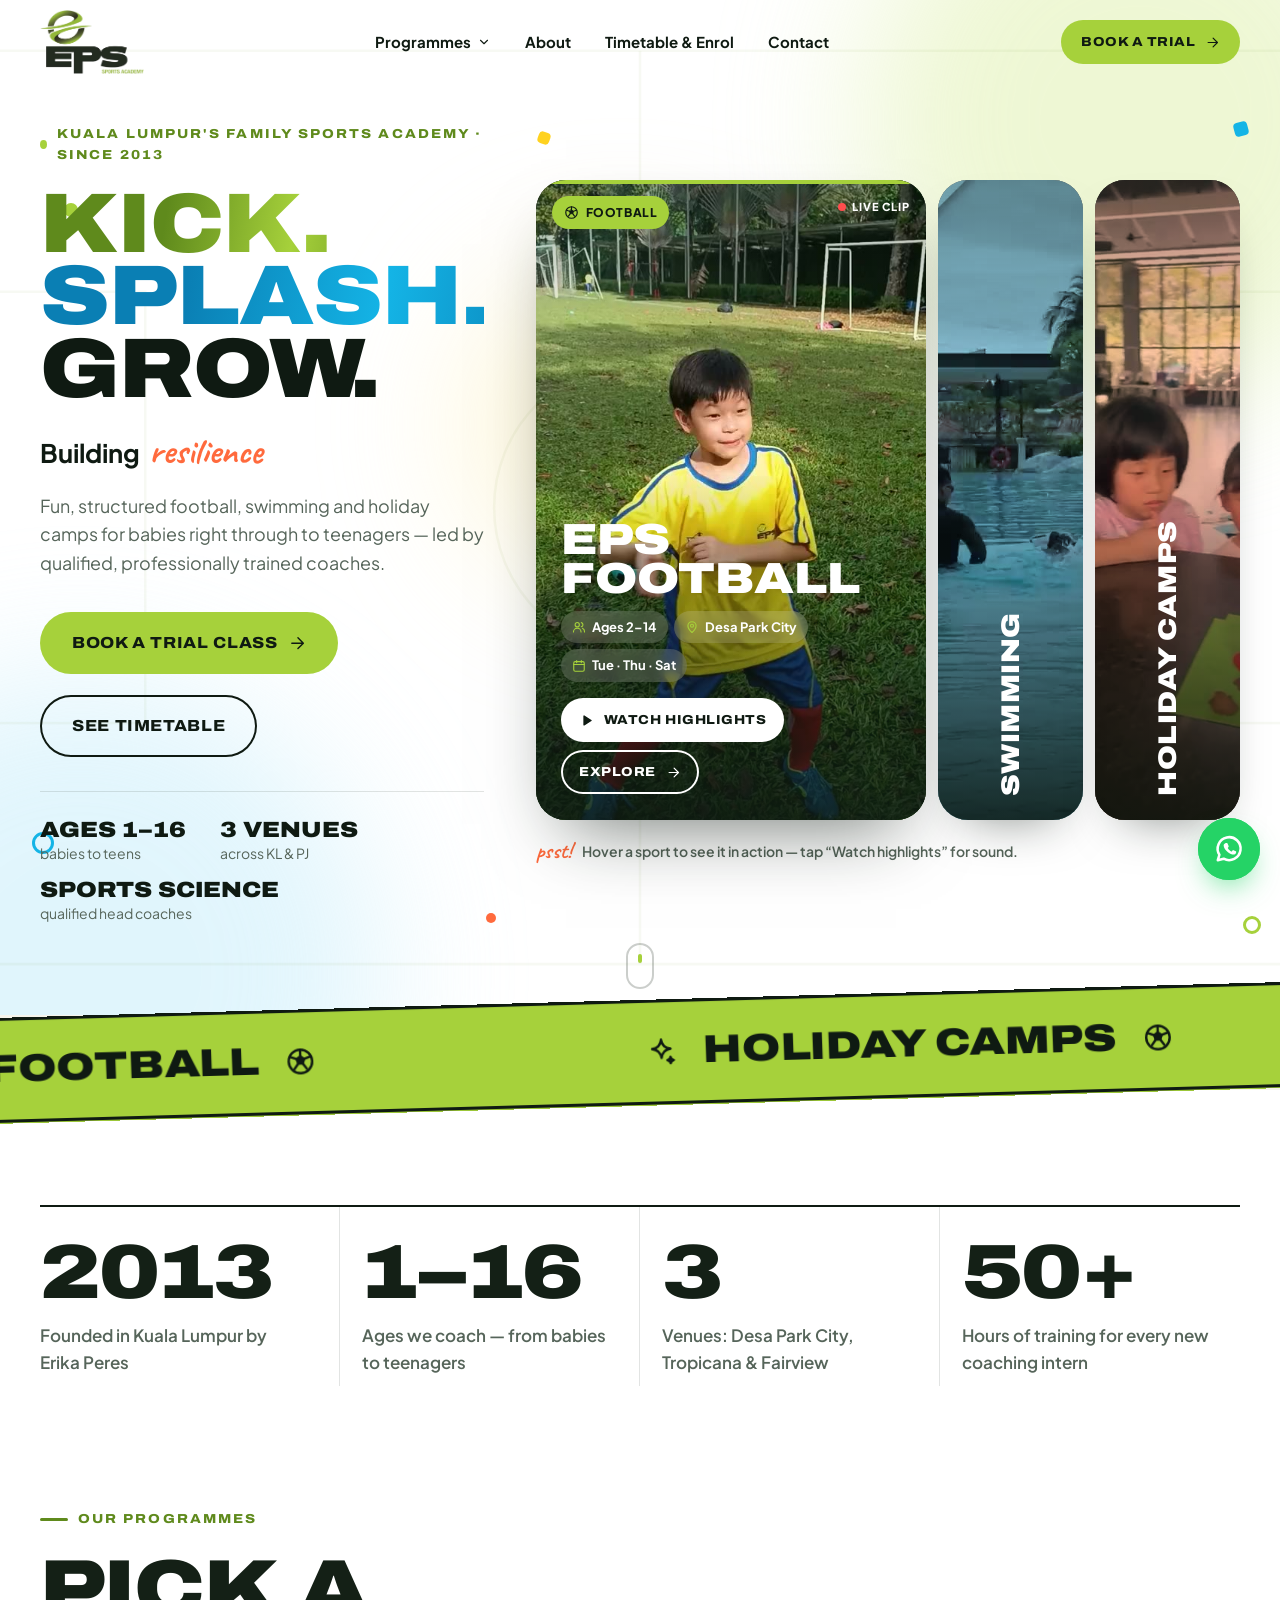
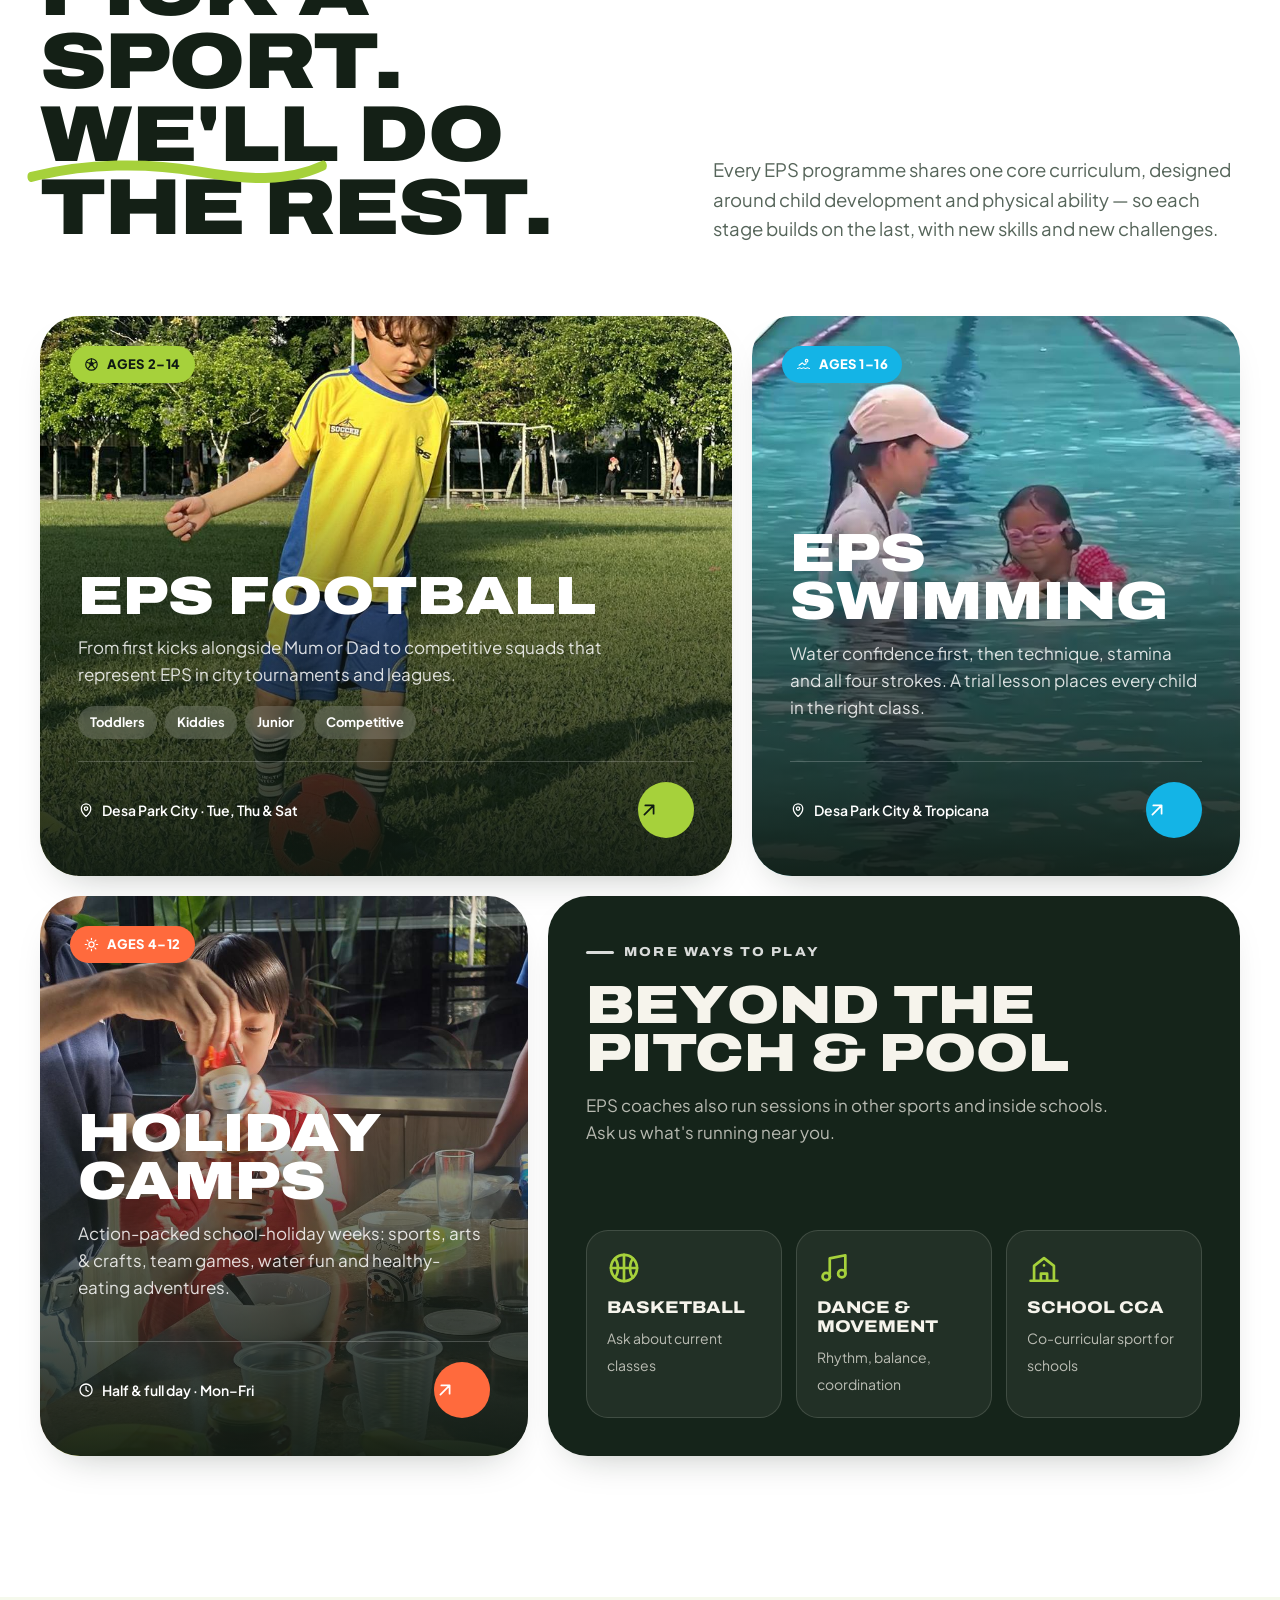
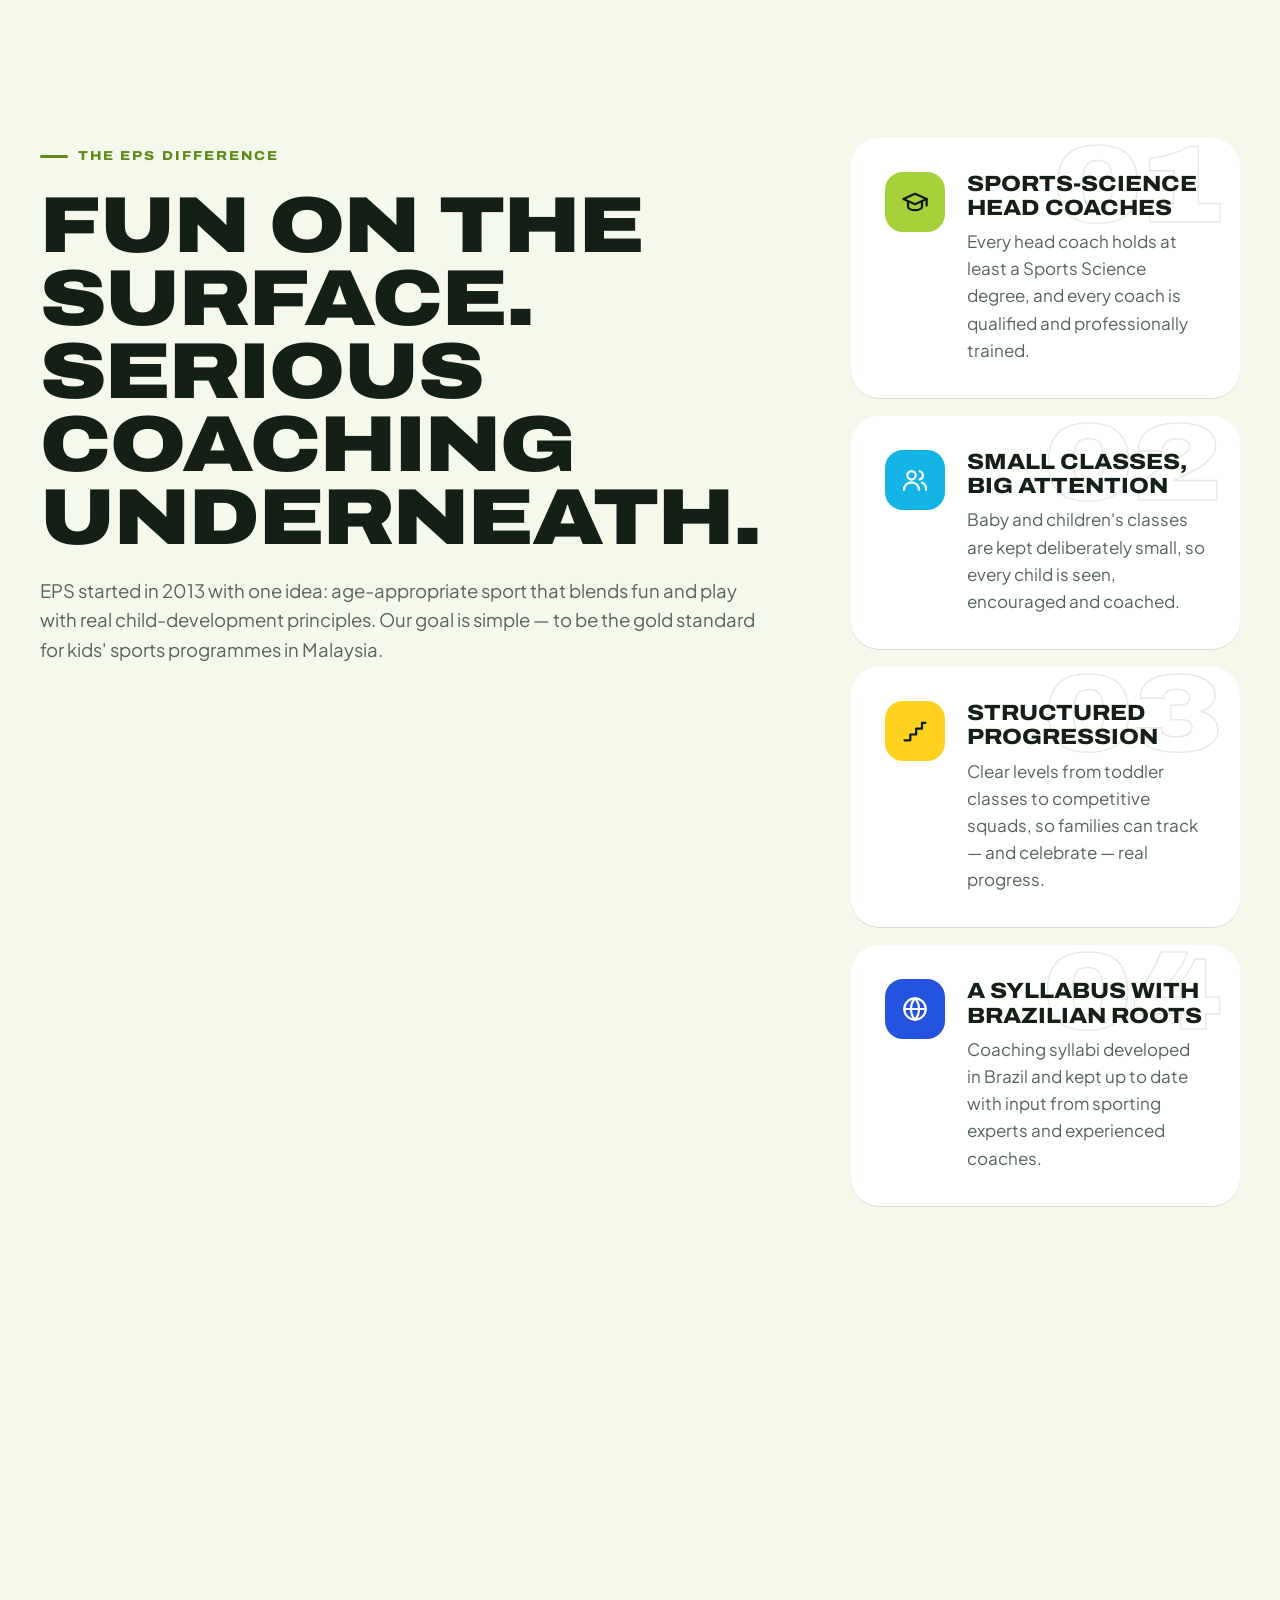
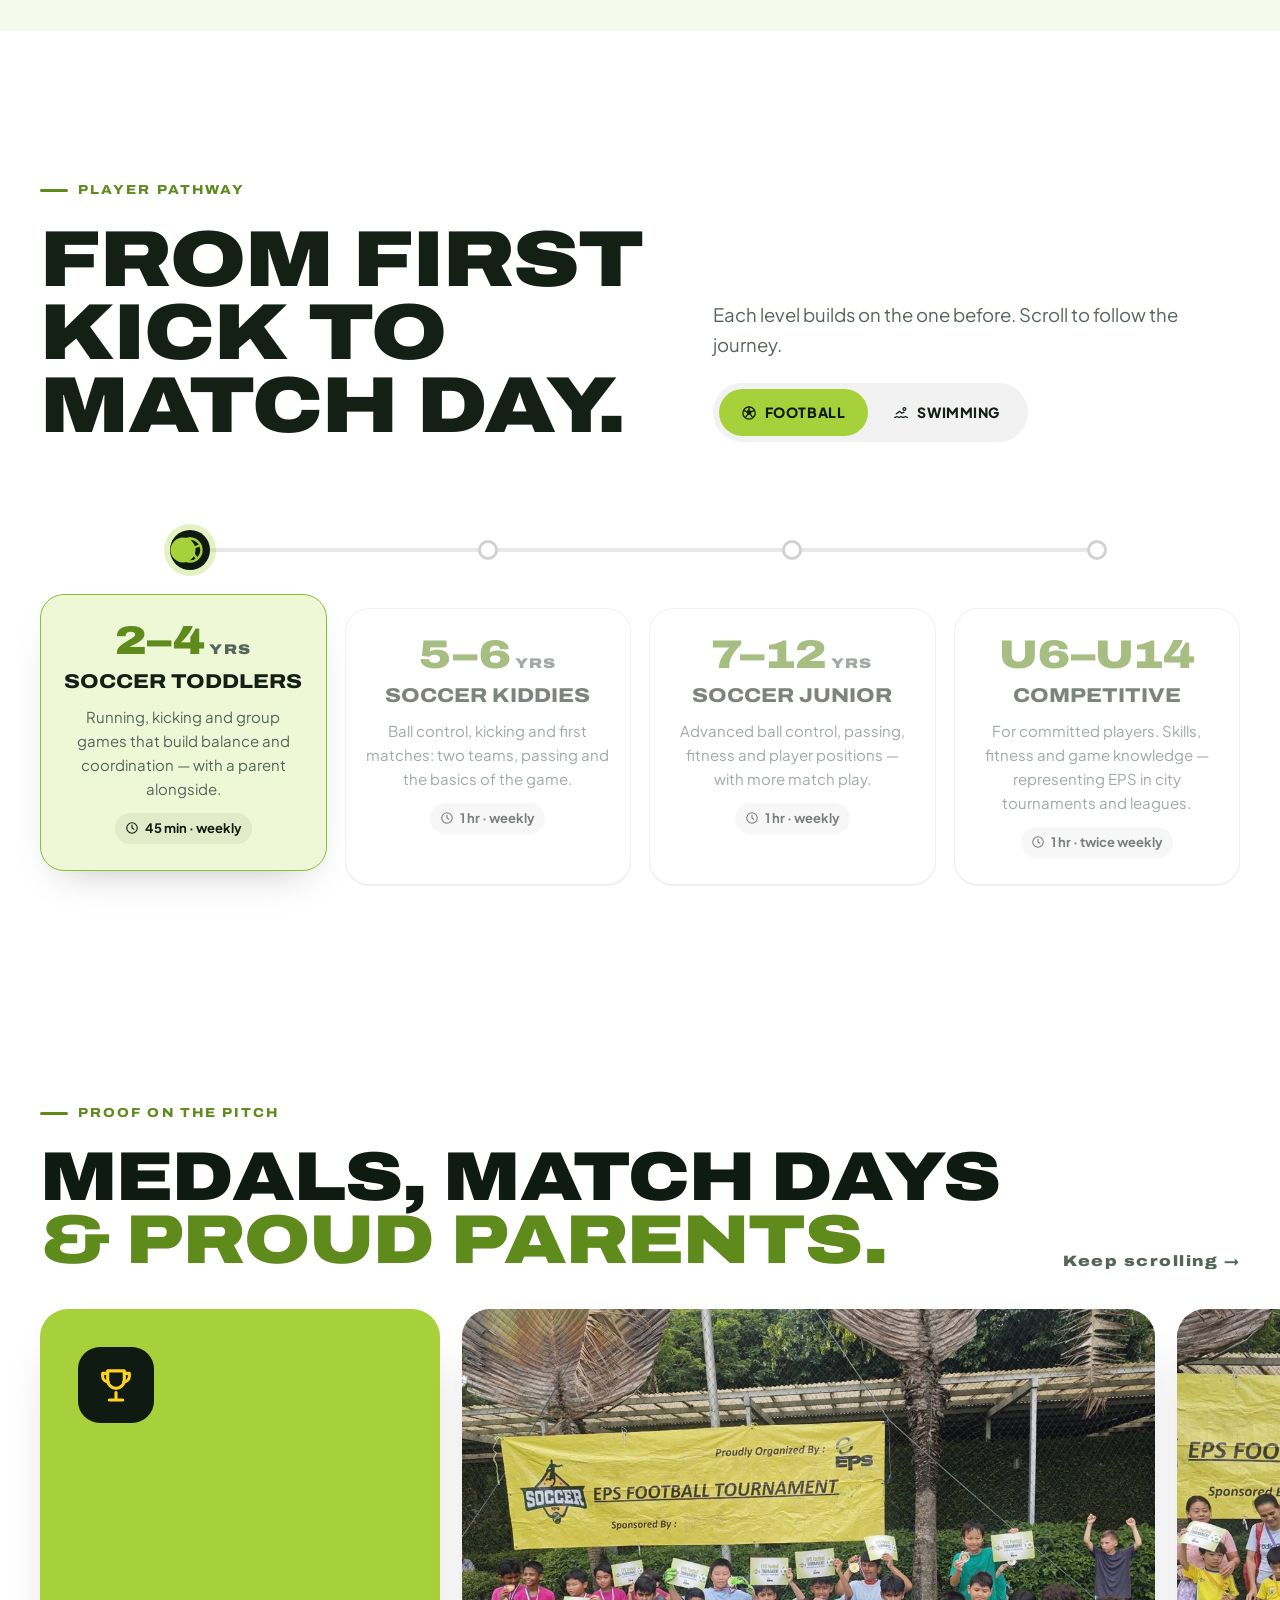
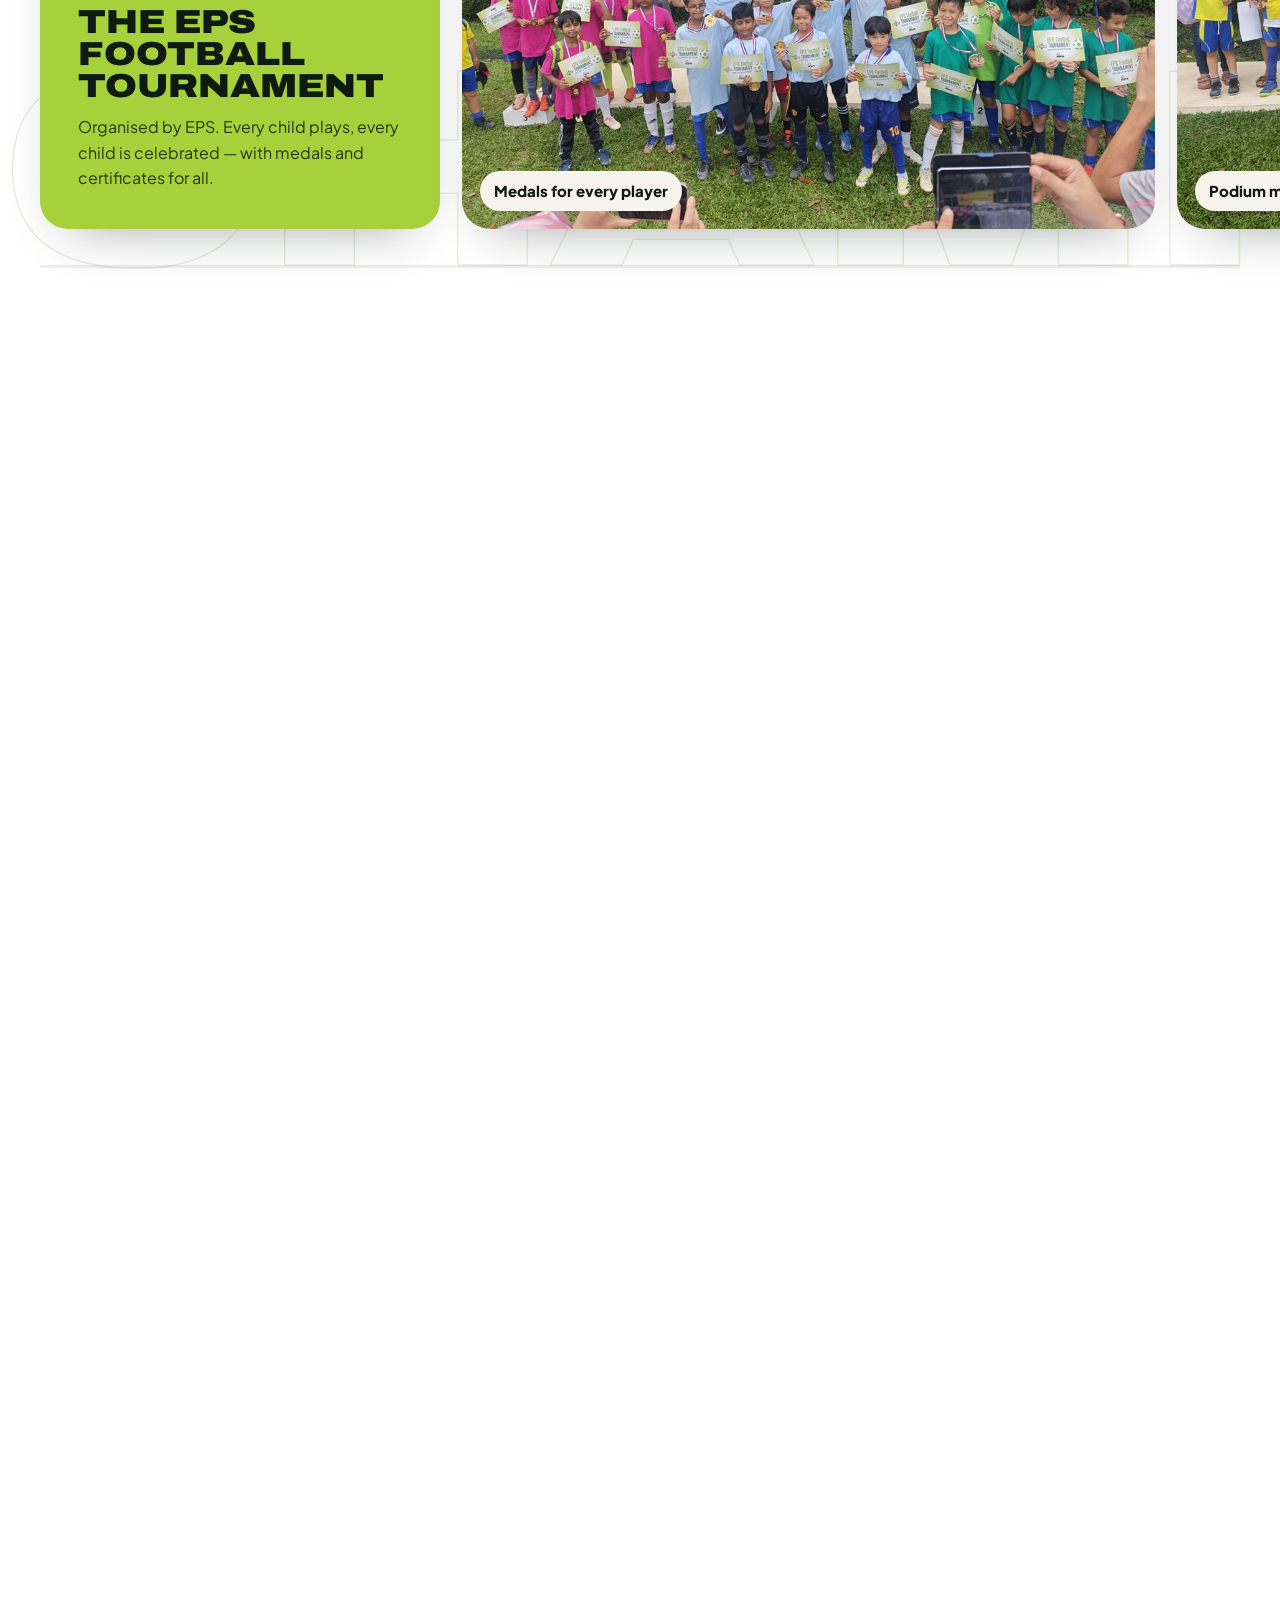
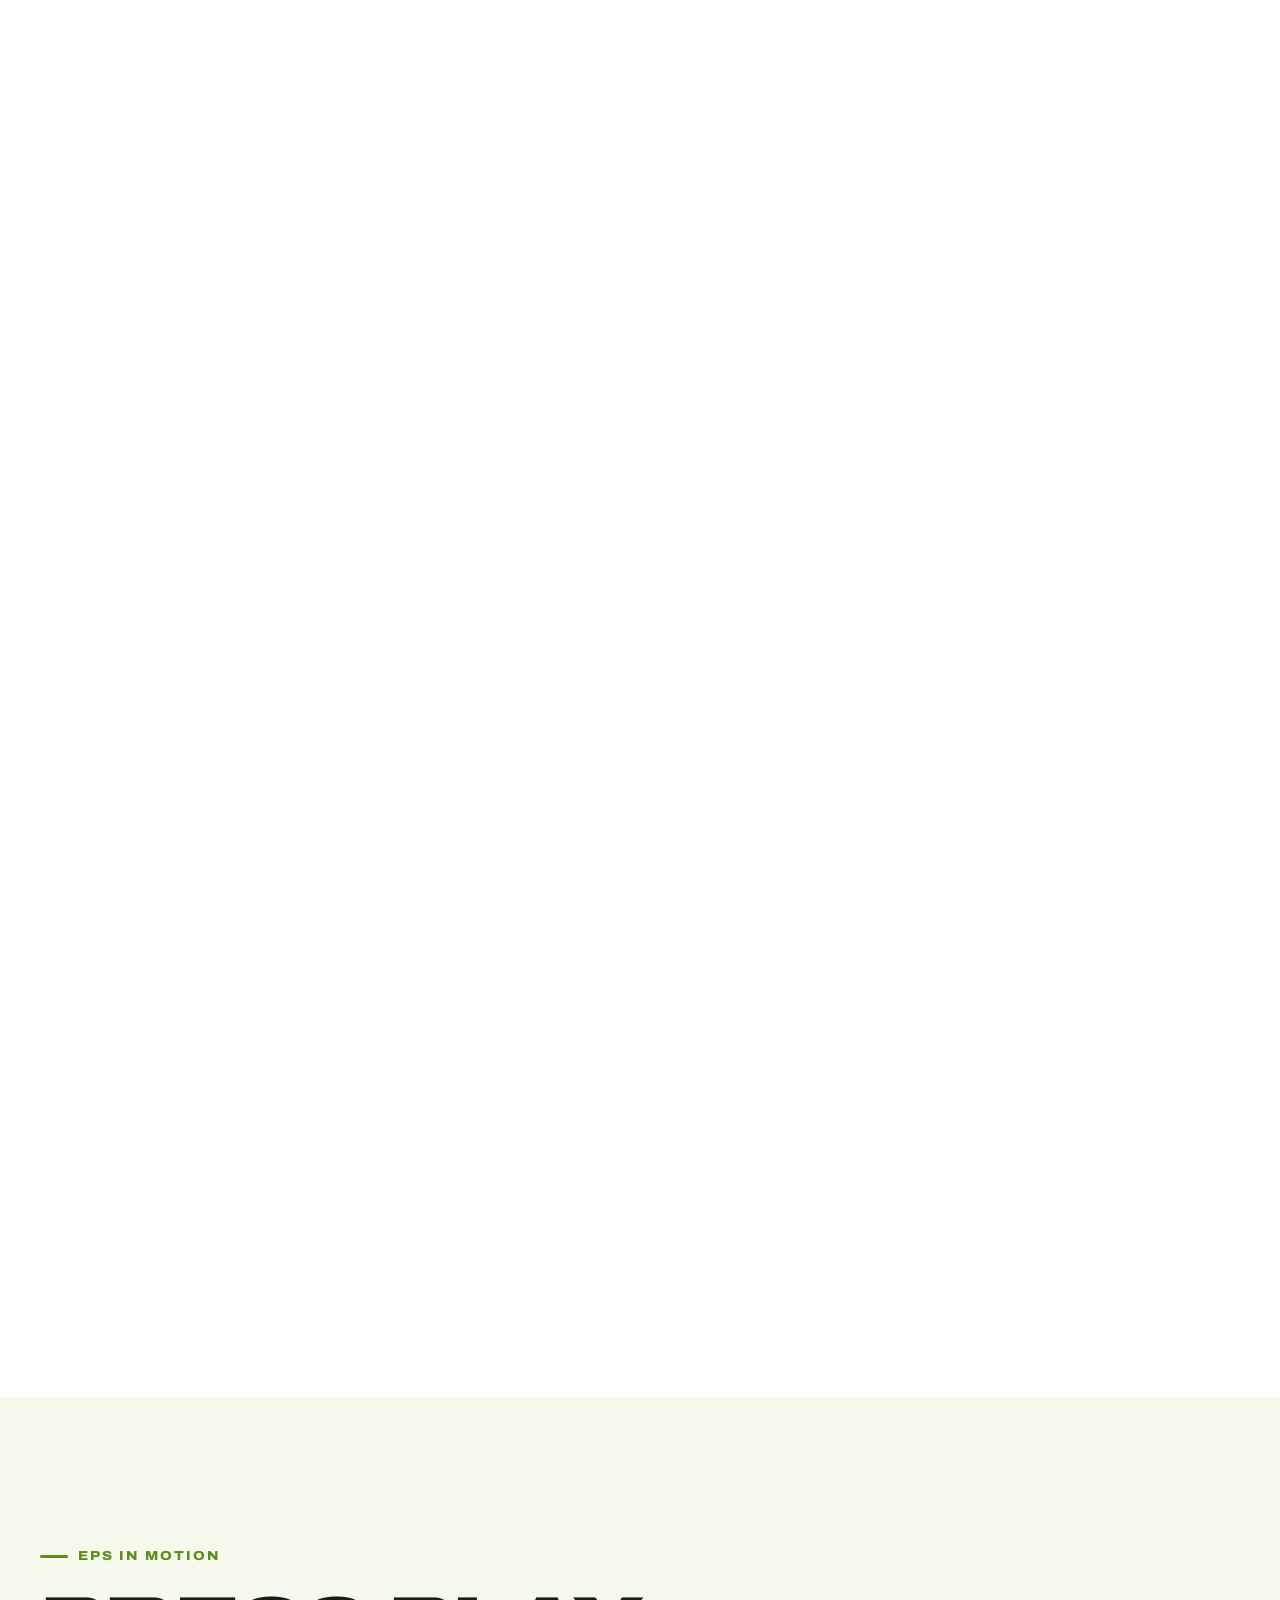
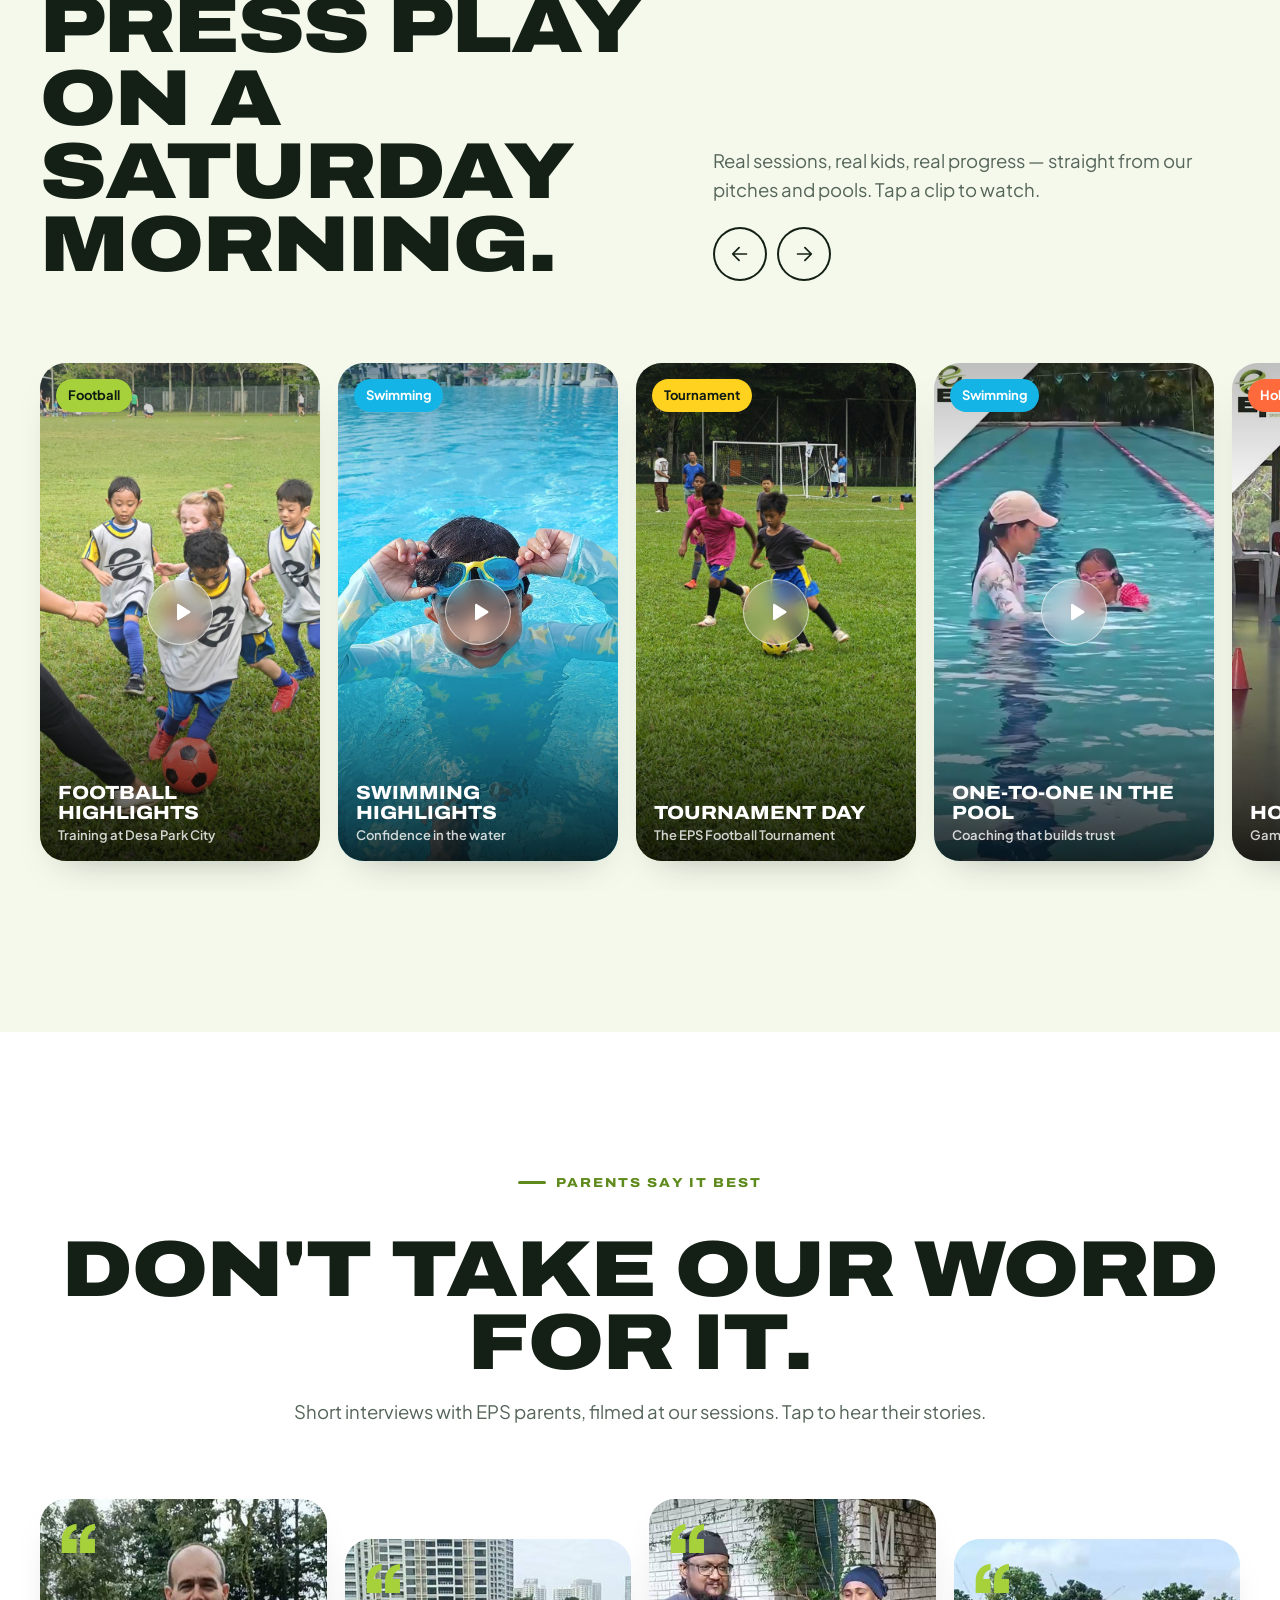
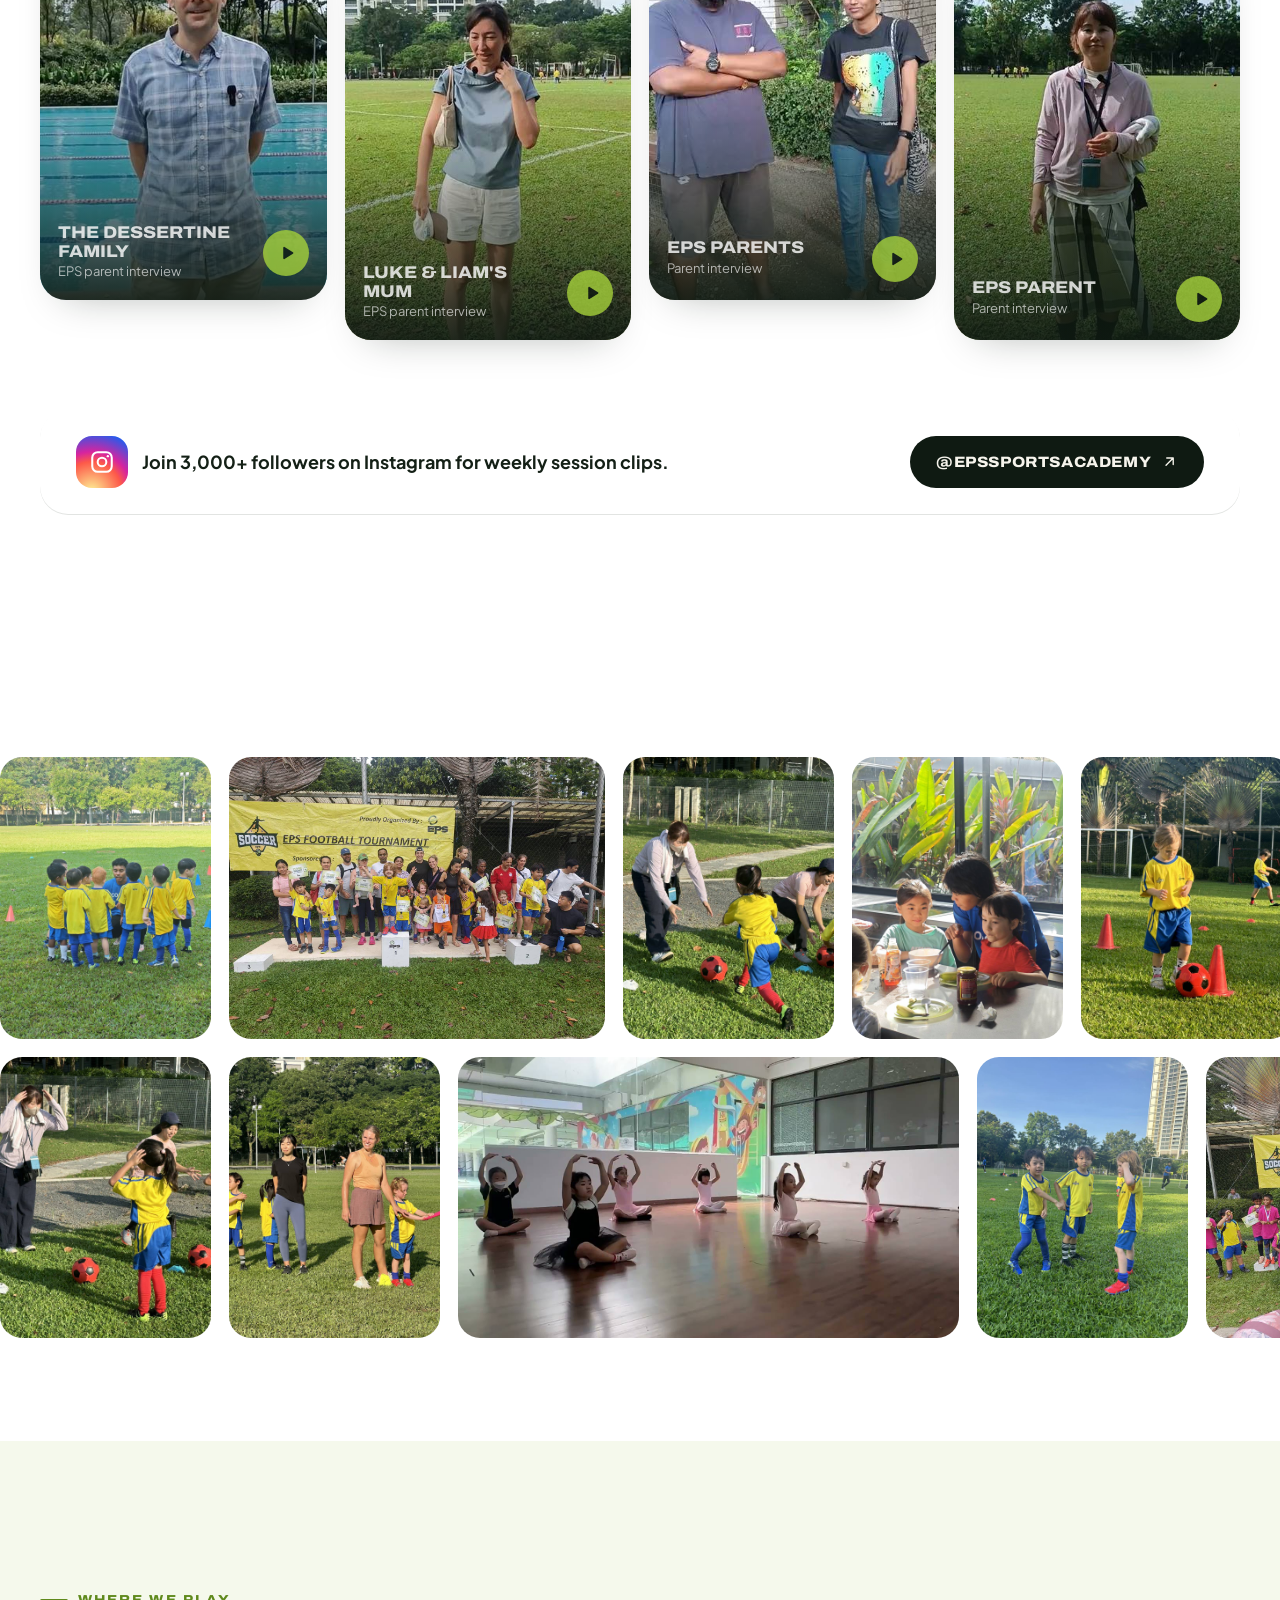
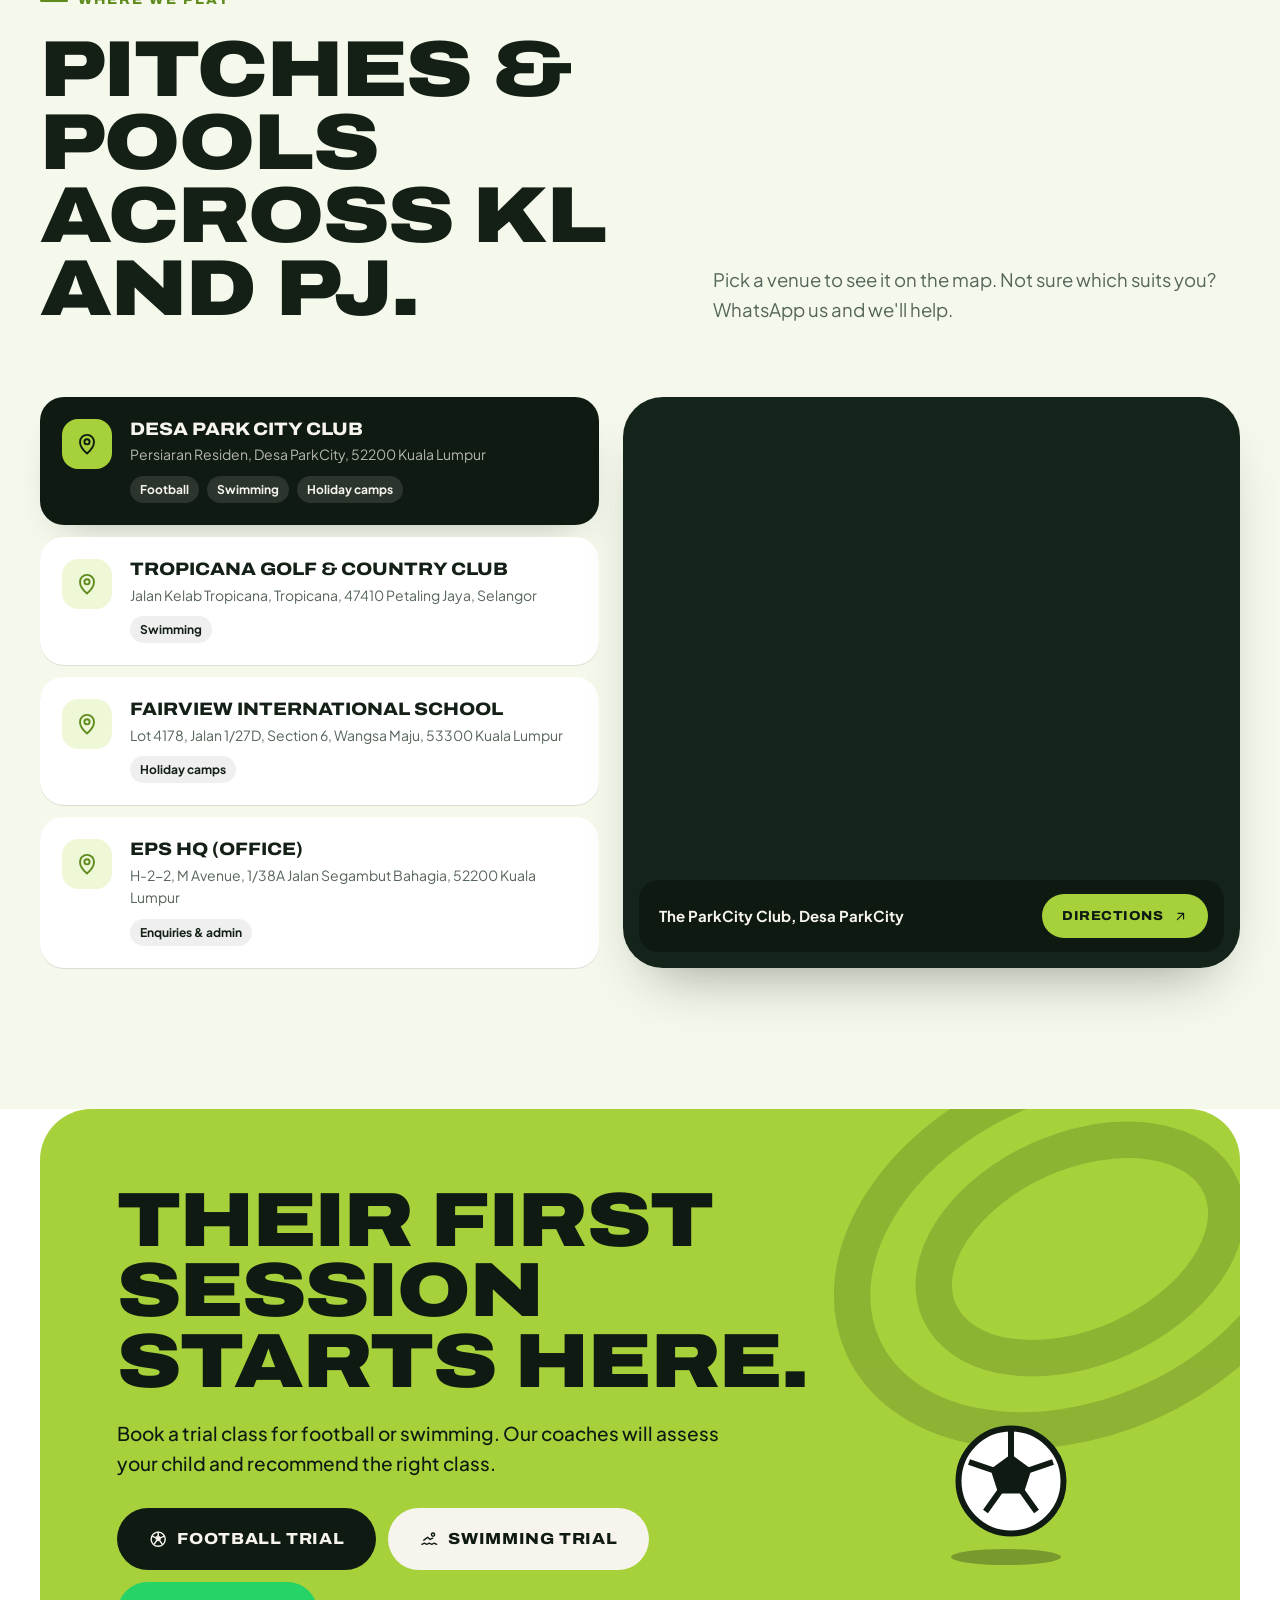
==== commit ffb2faf2: "Add files via upload" ====
--- a/index.html
+++ b/index.html
@@ -60,15 +60,45 @@
 </head>
 <body class="page-home">
 <a class="skip-link" href="#main">Skip to content</a>
-<div class="preloader" aria-hidden="true">
-  <div class="preloader-mark">
-    <svg viewBox="0 0 200 140">
-      <ellipse class="orb" cx="100" cy="70" rx="62" ry="52" transform="rotate(-24 100 70)"/>
-      <ellipse class="orb orb2" cx="100" cy="70" rx="40" ry="30" transform="rotate(-24 100 70)"/>
-      <path class="slash" d="M10 86 C 70 62, 130 52, 192 46"/>
-    </svg>
-    <div class="preloader-word">EPS Sports Academy</div>
-  </div>
+<div class="intro" role="dialog" aria-label="Welcome to EPS Sports Academy" data-intro>
+  <div class="intro-confetti" aria-hidden="true">
+    <span class="ci" style="width:18px;height:18px;background:#a6d13b;left:9%;top:16%;animation-delay:.05s,0s"></span>
+    <span class="sq" style="width:14px;height:14px;background:#ffd21f;left:22%;top:72%;rotate:24deg;animation-delay:.15s,-1s"></span>
+    <span class="ring" style="width:26px;height:26px;color:#14b4e6;left:80%;top:20%;animation-delay:.25s,-2s"></span>
+    <span class="ci" style="width:12px;height:12px;background:#ff6a3d;left:88%;top:62%;animation-delay:.35s,-3s"></span>
+    <span class="sq" style="width:16px;height:16px;background:#14b4e6;left:6%;top:52%;rotate:-18deg;animation-delay:.45s,-1.5s"></span>
+    <span class="ring" style="width:20px;height:20px;color:#ff6a3d;left:30%;top:12%;animation-delay:.55s,-2.5s"></span>
+    <span class="ci" style="width:10px;height:10px;background:#2453e0;left:66%;top:10%;animation-delay:.65s,-.5s"></span>
+    <span class="sq" style="width:12px;height:12px;background:#a6d13b;left:72%;top:78%;rotate:40deg;animation-delay:.75s,-3.5s"></span>
+    <span class="ring" style="width:16px;height:16px;color:#ffd21f;left:48%;top:84%;animation-delay:.85s,-4s"></span>
+    <span class="ci" style="width:14px;height:14px;background:#ffd21f;left:93%;top:38%;animation-delay:.95s,-2.2s"></span>
+  </div>
+
+  <div class="intro-stage" aria-hidden="true">
+    <div class="intro-word"><span class="il il-e">E</span><span class="il il-p">P</span><span class="il il-s">S</span></div>
+    <p class="intro-sub">Sports Academy</p>
+    <div class="intro-chips"><span><svg class="i"><use href="#i-ball"/></svg> Football</span><span><svg class="i"><use href="#i-swim"/></svg> Swimming</span><span><svg class="i"><use href="#i-sun"/></svg> Holiday Camps</span></div>
+    <div class="intro-ball"><svg viewBox="0 0 24 24" fill="#fff" stroke="#0f1a12" stroke-width="1.2"><circle cx="12" cy="12" r="10.5"/><path fill="#0f1a12" d="m12 7.4 3.4 2.5-1.3 4h-4.2l-1.3-4Z"/><path fill="none" d="M12 1.5v5.9M15.4 9.9l5-1.7M14.1 13.9l3 4.2M9.9 13.9l-3 4.2M8.6 9.9l-5-1.7"/></svg></div>
+  </div>
+
+  <div class="intro-water" aria-hidden="true">
+    <svg class="w-back" viewBox="0 0 2400 44" preserveAspectRatio="none"><path fill="#7fdcf6" d="M0 22 Q150 0 300 22 T600 22 T900 22 T1200 22 T1500 22 T1800 22 T2100 22 T2400 22 V44 H0Z"/></svg>
+    <svg class="w-front" viewBox="0 0 2400 34" preserveAspectRatio="none"><path fill="#34c6f0" d="M0 17 Q150 34 300 17 T600 17 T900 17 T1200 17 T1500 17 T1800 17 T2100 17 T2400 17 V34 H0Z"/></svg>
+    <div class="intro-bubbles">
+      <span style="left:10%;width:10px;height:10px;animation-delay:0s"></span>
+      <span style="left:27%;width:7px;height:7px;animation-delay:.9s"></span>
+      <span style="left:46%;width:12px;height:12px;animation-delay:.4s"></span>
+      <span style="left:63%;width:8px;height:8px;animation-delay:1.4s"></span>
+      <span style="left:81%;width:11px;height:11px;animation-delay:.7s"></span>
+    </div>
+  </div>
+  <p class="intro-lets" aria-hidden="true">Let's play!<small>See you on the pitch &amp; in the pool</small></p>
+
+  <div class="intro-hud">
+    <div aria-hidden="true"><div class="intro-pct"><span data-intro-pct>0</span><small>%</small></div><span class="intro-msg" data-intro-msg>Pumping up the footballs…</span></div>
+    <button class="intro-skip" type="button" data-intro-skip>Skip intro</button>
+  </div>
+  <div class="intro-edge" aria-hidden="true"><svg viewBox="0 0 2400 80" preserveAspectRatio="none"><path fill="#0a7fb4" d="M0 0 H2400 V40 Q2250 80 2100 40 T1800 40 T1500 40 T1200 40 T900 40 T600 40 T300 40 T0 40Z"/></svg></div>
 </div>
 <div class="scroll-progress" aria-hidden="true"></div>
 <svg xmlns="http://www.w3.org/2000/svg" style="position:absolute;width:0;height:0;overflow:hidden" aria-hidden="true">
@@ -155,38 +185,42 @@
 </div>
 <main id="main">
 
-  <!-- ================= HERO ================= -->
-  <section class="hero" aria-label="Welcome">
+  <!-- ================= HERO (white, with live programme videos) ================= -->
+  <section class="hero hero--light" aria-label="Welcome">
     <div class="hero-bg" aria-hidden="true">
-      <div class="hero-glow"></div>
-      <div class="hero-glow hero-glow--pool"></div>
-      <svg class="pitch-lines" viewBox="0 0 1200 800" preserveAspectRatio="xMidYMid slice">
+      <div class="blob blob--lime"></div>
+      <div class="blob blob--pool"></div>
+      <div class="blob blob--sun"></div>
+      <svg class="pitch-lines pitch-lines--light" viewBox="0 0 1200 800" preserveAspectRatio="xMidYMid slice">
         <rect x="40" y="40" width="1120" height="720" rx="6"/>
         <line x1="600" y1="40" x2="600" y2="760"/>
         <circle cx="600" cy="400" r="115"/>
         <rect x="40" y="230" width="170" height="340"/>
         <rect x="990" y="230" width="170" height="340"/>
-        <path d="M210 330 a80 80 0 0 1 0 140 M990 330 a80 80 0 0 0 0 140"/>
       </svg>
-      <div class="grain"></div>
-    </div>
-
-    <div class="container hero-grid">
+      <div class="hero-floaties">
+        <span class="ci" style="width:14px;height:14px;background:#a6d13b;left:5%;top:20%"></span>
+        <span class="sq" style="width:12px;height:12px;background:#ffd21f;left:42%;top:13%;animation-delay:-2s;rotate:20deg"></span>
+        <span class="ring" style="width:22px;height:22px;color:#14b4e6;left:2.5%;top:82%;animation-delay:-1s"></span>
+        <span class="ci" style="width:10px;height:10px;background:#ff6a3d;left:38%;top:90%;animation-delay:-3s"></span>
+        <span class="sq" style="width:14px;height:14px;background:#14b4e6;right:2.5%;top:12%;animation-delay:-4s;rotate:-15deg"></span>
+        <span class="ring" style="width:18px;height:18px;color:#a6d13b;right:1.5%;bottom:8%;animation-delay:-2.5s"></span>
+      </div>
+    </div>
+
+    <div class="container hero-grid hero-grid--videos">
       <div class="hero-copy">
-        <p class="eyebrow eyebrow--light eyebrow--plain" data-hero-in><span class="dot-live"></span>Kuala Lumpur's family sports academy · Since 2013</p>
+        <p class="eyebrow eyebrow--plain" data-hero-in><span class="dot-live"></span>Kuala Lumpur's family sports academy · Since 2013</p>
         <h1 class="hero-title">
           <span class="line"><span class="word w-lime">Kick.</span></span>
           <span class="line"><span class="word w-pool">Splash.</span></span>
           <span class="line"><span class="word">Grow.</span></span>
         </h1>
         <p class="hero-rotator" data-hero-in>Building <span class="rotator" data-rotator data-words="confidence|teamwork|resilience|friendships|little legends"><span>confidence</span></span></p>
-        <p class="hero-lede" data-hero-in>Structured, seriously fun football and swimming programmes for babies right through to teenagers — led by qualified, professionally trained coaches.</p>
+        <p class="hero-lede" data-hero-in>Fun, structured football, swimming and holiday camps for babies right through to teenagers — led by qualified, professionally trained coaches.</p>
         <div class="hero-ctas" data-hero-in>
           <a class="btn btn-lime btn-lg magnetic burst" href="enrol.html#trial">Book a trial class <svg class="i"><use href="#i-arrow"/></svg></a>
-          <button class="play-chip" data-video="1eQkqzkusmzRvdZhxfE6eOV1EtCD4wLzI" data-title="EPS Football — highlights">
-            <span class="play-ring"><svg class="i"><use href="#i-play"/></svg></span>
-            <span>Watch EPS<br>in action</span>
-          </button>
+          <a class="btn btn-ghost btn-lg" href="enrol.html#timetable">See timetable</a>
         </div>
         <ul class="hero-proof" data-hero-in>
           <li><strong>Ages 1–16</strong><span>babies to teens</span></li>
@@ -195,30 +229,71 @@
         </ul>
       </div>
 
-      <div class="hero-visual" data-parallax-root>
-        <svg class="orbit" viewBox="0 0 600 600" aria-hidden="true">
-          <g class="orbit-a"><g transform="rotate(-24 300 300)">
-            <ellipse cx="300" cy="300" rx="285" ry="175"/>
-            <circle r="9" fill="#ffd21f"><animateMotion dur="11s" repeatCount="indefinite" path="M15,300 a285,175 0 1,0 570,0 a285,175 0 1,0 -570,0"/></circle>
-          </g></g>
-          <g class="orbit-b"><g transform="rotate(30 300 300)">
-            <ellipse cx="300" cy="300" rx="250" ry="140"/>
-            <circle r="6" fill="#14b4e6"><animateMotion dur="15s" repeatCount="indefinite" path="M550,300 a250,140 0 1,0 -500,0 a250,140 0 1,0 500,0"/></circle>
-          </g></g>
-        </svg>
-        <figure class="hcard hcard--a" data-depth="0.7"><div class="hcard-inner"><img src="hero-football.jpg" alt="Young EPS footballer dribbling the ball through cones at Desa Park City" width="1200" height="1600" fetchpriority="high"><figcaption>Football</figcaption></div></figure>
-        <figure class="hcard hcard--b" data-depth="1.3"><div class="hcard-inner"><img src="hero-swim.jpg" alt="Smiling young swimmer adjusting goggles in the pool" width="1200" height="1600"><figcaption>Swimming</figcaption></div></figure>
-        <figure class="hcard hcard--c" data-depth="1"><div class="hcard-inner"><img src="hero-tournament.jpg" alt="Two young players competing for the ball at the EPS Football Tournament" width="1200" height="1600"><figcaption>Match day</figcaption></div></figure>
-        <div class="sticker sticker--medal" data-depth="1.8"><svg class="i"><use href="#i-medal"/></svg><span>EPS Football<br>Tournament</span></div>
-        <div class="sticker sticker--brazil" data-depth="1.5"><span>Syllabus<br><b>developed in Brazil</b></span></div>
-        <span class="hand-note" aria-hidden="true">first goal!
-          <svg viewBox="0 0 52 48"><path d="M48 4 C 30 6, 14 18, 8 40 M8 40 l-4 -10 M8 40 l9 -6"/></svg>
-        </span>
+      <div class="hero-media">
+        <div class="sport-split" data-sport-split>
+          <article class="sport-panel sport-panel--football is-active" tabindex="0" aria-label="EPS Football, ages 2 to 14">
+            <video class="sp-media" muted loop playsinline preload="metadata" poster="clip-football.jpg" aria-hidden="true"><source src="clip-football.mp4" type="video/mp4"></video>
+            <span class="sp-timer" aria-hidden="true"></span>
+            <span class="sp-tag"><svg class="i"><use href="#i-ball"/></svg> Football</span>
+            <span class="sp-live">Live clip</span>
+            <span class="sp-label" aria-hidden="true">Football</span>
+            <div class="sp-body">
+              <h3>EPS Football</h3>
+              <ul class="sp-facts">
+                <li><svg class="i"><use href="#i-users"/></svg> Ages 2–14</li>
+                <li><svg class="i"><use href="#i-pin"/></svg> Desa Park City</li>
+                <li><svg class="i"><use href="#i-calendar"/></svg> Tue · Thu · Sat</li>
+              </ul>
+              <div class="sp-actions">
+                <button class="btn sp-watch" data-video="1eQkqzkusmzRvdZhxfE6eOV1EtCD4wLzI" data-title="EPS Football — highlights"><svg class="i"><use href="#i-play"/></svg> Watch highlights</button>
+                <a class="btn btn-ghost" href="football.html">Explore <svg class="i"><use href="#i-arrow"/></svg></a>
+              </div>
+            </div>
+          </article>
+          <article class="sport-panel sport-panel--swim" tabindex="0" aria-label="EPS Swimming, ages 1 to 16">
+            <video class="sp-media" muted loop playsinline preload="metadata" poster="clip-swimming.jpg" aria-hidden="true"><source src="clip-swimming.mp4" type="video/mp4"></video>
+            <span class="sp-timer" aria-hidden="true"></span>
+            <span class="sp-tag"><svg class="i"><use href="#i-swim"/></svg> Swimming</span>
+            <span class="sp-live">Live clip</span>
+            <span class="sp-label" aria-hidden="true">Swimming</span>
+            <div class="sp-body">
+              <h3>EPS Swimming</h3>
+              <ul class="sp-facts">
+                <li><svg class="i"><use href="#i-users"/></svg> Ages 1–16</li>
+                <li><svg class="i"><use href="#i-pin"/></svg> Desa Park City &amp; Tropicana</li>
+                <li><svg class="i"><use href="#i-calendar"/></svg> Mon · Wed · Sat · Sun</li>
+              </ul>
+              <div class="sp-actions">
+                <button class="btn sp-watch" data-video="1XPiYWVaDDRpJjkERQs8_l9CDIDjCEr8U" data-title="EPS Swimming — in the pool with our coaches"><svg class="i"><use href="#i-play"/></svg> Watch highlights</button>
+                <a class="btn btn-ghost" href="swimming.html">Explore <svg class="i"><use href="#i-arrow"/></svg></a>
+              </div>
+            </div>
+          </article>
+          <article class="sport-panel sport-panel--camp" tabindex="0" aria-label="EPS Holiday Camps, ages 4 to 12">
+            <video class="sp-media" muted loop playsinline preload="metadata" poster="clip-camp.jpg" aria-hidden="true"><source src="clip-camp.mp4" type="video/mp4"></video>
+            <span class="sp-timer" aria-hidden="true"></span>
+            <span class="sp-tag"><svg class="i"><use href="#i-sun"/></svg> Holiday camp</span>
+            <span class="sp-live">Live clip</span>
+            <span class="sp-label" aria-hidden="true">Holiday Camps</span>
+            <div class="sp-body">
+              <h3>Holiday Camps</h3>
+              <ul class="sp-facts">
+                <li><svg class="i"><use href="#i-users"/></svg> Ages 4–12</li>
+                <li><svg class="i"><use href="#i-calendar"/></svg> School holidays</li>
+                <li><svg class="i"><use href="#i-clock"/></svg> Half &amp; full day</li>
+              </ul>
+              <div class="sp-actions">
+                <button class="btn sp-watch" data-video="14xkUu2NH_NW35E6mQJa-zT23wAcryJ5P" data-title="EPS Holiday Camp — highlights"><svg class="i"><use href="#i-play"/></svg> Watch highlights</button>
+                <a class="btn btn-ghost" href="holiday-camp.html">Explore <svg class="i"><use href="#i-arrow"/></svg></a>
+              </div>
+            </div>
+          </article>
+        </div>
+        <p class="split-hint" data-hero-in><span class="hand">psst!</span> <span class="hide-touch">Hover a sport to see it in action — tap “Watch highlights” for sound.</span><span class="show-touch">Swipe to see all three — tap “Watch highlights” for sound.</span></p>
       </div>
     </div>
     <a href="#programmes" class="scroll-cue" aria-label="Scroll to programmes"><span></span></a>
   </section>
-
   <!-- ================= MARQUEE ================= -->
   <div class="marquee" aria-hidden="true">
     <div class="marquee-skew">
@@ -229,7 +304,7 @@
   </div>
 
   <!-- ================= STATS ================= -->
-  <section class="stats theme-cream" aria-label="EPS at a glance">
+  <section class="stats theme-white" aria-label="EPS at a glance">
     <div class="container">
       <div class="stats-grid">
         <div class="stat" data-reveal style="--d:0s"><span class="stat-num" data-count="2013" data-from="1990" data-plain>2013</span><span class="stat-label">Founded in Kuala Lumpur by Erika Peres</span></div>
@@ -241,7 +316,7 @@
   </section>
 
   <!-- ================= PROGRAMMES ================= -->
-  <section class="section theme-cream" id="programmes" style="padding-top:0">
+  <section class="section theme-white" id="programmes" style="padding-top:0">
     <div class="container">
       <div class="section-head section-head--split">
         <div>
@@ -291,7 +366,7 @@
   </section>
 
   <!-- ================= DIFFERENCE ================= -->
-  <section class="section theme-white" id="difference">
+  <section class="section theme-tint" id="difference">
     <div class="container diff-grid">
       <div class="diff-sticky">
         <p class="eyebrow">The EPS difference</p>
@@ -328,7 +403,7 @@
   </section>
 
   <!-- ================= PATHWAY ================= -->
-  <section class="section theme-dark" id="pathway">
+  <section class="section theme-white on-light" id="pathway">
     <div class="container">
       <div class="section-head section-head--split">
         <div>
@@ -373,7 +448,7 @@
   </section>
 
   <!-- ================= ACHIEVEMENTS (pinned horizontal) ================= -->
-  <section class="achieve" id="achievements" aria-label="Achievements">
+  <section class="achieve achieve--light" id="achievements" aria-label="Achievements">
     <div class="achieve-pin">
       <div class="achieve-bgword" aria-hidden="true">Champions · Champions</div>
       <div class="container achieve-head">
@@ -416,7 +491,7 @@
   </section>
 
   <!-- ================= VIDEOS ================= -->
-  <section class="section theme-cream" id="videos">
+  <section class="section theme-tint" id="videos">
     <div class="container">
       <div class="section-head section-head--split">
         <div>
@@ -464,7 +539,7 @@
   </section>
 
   <!-- ================= GALLERY ROWS ================= -->
-  <section class="gallery-rows theme-dark" aria-label="Photo gallery">
+  <section class="gallery-rows theme-white" aria-label="Photo gallery">
     <div class="g-row" data-loop>
       <img src="training-huddle.jpg" alt="EPS juniors in a team huddle" width="960" height="1280" loading="lazy">
       <img src="tournament-podium2.jpg" alt="Players and coaches celebrating on the tournament podium" width="1280" height="960" loading="lazy">
@@ -486,7 +561,7 @@
   </section>
 
   <!-- ================= LOCATIONS ================= -->
-  <section class="section theme-cream" id="locations">
+  <section class="section theme-tint" id="locations">
     <div class="container">
       <div class="section-head section-head--split">
         <div>
@@ -523,7 +598,7 @@
   </section>
 
   <!-- ================= CTA ================= -->
-  <section class="cta-band theme-cream" style="padding-top:0">
+  <section class="cta-band theme-white" style="padding-top:0">
     <div class="container">
       <div class="cta-panel" data-reveal="scale">
         <svg class="cta-swoosh" viewBox="0 0 400 400" aria-hidden="true"><ellipse cx="200" cy="200" rx="170" ry="120" transform="rotate(-24 200 200)"/><ellipse cx="200" cy="200" rx="110" ry="70" transform="rotate(-24 200 200)"/></svg>
--- a/styles.css
+++ b/styles.css
@@ -263,21 +263,70 @@
 .mm-foot .btn { width: 100%; }
 body.menu-open { overflow: hidden; }
 
-/* ---------- Preloader ---------- */
-.preloader {
-  position: fixed; inset: 0; z-index: 1000; background: var(--ink);
+/* ---------- Intro (first visit per session) ----------
+   A ball bounces across E-P-S, each letter squashes and fills with colour
+   (letter-stretch idea adapted from the "Loading Screen" snippet), the pool
+   fills up as the page loads, then the water lifts away to reveal the site. */
+.intro {
+  position: fixed; inset: 0; z-index: 1000; overflow: visible;
+  background: #fff; color: var(--ink);
   display: grid; place-items: center;
-  transition: clip-path .9s var(--ease-out), visibility 0s .9s;
-  clip-path: inset(0 0 0 0);
-}
-.preloader.is-done { clip-path: inset(0 0 100% 0); visibility: hidden; }
-.preloader-mark { width: 150px; }
-.preloader-mark svg { width: 100%; overflow: visible; }
-.preloader-mark .orb { fill: none; stroke: var(--lime); stroke-width: 14; stroke-linecap: round; stroke-dasharray: 520; stroke-dashoffset: 520; animation: draw 1s var(--ease-out) forwards; }
-.preloader-mark .orb2 { animation-delay: .15s; stroke: var(--lime-2); }
-.preloader-mark .slash { stroke: var(--sun); stroke-width: 8; stroke-dasharray: 260; stroke-dashoffset: 260; fill: none; stroke-linecap: round; animation: draw .7s var(--ease-out) .45s forwards; }
-.preloader-word { margin-top: 16px; text-align: center; font-family: var(--font-display); font-weight: 900; font-stretch: 125%; color: var(--cream); font-size: 13px; letter-spacing: .4em; text-transform: uppercase; opacity: 0; animation: fade-up .6s var(--ease-out) .5s forwards; }
-html.no-preload .preloader { display: none; }
+  transition: transform 1s cubic-bezier(.76, 0, .24, 1);
+  animation: intro-failsafe 0s 9.5s forwards;
+}
+html.no-preload .intro { display: none; }
+html.intro-lock, html.intro-lock body { overflow: hidden; }
+.intro.is-out { transform: translateY(-112%); pointer-events: none; }
+.intro.is-gone { display: none; }
+.intro-edge { position: absolute; left: 0; right: 0; top: 100%; height: 12vh; pointer-events: none; }
+.intro-edge svg { position: absolute; top: -1px; width: 200%; height: 100%; animation: wave-x 3s linear infinite; }
+
+.intro-confetti { position: absolute; inset: 0; pointer-events: none; }
+.intro-confetti span { position: absolute; display: block; opacity: 0; transform: scale(0); animation: confetti-in .7s var(--ease-spring) forwards, confetti-float 5s ease-in-out infinite; }
+.intro-confetti .sq { border-radius: 4px; }
+.intro-confetti .ci { border-radius: 50%; }
+.intro-confetti .ring { border-radius: 50%; background: transparent !important; border: 4px solid currentColor; }
+
+.intro-stage { position: relative; z-index: 2; display: grid; justify-items: center; text-align: center; padding-inline: 16px; }
+.intro-word { display: flex; gap: .03em; font-family: var(--font-display); font-weight: 900; font-stretch: 125%; font-size: clamp(90px, 22vw, 260px); line-height: .82; letter-spacing: -.02em; user-select: none; margin-right: clamp(34px, 6.4vw, 78px); }
+.il { display: inline-block; color: transparent; -webkit-text-stroke: 3px rgba(20, 32, 22, .13); transform-origin: 50% 100%; transition: color .25s, -webkit-text-stroke-color .25s; }
+.il.is-hit { color: var(--c); -webkit-text-stroke-color: transparent; text-shadow: 0 .05em 0 rgba(20, 32, 22, .12); }
+.il-e { --c: #8dbe2e; }
+.il-p { --c: #14b4e6; }
+.il-s { --c: #ff6a3d; }
+.intro-ball { position: absolute; left: 0; top: 0; z-index: 3; width: clamp(40px, 7.4vw, 88px); height: clamp(40px, 7.4vw, 88px); opacity: 0; will-change: transform; }
+.intro-ball svg { width: 100%; height: 100%; filter: drop-shadow(0 8px 10px rgba(15, 26, 18, .25)); }
+.intro-sub { margin-top: clamp(16px, 2.4vw, 26px); font-family: var(--font-display); font-weight: 800; font-stretch: 125%; text-transform: uppercase; letter-spacing: .42em; font-size: clamp(13px, 1.6vw, 20px); color: var(--ink); opacity: 0; transform: translateY(14px); transition: opacity .5s, transform .6s var(--ease-out); padding-left: .42em; }
+.intro-chips { margin-top: 22px; display: flex; flex-wrap: wrap; justify-content: center; gap: 10px; }
+.intro-chips span { display: inline-flex; align-items: center; gap: 8px; padding: 9px 16px; border-radius: 999px; font-weight: 800; font-size: 14px; color: #fff; opacity: 0; transform: translateY(16px) scale(.8); transition: opacity .4s, transform .55s var(--ease-spring); }
+.intro-chips .i { width: 18px; height: 18px; }
+.intro-chips span:nth-child(1) { background: var(--lime-deep); }
+.intro-chips span:nth-child(2) { background: var(--pool-deep); transition-delay: .12s; }
+.intro-chips span:nth-child(3) { background: var(--coral); transition-delay: .24s; }
+.intro.is-sub .intro-sub, .intro.is-sub .intro-chips span { opacity: 1; transform: none; }
+
+.intro-hud { position: absolute; z-index: 5; left: 0; right: 0; bottom: 0; display: flex; align-items: flex-end; justify-content: space-between; gap: 16px; padding: 0 var(--gutter) clamp(18px, 3vh, 30px); pointer-events: none; }
+.intro-pct { font-family: var(--font-display); font-weight: 900; font-stretch: 125%; font-size: clamp(40px, 6vw, 72px); line-height: .9; color: var(--ink); transition: color .3s; }
+.intro-pct small { font-size: .45em; margin-left: 2px; }
+.intro-msg { display: block; margin-top: 6px; font-weight: 700; font-size: 14px; color: var(--muted); transition: color .3s; min-height: 1.4em; }
+.intro-skip { pointer-events: auto; padding: 10px 18px; border-radius: 999px; font-weight: 800; font-size: 13px; letter-spacing: .06em; text-transform: uppercase; background: rgba(20, 32, 22, .07); color: var(--ink); transition: background .25s, color .25s; }
+.intro-skip:hover { background: var(--ink); color: #fff; }
+.intro.is-wet .intro-pct, .intro.is-wet .intro-msg { color: #fff; }
+.intro.is-wet .intro-skip { background: rgba(255, 255, 255, .22); color: #fff; }
+
+.intro-water { position: absolute; z-index: 4; left: 0; right: 0; bottom: 0; height: 0; background: linear-gradient(180deg, #34c6f0, var(--pool) 30%, var(--pool-deep)); transition: height .5s var(--ease-out); }
+.intro-water.is-fill { height: 112vh; transition: height 1s cubic-bezier(.65, 0, .35, 1); }
+.intro-water svg { position: absolute; left: 0; bottom: calc(100% - 1px); width: 200%; height: 34px; animation: wave-x 2.4s linear infinite; }
+.intro-water svg.w-back { height: 44px; opacity: .45; animation-duration: 3.6s; animation-direction: reverse; }
+.intro-bubbles span { position: absolute; bottom: 0; border-radius: 50%; background: rgba(255, 255, 255, .45); animation: bubble 2.6s ease-in infinite; }
+.intro-lets { position: absolute; z-index: 6; left: 0; right: 0; top: 50%; transform: translateY(-50%) scale(.7); text-align: center; font-family: var(--font-display); font-weight: 900; font-stretch: 125%; text-transform: uppercase; color: #fff; font-size: clamp(54px, 11vw, 150px); line-height: .9; opacity: 0; transition: opacity .35s, transform .7s var(--ease-spring); pointer-events: none; }
+.intro-lets small { display: block; font-family: var(--font-hand); text-transform: none; font-weight: 700; font-size: .32em; color: var(--sun); margin-top: .2em; letter-spacing: 0; }
+.intro.is-lets .intro-lets { opacity: 1; transform: translateY(-50%) scale(1); }
+
+@keyframes confetti-in { to { opacity: 1; transform: scale(1); } }
+@keyframes confetti-float { 0%, 100% { translate: 0 0; rotate: 0deg; } 50% { translate: 0 -14px; rotate: 18deg; } }
+@keyframes bubble { 0% { transform: translateY(0) scale(.6); opacity: 0; } 20% { opacity: 1; } 100% { transform: translateY(-38vh) scale(1.1); opacity: 0; } }
+@keyframes intro-failsafe { to { visibility: hidden; pointer-events: none; } }
 
 /* ---------- Hero (home) ---------- */
 .hero {
@@ -354,6 +403,112 @@
 .hand-note svg { position: absolute; left: -46px; top: 18px; width: 52px; height: 48px; fill: none; stroke: currentColor; stroke-width: 2.5; stroke-linecap: round; }
 .scroll-cue { position: absolute; left: 50%; bottom: 26px; width: 28px; height: 46px; margin-left: -14px; border-radius: 20px; border: 2px solid rgba(246, 244, 236, .4); }
 .scroll-cue span { position: absolute; left: 50%; top: 9px; width: 4px; height: 9px; margin-left: -2px; border-radius: 4px; background: var(--lime); animation: scroll-cue 1.8s var(--ease-out) infinite; }
+
+/* ---------- Home: white, welcoming hero ---------- */
+.hero--light { background: #fff; color: var(--ink); }
+.blob { position: absolute; border-radius: 50%; filter: blur(70px); opacity: .6; animation: drift 18s ease-in-out infinite alternate; }
+.blob--lime { width: 560px; height: 560px; right: -140px; top: -160px; background: #e3f2b8; }
+.blob--pool { width: 600px; height: 600px; left: -220px; bottom: -260px; background: #cdeffb; animation-duration: 22s; }
+.blob--sun { width: 320px; height: 320px; left: 36%; top: 26%; background: #fff3c2; opacity: .55; animation-duration: 26s; }
+.pitch-lines--light * { stroke: rgba(95, 138, 28, .1); }
+.hero-floaties span { position: absolute; display: block; animation: bob 6s ease-in-out infinite; }
+.hero-floaties .ci { border-radius: 50%; }
+.hero-floaties .sq { border-radius: 4px; }
+.hero-floaties .ring { border-radius: 50%; border: 3px solid currentColor; }
+.hero--light .eyebrow { color: var(--lime-deep); }
+.hero--light .w-lime { background-image: linear-gradient(100deg, #5f8a1c 20%, #a6d13b 40%, #5f8a1c 60%); }
+.hero--light .w-pool { background-image: linear-gradient(100deg, #0a7fb4 15%, #14b4e6 35%, #0a7fb4 55%, #2453e0 80%); }
+.hero--light .rotator { color: var(--coral); }
+.hero--light .hero-lede { color: var(--muted); }
+.hero--light .hero-proof { border-top-color: var(--line); }
+.hero--light .hero-proof span { color: var(--muted); }
+.hero--light .scroll-cue { border-color: rgba(20, 32, 22, .22); }
+.hero-grid--videos { grid-template-columns: minmax(0, .82fr) minmax(0, 1.3fr); gap: clamp(28px, 4vw, 64px); }
+.hero-media { min-width: 0; }
+.hero-grid--videos .hero-title { font-size: clamp(54px, 6.6vw, 104px); }
+.hero-grid--videos .hero-ctas { margin-bottom: 34px; }
+
+body.page-home:not(.menu-open) .site-header:not(.is-scrolled) { color: var(--ink); }
+body.page-home:not(.menu-open) .site-header .brand-logo--light { opacity: 0; }
+body.page-home:not(.menu-open) .site-header .brand-logo--dark { opacity: 1; }
+body.page-home .site-header:not(.is-scrolled) .nav-link:hover,
+body.page-home .site-header:not(.is-scrolled) .nav-link[aria-expanded="true"] { background: rgba(20, 32, 22, .07); }
+body.page-home:not(.menu-open) .site-header:not(.is-scrolled) .burger { background: rgba(20, 32, 22, .08); }
+
+/* Three programme video panels — hover/auto-cycle widens one
+   (expanding split idea adapted from the "Split Landing Page" snippet) */
+.sport-split { position: relative; display: flex; gap: 12px; height: min(74vh, 640px); min-height: 470px; }
+.sport-panel {
+  --accent: var(--lime);
+  position: relative; flex: 1 1 0; min-width: 0;
+  border-radius: 30px; overflow: hidden; isolation: isolate;
+  background: var(--ink); color: #fff; cursor: pointer;
+  box-shadow: 0 24px 50px -28px rgba(15, 26, 18, .55);
+  transition: flex-grow .8s var(--ease-out), box-shadow .4s, transform .5s var(--ease-out);
+  opacity: 0; transform: translateY(40px) scale(.96);
+}
+.is-loaded .sport-panel { opacity: 1; transform: none; transition: flex-grow .8s var(--ease-out), box-shadow .4s, opacity .8s var(--ease-out), transform 1s var(--ease-spring); }
+.is-loaded .sport-panel:nth-child(2) { transition-delay: 0s, 0s, .12s, .12s; }
+.is-loaded .sport-panel:nth-child(3) { transition-delay: 0s, 0s, .24s, .24s; }
+.sport-panel--swim { --accent: var(--pool); }
+.sport-panel--camp { --accent: var(--coral); }
+.sport-panel.is-active { flex-grow: 2.7; box-shadow: 0 34px 70px -30px rgba(15, 26, 18, .6); }
+.sp-media { position: absolute; inset: 0; z-index: -2; width: 100%; height: 100%; object-fit: cover; transition: transform 1.4s var(--ease-out), filter .6s; filter: saturate(.85); }
+.sport-panel.is-active .sp-media { transform: scale(1.04); filter: saturate(1.08); }
+.sport-panel::before { content: ""; position: absolute; inset: 0; z-index: -1; background: linear-gradient(180deg, rgba(15, 26, 18, .35) 0%, transparent 26%, transparent 46%, rgba(15, 26, 18, .88) 100%); }
+.sport-panel::after { content: ""; position: absolute; inset: 0; z-index: -1; background: var(--accent); mix-blend-mode: multiply; opacity: .4; transition: opacity .6s; }
+.sport-panel.is-active::after { opacity: 0; }
+.sp-tag { position: absolute; top: 16px; left: 16px; display: inline-flex; align-items: center; gap: 7px; padding: 7px 12px; border-radius: 999px; background: var(--accent); color: var(--ink); font-weight: 800; font-size: 12px; letter-spacing: .05em; text-transform: uppercase; white-space: nowrap; }
+.sport-panel--swim .sp-tag, .sport-panel--camp .sp-tag { color: #fff; }
+.sp-tag { transition: opacity .35s; }
+.sport-panel:not(.is-active) .sp-tag { opacity: 0; }
+.sp-tag .i { width: 15px; height: 15px; }
+.sp-live { position: absolute; top: 18px; right: 16px; display: inline-flex; align-items: center; gap: 6px; font-size: 11px; font-weight: 800; letter-spacing: .1em; text-transform: uppercase; opacity: 0; transition: opacity .4s; }
+.sp-live::before { content: ""; width: 8px; height: 8px; border-radius: 50%; background: #ff4d4d; animation: live 1.6s infinite; }
+.sport-panel.is-active .sp-live { opacity: 1; }
+.sp-label { position: absolute; left: 50%; bottom: 24px; writing-mode: vertical-rl; transform: translateX(-50%) rotate(180deg); font-family: var(--font-display); font-weight: 900; font-stretch: 120%; text-transform: uppercase; font-size: clamp(22px, 2vw, 30px); letter-spacing: .02em; white-space: nowrap; transition: opacity .35s; }
+.sport-panel.is-active .sp-label { opacity: 0; }
+.sp-body { position: absolute; left: 0; bottom: 0; width: 100%; min-width: 330px; padding: clamp(18px, 2vw, 28px); opacity: 0; transform: translateY(18px); transition: opacity .25s, transform .5s var(--ease-out); pointer-events: none; }
+.sport-panel.is-active .sp-body { opacity: 1; transform: none; transition-delay: .4s; pointer-events: auto; }
+.sp-body h3 { font-family: var(--font-display); font-weight: 900; font-stretch: 120%; text-transform: uppercase; font-size: clamp(34px, 3.4vw, 54px); line-height: .9; margin-bottom: 12px; }
+.sp-facts { display: flex; flex-wrap: wrap; gap: 6px; margin-bottom: 16px; }
+.sp-facts li { display: inline-flex; align-items: center; gap: 6px; padding: 6px 11px; border-radius: 999px; background: rgba(255, 255, 255, .16); backdrop-filter: blur(6px); -webkit-backdrop-filter: blur(6px); font-size: 13px; font-weight: 700; }
+.sp-facts .i { width: 14px; height: 14px; color: var(--accent); }
+.sp-actions { display: flex; flex-wrap: wrap; gap: 8px; }
+.sp-actions .btn { min-height: 44px; padding: 10px 18px; font-size: 13px; }
+.sp-watch { --bg: #fff; --fg: var(--ink); --hover: var(--accent); }
+.sport-panel--swim .sp-watch, .sport-panel--camp .sp-watch { --hover-fg: #fff; }
+.sp-timer { position: absolute; left: 0; top: 0; height: 4px; width: 0; background: var(--accent); z-index: 2; }
+.sport-panel.is-active.is-timing .sp-timer { animation: sp-timer var(--cycle, 6s) linear forwards; }
+@keyframes sp-timer { to { width: 100%; } }
+.split-hint { margin-top: 14px; display: flex; align-items: center; gap: 10px; font-size: 14px; font-weight: 600; color: var(--muted); }
+.split-hint .hand { font-size: 22px; color: var(--coral); }
+
+/* light versions of the homepage's former dark sections */
+.theme-tint { background: #f5f9ec; }
+.theme-tint .tabs { background: rgba(20, 32, 22, .06); }
+.on-light .path-line { background: rgba(20, 32, 22, .1); }
+.on-light .path-step::before { background: #fff; border-color: rgba(20, 32, 22, .2); }
+.on-light .ps-card { background: #fff; border-color: var(--line); box-shadow: 0 1px 0 var(--line); }
+.on-light .path-step.is-on .ps-card { background: var(--lime-soft); border-color: var(--lime-2); box-shadow: var(--shadow-soft); }
+.on-light .path--swim .path-step.is-on .ps-card { background: #e2f6fd; border-color: var(--pool); }
+.on-light .ps-age { color: var(--lime-deep); }
+.on-light .path--swim .ps-age { color: var(--pool-deep); }
+.on-light .ps-age small, .on-light .ps-card p { color: var(--muted); }
+.on-light .ps-meta { color: var(--ink); background: rgba(20, 32, 22, .06); }
+.on-light .path-ball { background: var(--ink); color: var(--lime); box-shadow: 0 0 0 6px rgba(166, 209, 59, .3); }
+.on-light .path--swim .path-ball { background: var(--pool); color: #fff; }
+.achieve.achieve--light { background: #fff; color: var(--ink); }
+.achieve--light .eyebrow { color: var(--lime-deep); }
+.achieve--light .text-lime { color: var(--lime-deep); }
+.achieve--light .achieve-count { color: var(--muted); }
+.achieve--light .achieve-bgword { -webkit-text-stroke-color: rgba(95, 138, 28, .14); }
+.achieve--light .achieve-progress { background: rgba(20, 32, 22, .08); }
+.achieve--light .a-panel--text { color: var(--cream); background: var(--forest); border-color: transparent; }
+.achieve--light .a-panel--text.lime, .achieve--light .a-panel--text.sun { color: var(--ink); }
+.achieve--light .a-panel--text.lime { background: var(--lime); }
+.achieve--light .a-panel--text.sun { background: var(--sun); }
+.achieve--light .a-panel { box-shadow: 0 24px 50px -30px rgba(15, 26, 18, .45); }
 
 /* ---------- Page hero (inner pages) ---------- */
 .page-hero { position: relative; overflow: hidden; background: var(--ink); color: var(--cream); padding: calc(var(--header-h) + clamp(40px, 7vw, 90px)) 0 clamp(70px, 9vw, 120px); }
@@ -962,3 +1117,39 @@
   .marquee-track, .g-row, .fw-track { animation: none !important; }
   .js [data-reveal], .js [data-split] .w > span { opacity: 1 !important; transform: none !important; clip-path: none !important; }
 }
+
+/* ---------- Home video panels + intro: responsive ---------- */
+.split-hint .show-touch { display: none; }
+@media (max-width: 960px) {
+  .hero-grid--videos { grid-template-columns: minmax(0, 1fr); }
+  .sport-split { height: auto; min-height: 0; overflow-x: auto; scroll-snap-type: x mandatory; scroll-padding-inline: var(--gutter); margin-inline: calc(var(--gutter) * -1); padding: 6px var(--gutter) 16px; scrollbar-width: none; }
+  .sport-split::-webkit-scrollbar { display: none; }
+  .sport-panel, .sport-panel.is-active { flex: 0 0 min(78vw, 360px); height: min(62svh, 540px); scroll-snap-align: start; }
+  .sp-label { display: none; }
+  .sport-panel .sp-tag { opacity: 1; }
+  .sp-body { opacity: 1; transform: none; pointer-events: auto; min-width: 0; }
+  .sport-panel::after { opacity: 0; }
+  .sp-live { opacity: 1; }
+  .split-hint .show-touch { display: inline; }
+  .split-hint .hide-touch { display: none; }
+}
+@media (max-width: 640px) {
+  .hero--light { padding-bottom: 36px; }
+  .hero--light .hero-rotator, .hero--light .hero-proof, .hero--light .scroll-cue { display: none; }
+  /* phones: headline, then the videos straight away, then the intro text + buttons */
+  .hero--light { padding-top: calc(var(--header-h) + 18px); }
+  .hero-grid--videos { gap: 0; }
+  .hero-grid--videos .hero-copy { display: contents; }
+  .hero-grid--videos .eyebrow { order: 1; margin-bottom: 12px; font-size: 11px; }
+  .hero-grid--videos .hero-title { order: 2; font-size: 44px; margin-bottom: 18px; }
+  .hero-grid--videos .hero-media { order: 3; margin-bottom: 22px; }
+  .hero-grid--videos .hero-lede { order: 4; font-size: 16px; margin-bottom: 20px; }
+  .hero-grid--videos .hero-ctas { order: 5; margin-bottom: 4px; gap: 12px; }
+  .sport-panel, .sport-panel.is-active { height: min(56svh, 480px); }
+  .intro-hud { flex-direction: column; align-items: flex-start; }
+  .intro-skip { position: absolute; right: var(--gutter); bottom: clamp(18px, 3vh, 30px); }
+}
+@media (prefers-reduced-motion: reduce) {
+  .intro { display: none; }
+  .sport-panel { opacity: 1; transform: none; }
+}
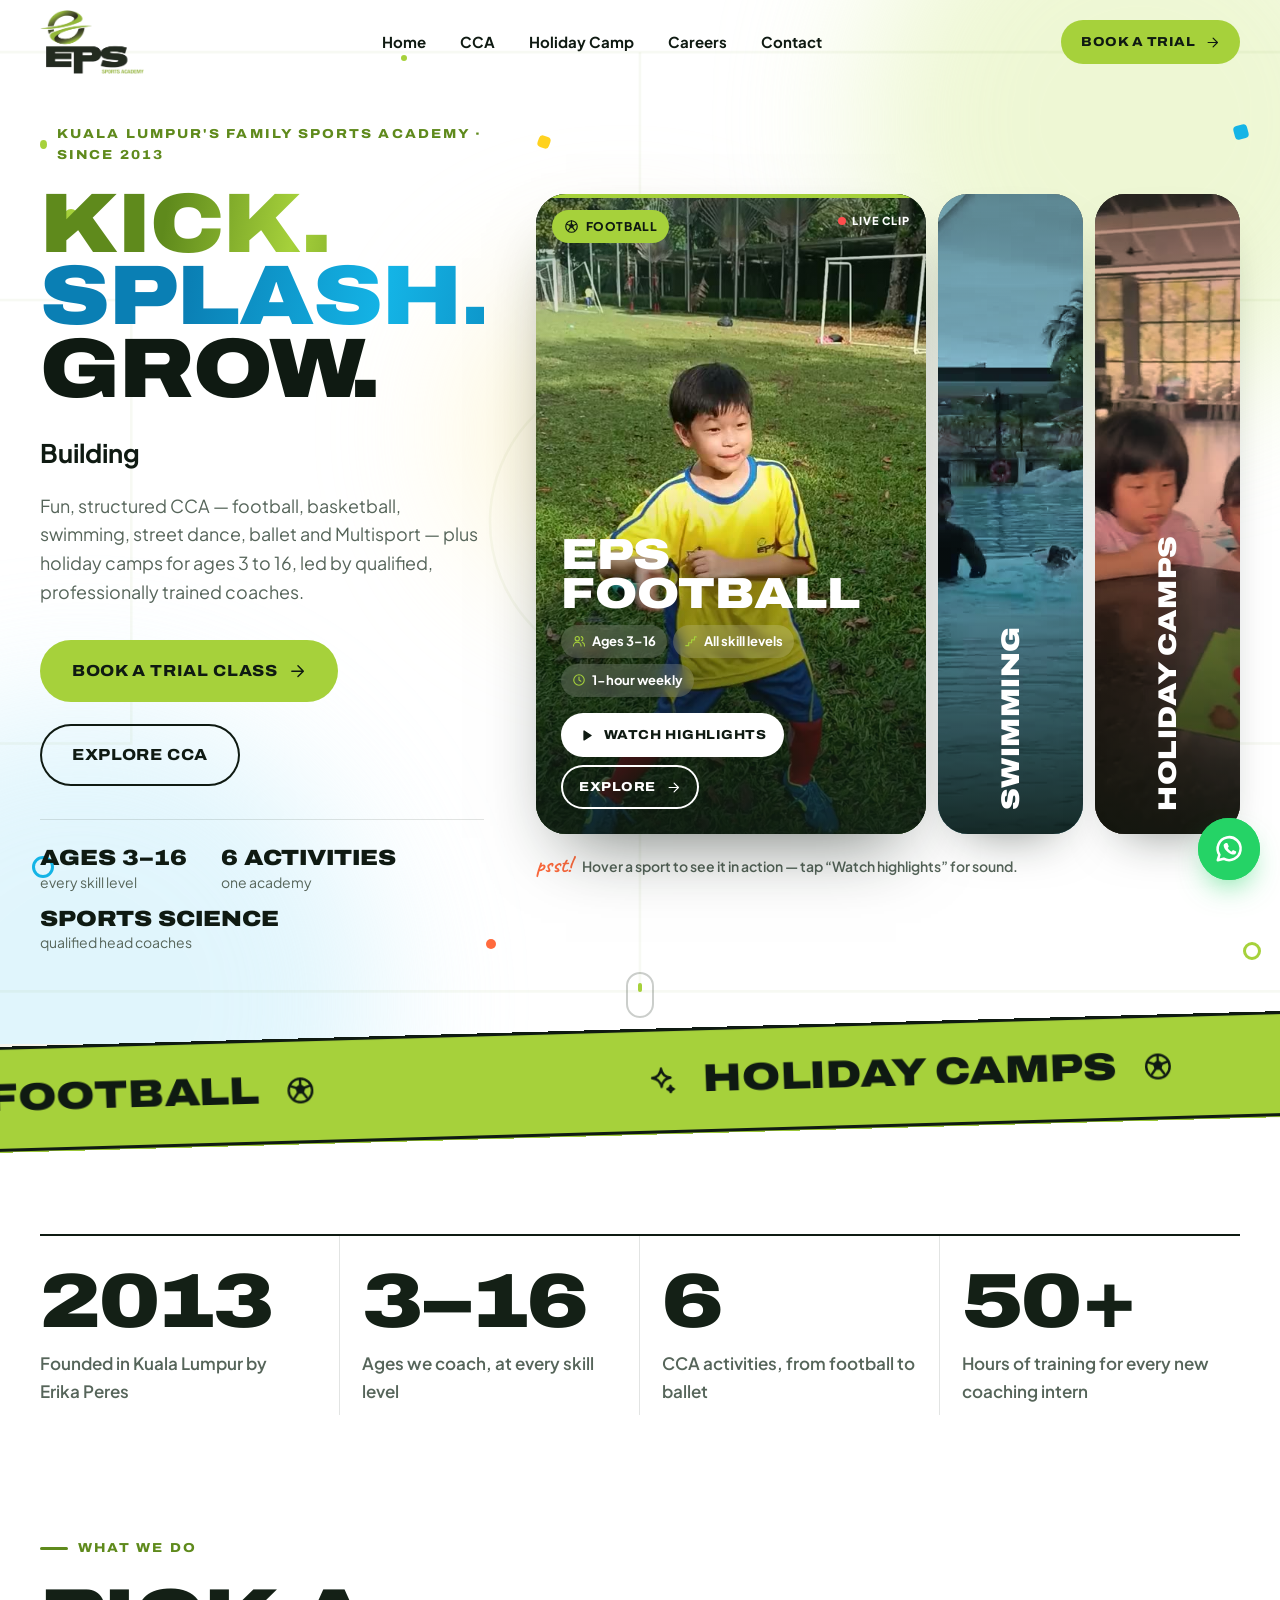
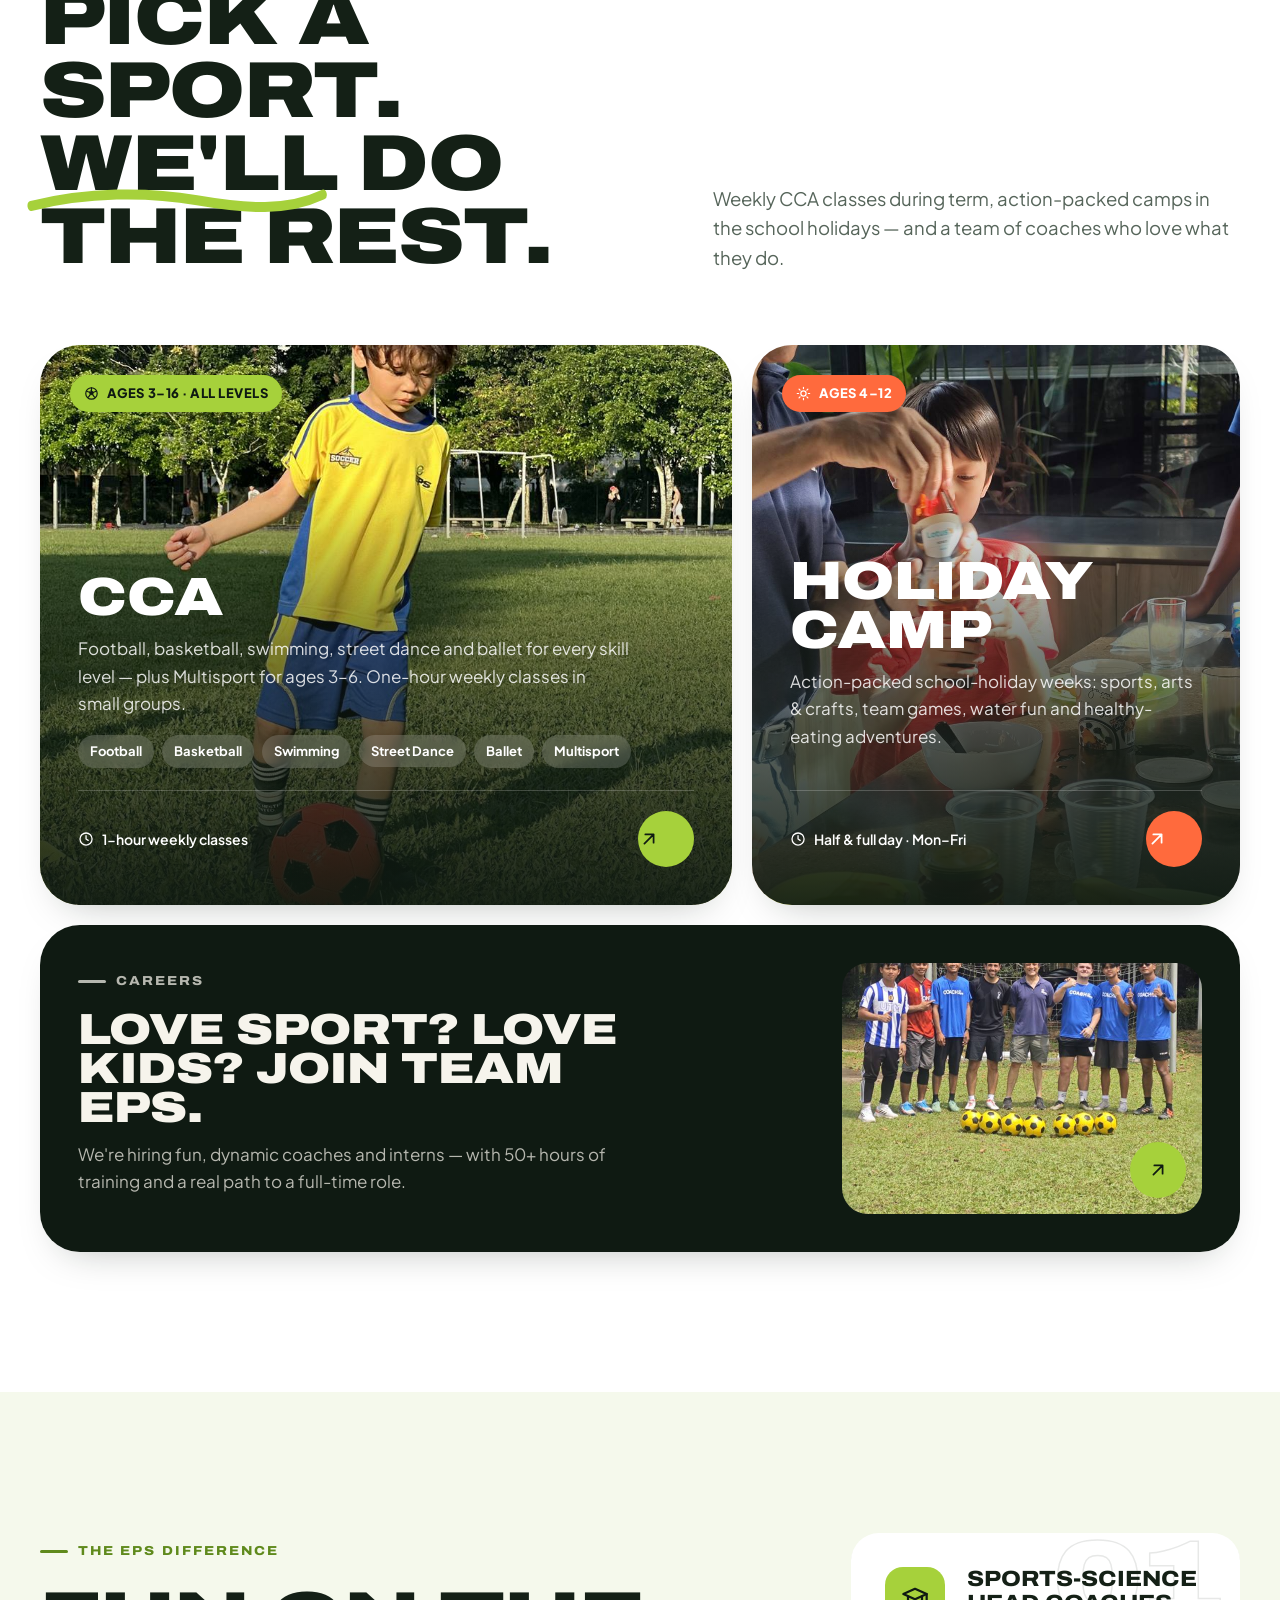
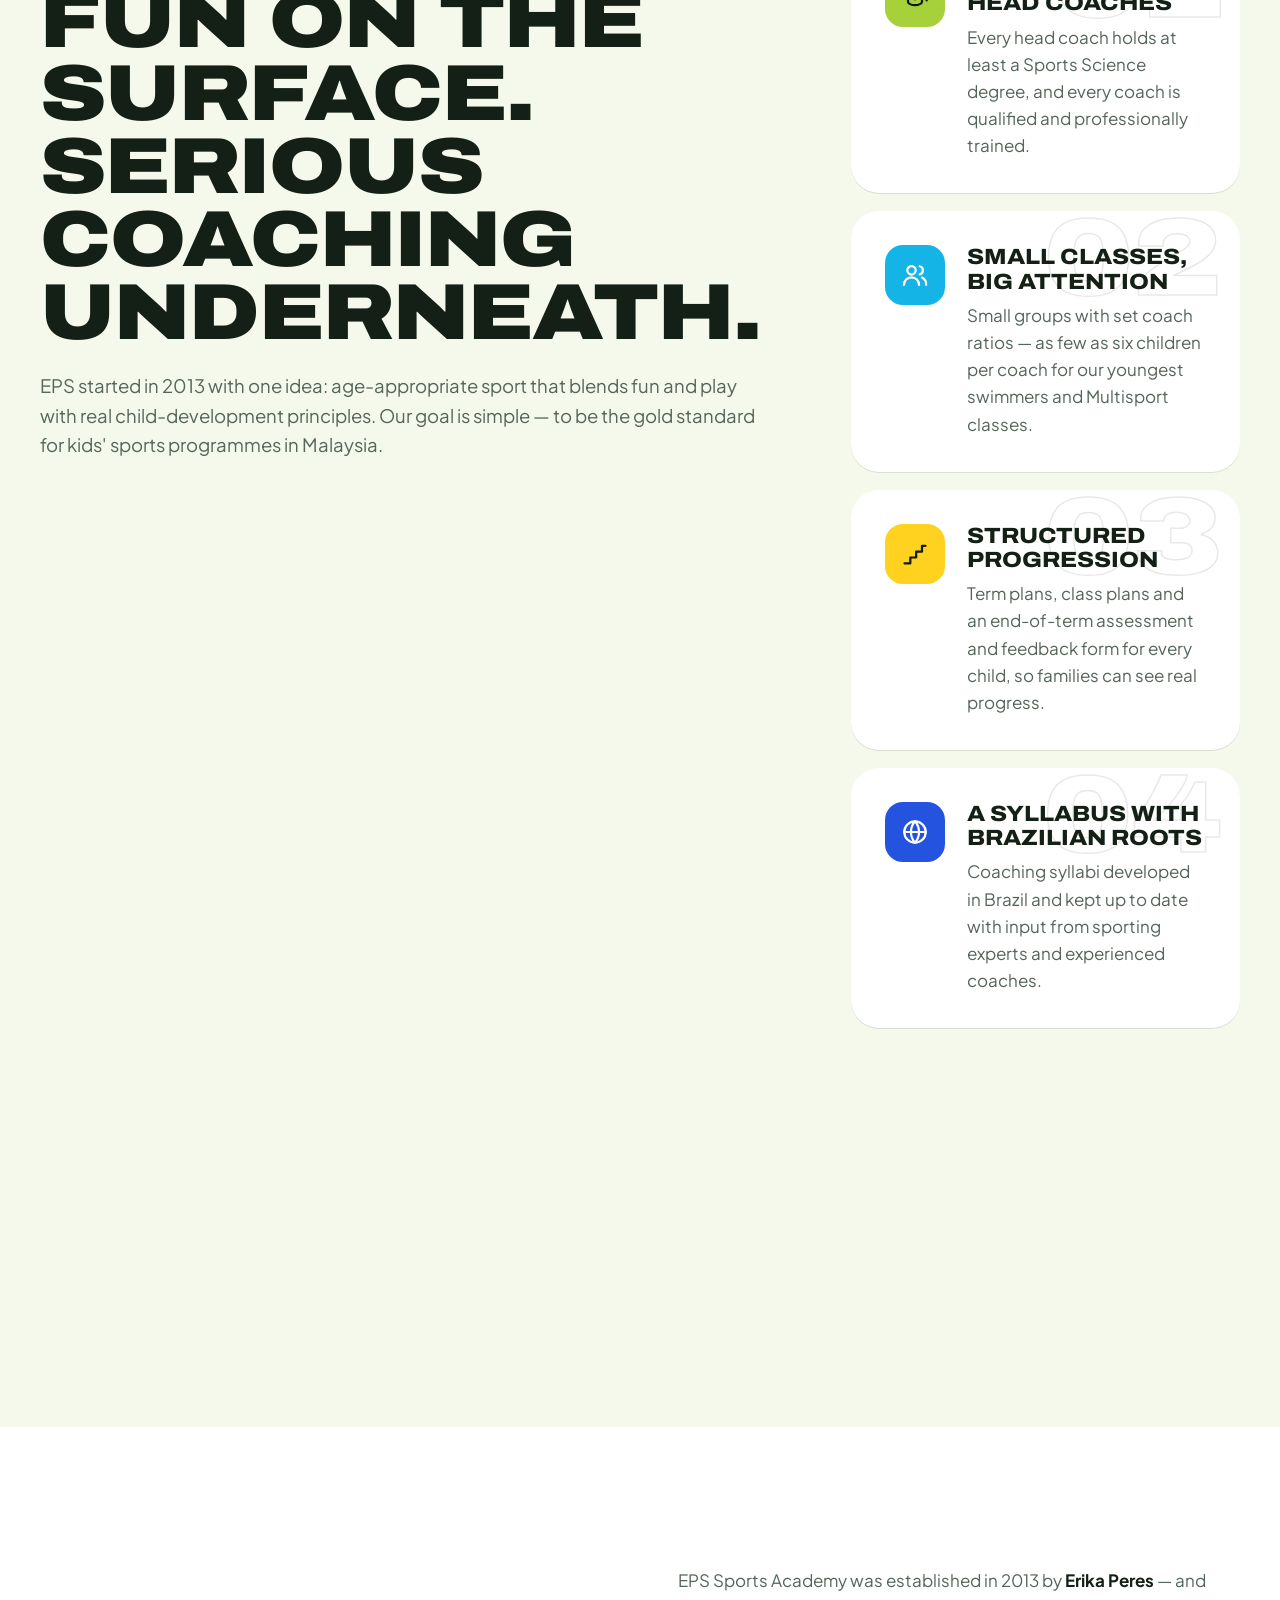
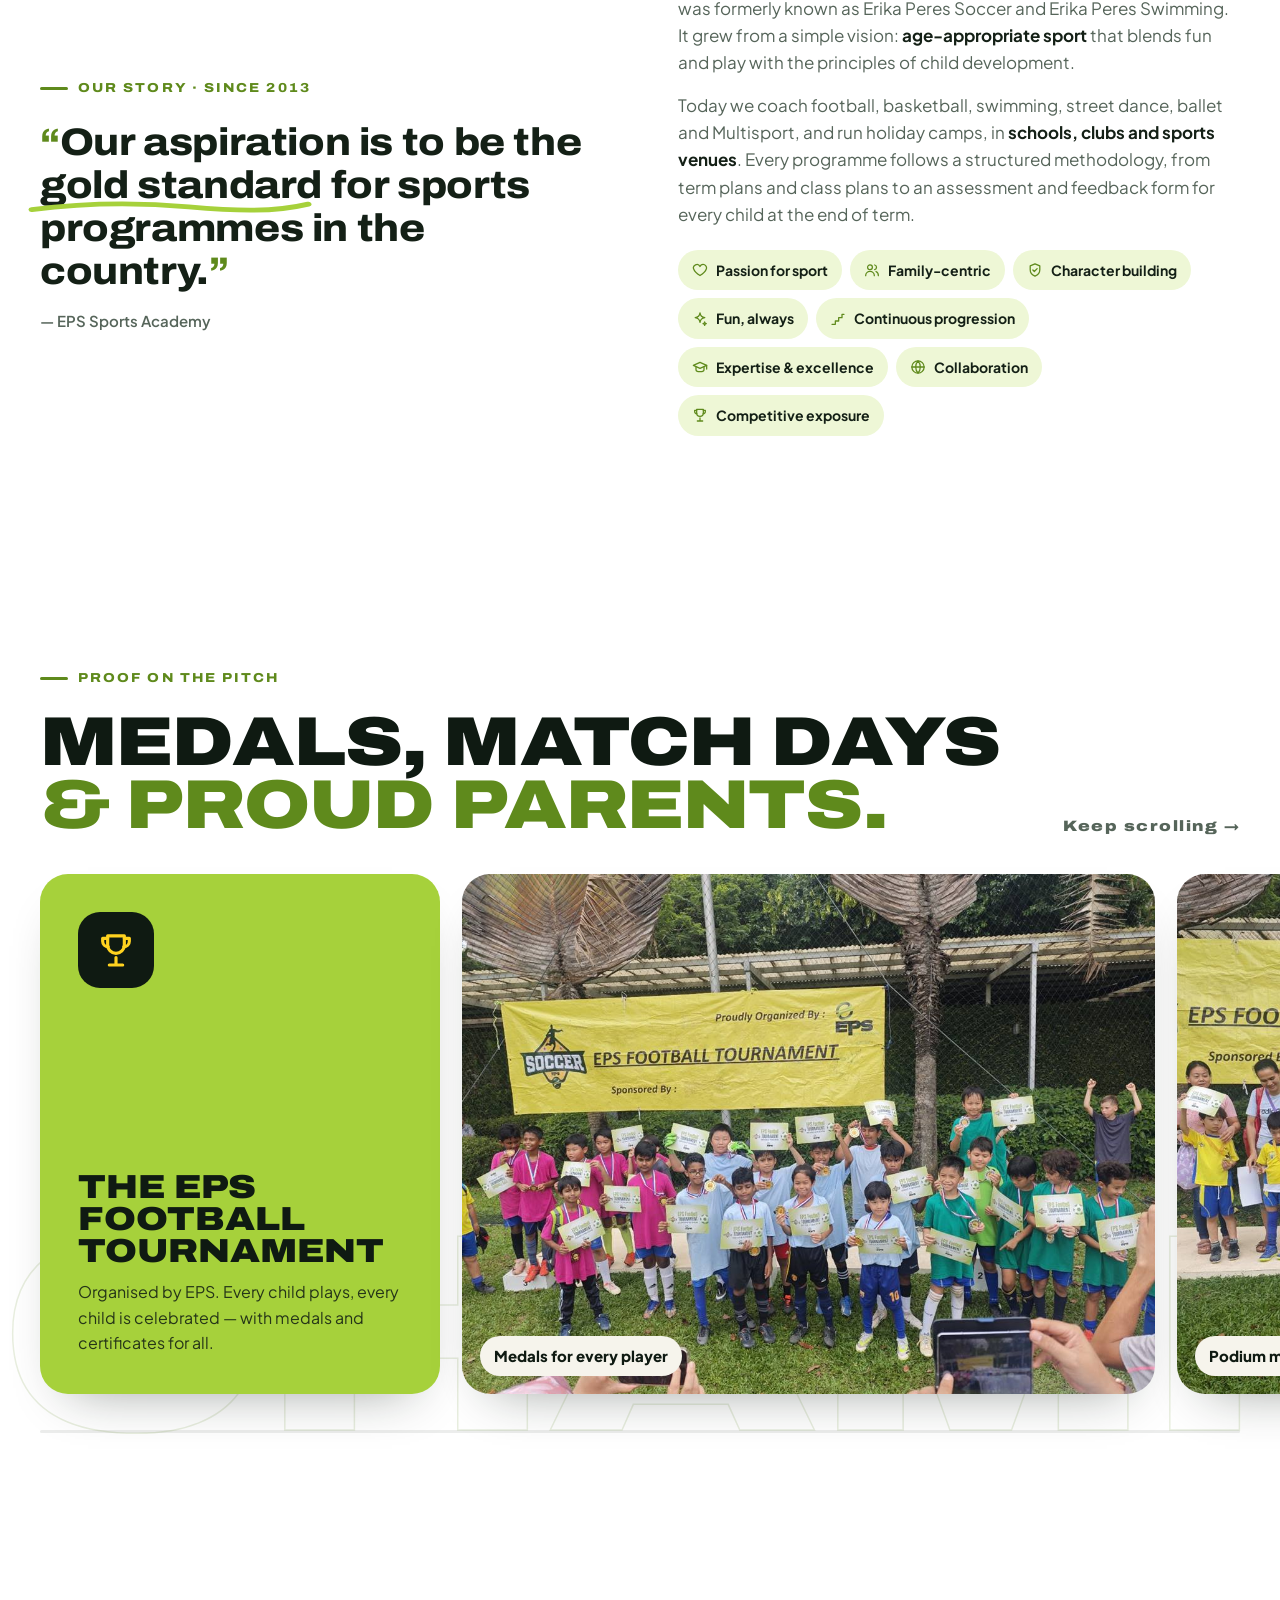
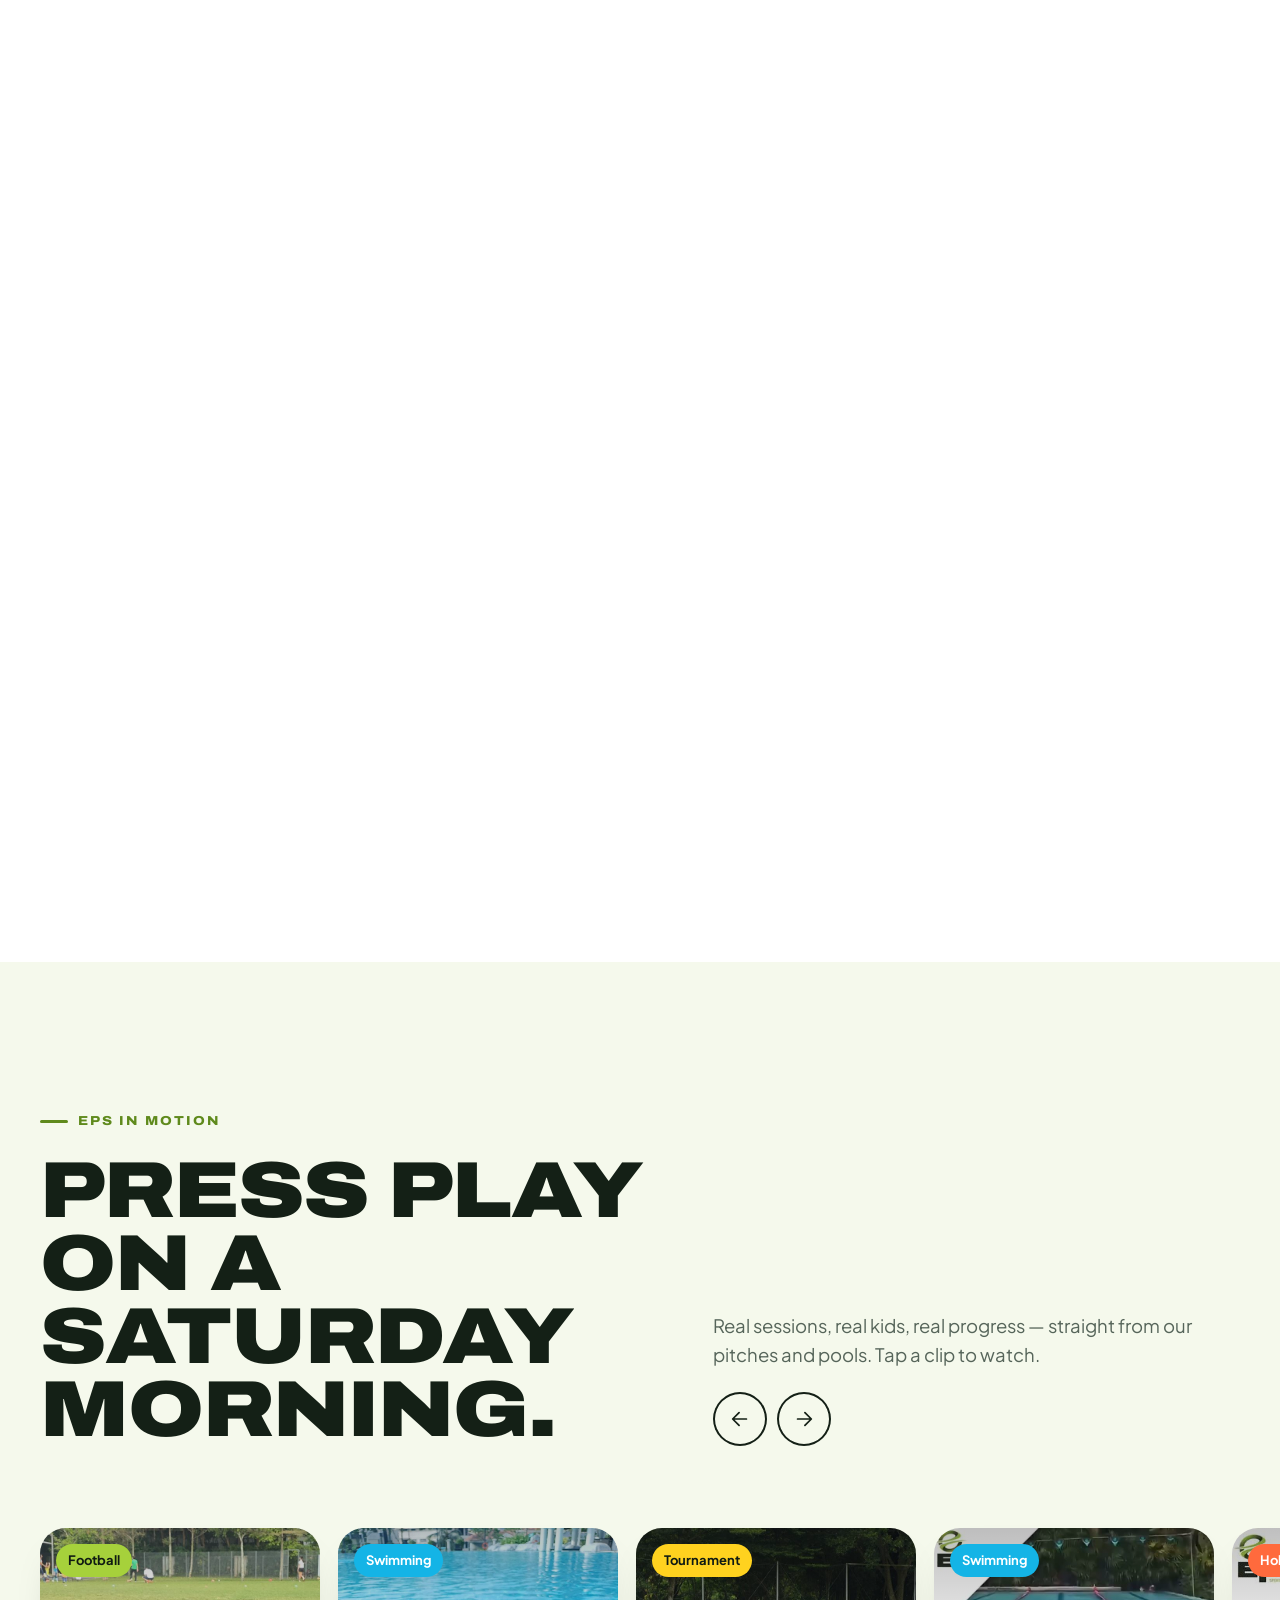
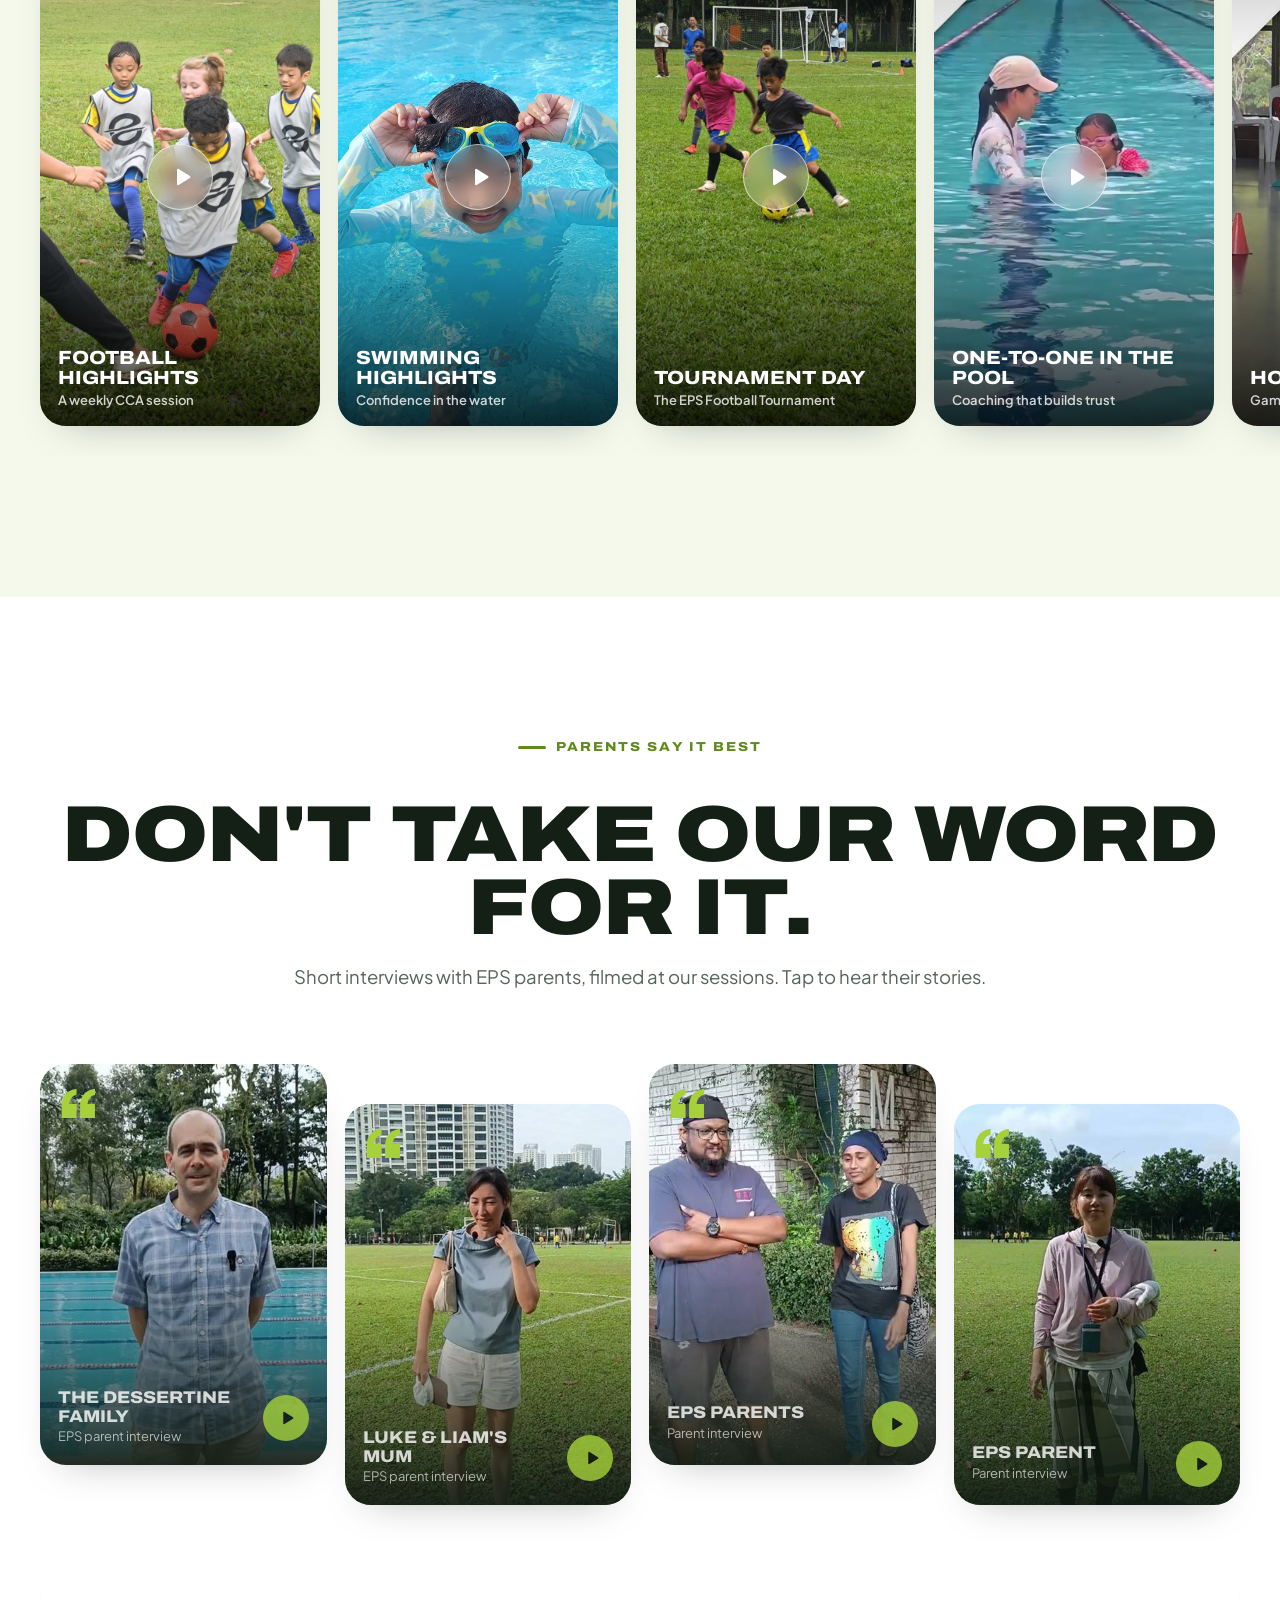
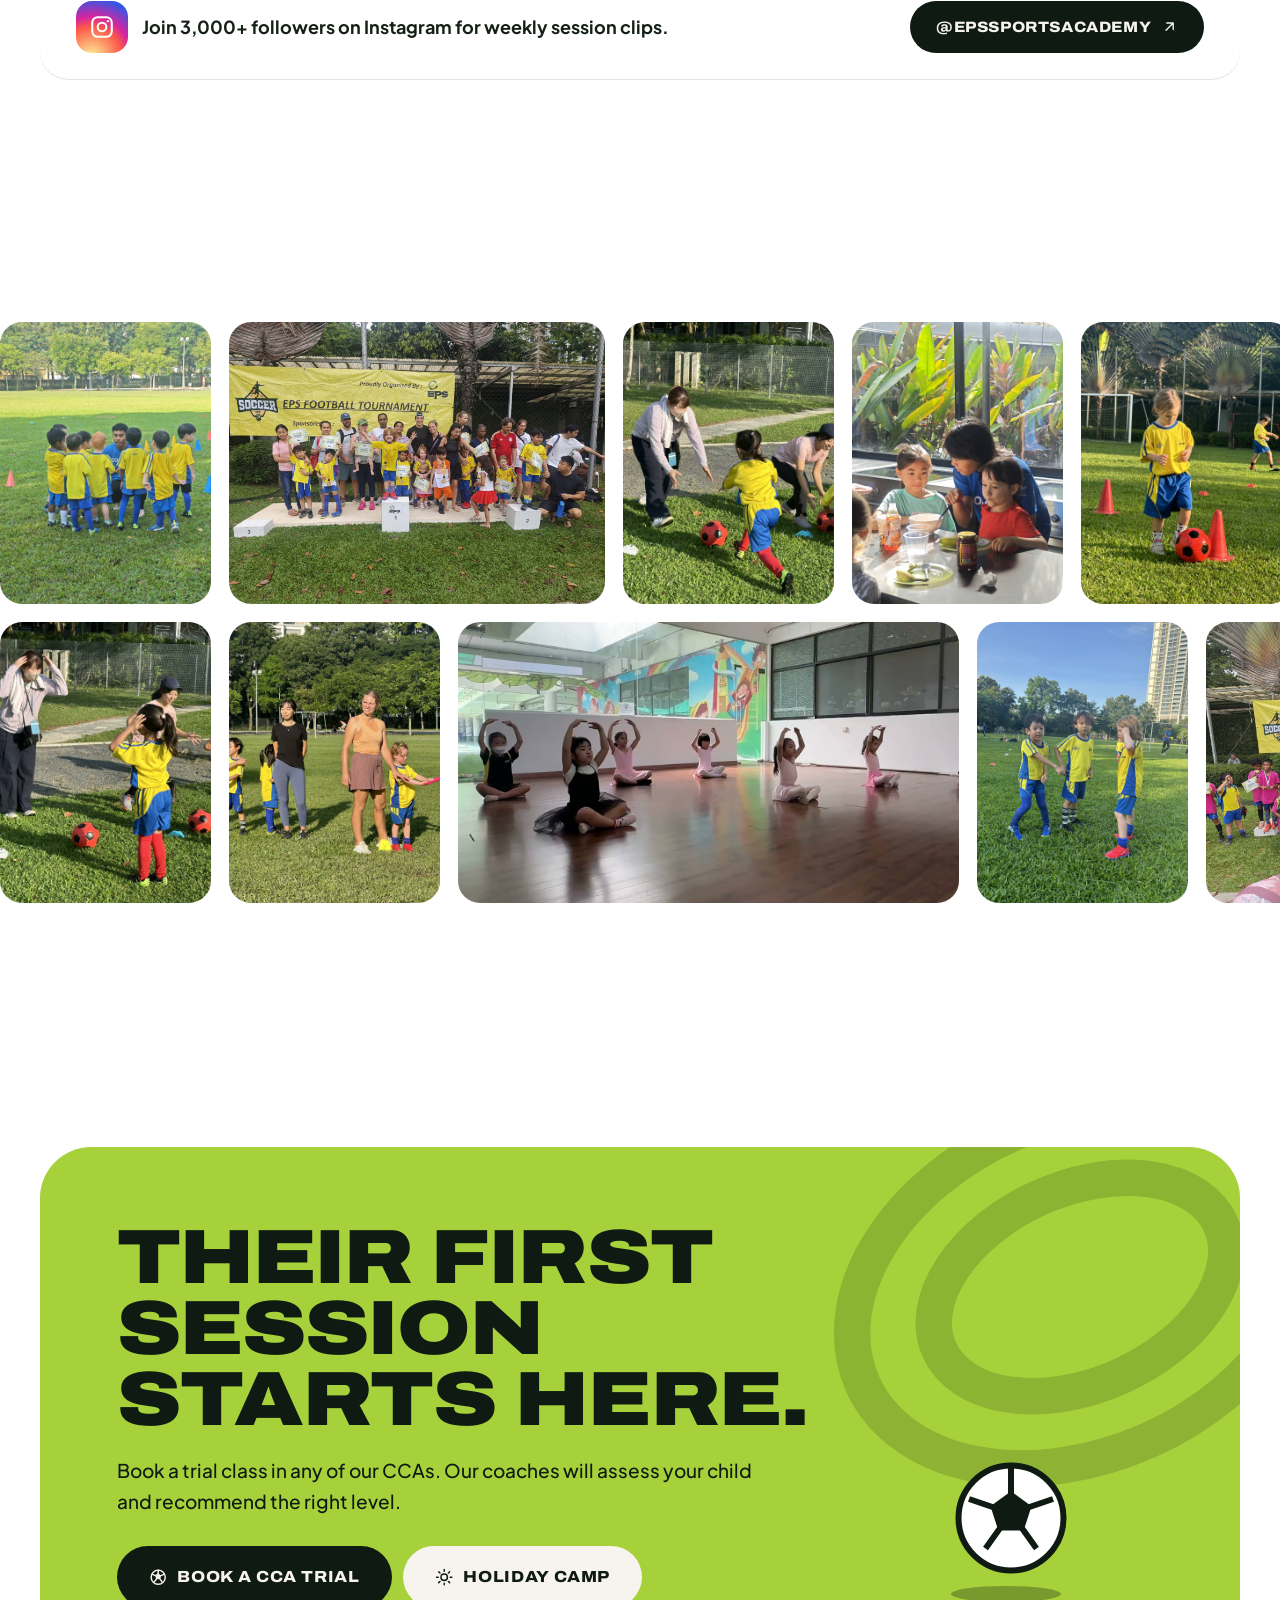
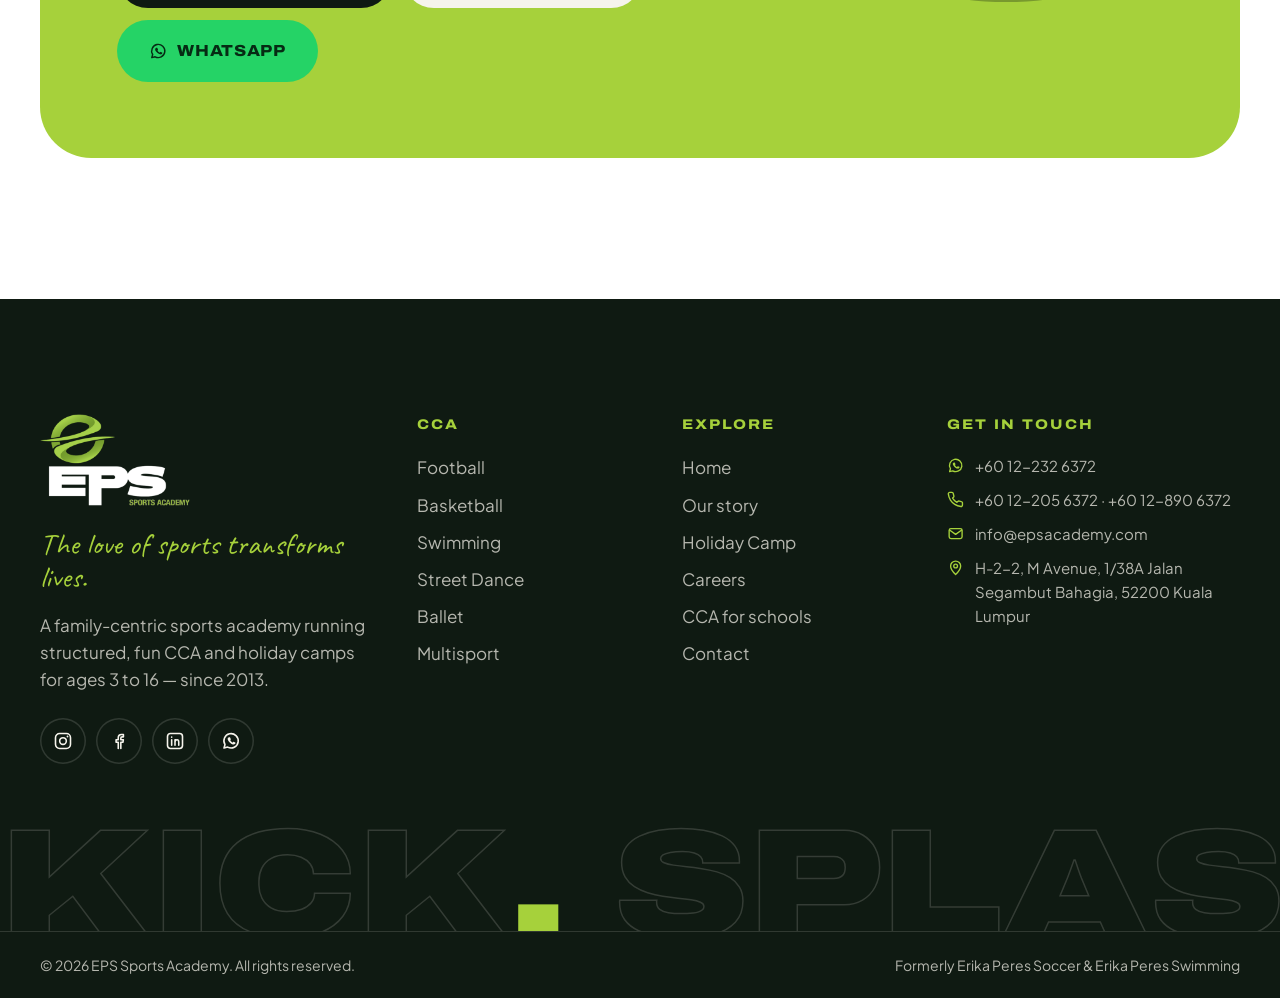
==== commit f1817e11: "Multi-page redesign: CCA, Holiday Camp, Careers - New CCA page (football, basketball, swimming, stre" ====
--- a/index.html
+++ b/index.html
@@ -3,13 +3,13 @@
 <head>
 <meta charset="utf-8">
 <meta name="viewport" content="width=device-width, initial-scale=1">
-<title>EPS Sports Academy | Kids Football, Swimming &amp; Holiday Camps in Kuala Lumpur</title>
-<meta name="description" content="Family-centric sports academy in KL since 2013. Structured, fun football and swimming programmes for ages 1–16, plus school-holiday camps at Desa Park City, Tropicana and Fairview.">
+<title>EPS Sports Academy | CCA &amp; Holiday Camps for Kids in Kuala Lumpur</title>
+<meta name="description" content="Family-centric sports academy in KL since 2013. Football, basketball, swimming, street dance and ballet CCA for ages 3–16 at every skill level, Multisport for ages 3–6, plus school-holiday camps.">
 <link rel="canonical" href="https://epsacademy.com.my/">
 <meta property="og:type" content="website">
 <meta property="og:site_name" content="EPS Sports Academy">
-<meta property="og:title" content="EPS Sports Academy | Kids Football, Swimming &amp; Holiday Camps in Kuala Lumpur">
-<meta property="og:description" content="Family-centric sports academy in KL since 2013. Structured, fun football and swimming programmes for ages 1–16, plus school-holiday camps at Desa Park City, Tropicana and Fairview.">
+<meta property="og:title" content="EPS Sports Academy | CCA &amp; Holiday Camps for Kids in Kuala Lumpur">
+<meta property="og:description" content="Family-centric sports academy in KL since 2013. Football, basketball, swimming, street dance and ballet CCA for ages 3–16 at every skill level, Multisport for ages 3–6, plus school-holiday camps.">
 <meta property="og:url" content="https://epsacademy.com.my/">
 <meta property="og:image" content="https://epsacademy.com.my/hero-football.jpg">
 <meta name="twitter:card" content="summary_large_image">
@@ -19,7 +19,7 @@
 <link rel="preconnect" href="https://fonts.googleapis.com">
 <link rel="preconnect" href="https://fonts.gstatic.com" crossorigin>
 <link rel="stylesheet" href="https://fonts.googleapis.com/css2?family=Archivo:wdth,wght@62..125,400..900&family=Caveat:wght@600;700&family=Plus+Jakarta+Sans:wght@400;500;600;700;800&display=swap">
-<link rel="stylesheet" href="styles.css">
+<link rel="stylesheet" href="styles.css?v=3">
 <script>
   document.documentElement.classList.add("js");
   try {
@@ -36,7 +36,7 @@
   "url": "https://epsacademy.com.my/",
   "logo": "https://epsacademy.com.my/logo.png",
   "image": "https://epsacademy.com.my/hero-football.jpg",
-  "description": "Family-centric sports academy in Kuala Lumpur running football and swimming programmes for babies to teenagers, plus school-holiday camps.",
+  "description": "Family-centric sports academy in Kuala Lumpur running CCA (football, basketball, swimming, street dance, ballet and Multisport) for ages 3 to 16, plus school-holiday camps.",
   "foundingDate": "2013",
   "founder": { "@type": "Person", "name": "Erika Peres" },
   "telephone": "+60122326372",
@@ -139,6 +139,8 @@
   <symbol id="i-star" viewBox="0 0 24 24"><path fill="currentColor" stroke="none" d="m12 2.8 2.8 5.8 6.3.8-4.6 4.4 1.2 6.3L12 17.1l-5.7 3 1.2-6.3-4.6-4.4 6.3-.8Z"/></symbol>
   <symbol id="i-info" viewBox="0 0 24 24"><circle cx="12" cy="12" r="9.2"/><path d="M12 11v5.5M12 7.6v.05"/></symbol>
   <symbol id="i-whistle" viewBox="0 0 24 24"><path d="M3 12.5a5.5 5.5 0 1 0 11 0V10h7.5V7H9.5"/><circle cx="8.5" cy="12.5" r="1.6"/><path d="M9.5 7V4.5"/></symbol>
+  <symbol id="i-ballet" viewBox="0 0 24 24"><circle cx="12" cy="4.2" r="2"/><path d="M12 6.4v5.4M5.5 7.8c2 1.6 4.2 2.4 6.5 2.4s4.5-.8 6.5-2.4"/><path d="M7.5 15.6h9L12 11.8Z"/><path d="M10.6 15.6 9.2 21.2M13.4 15.6l1.4 5.6"/></symbol>
+  <symbol id="i-multi" viewBox="0 0 24 24"><circle cx="7" cy="7" r="3.6"/><path d="M17 3.4l3.6 3.6-3.6 3.6-3.6-3.6Z"/><path d="M3.4 20.6h7.2l-3.6-6.2Z"/><rect x="13.4" y="13.4" width="7.2" height="7.2" rx="1.6"/></symbol>
 </svg>
 <header class="site-header">
   <div class="container header-inner">
@@ -148,21 +150,15 @@
     </a>
     <nav class="main-nav" aria-label="Main">
       <ul>
-        <li class="has-drop">
-          <button class="nav-link drop-toggle" aria-expanded="false" aria-haspopup="true">Programmes <svg class="i"><use href="#i-chevron"/></svg></button>
-          <div class="dropdown">
-            <a href="football.html"><span class="dd-icon dd-football"><svg class="i"><use href="#i-ball"/></svg></span><span><strong>EPS Football</strong><small>Ages 2–14 · Desa Park City</small></span></a>
-            <a href="swimming.html"><span class="dd-icon dd-swim"><svg class="i"><use href="#i-swim"/></svg></span><span><strong>EPS Swimming</strong><small>Ages 1–16 · Desa Park City &amp; Tropicana</small></span></a>
-            <a href="holiday-camp.html"><span class="dd-icon dd-camp"><svg class="i"><use href="#i-sun"/></svg></span><span><strong>Holiday Camps</strong><small>Ages 4–12 · School holidays</small></span></a>
-          </div>
-        </li>
-        <li><a class="nav-link" href="about.html">About</a></li>
-        <li><a class="nav-link" href="enrol.html">Timetable &amp; Enrol</a></li>
+        <li><a class="nav-link is-active" aria-current="page" href="index.html">Home</a></li>
+        <li><a class="nav-link" href="cca.html">CCA</a></li>
+        <li><a class="nav-link" href="holiday-camp.html">Holiday Camp</a></li>
+        <li><a class="nav-link" href="careers.html">Careers</a></li>
         <li><a class="nav-link" href="contact.html">Contact</a></li>
       </ul>
     </nav>
     <div class="header-cta">
-      <a class="btn btn-lime btn-sm magnetic" href="enrol.html#trial">Book a trial <svg class="i"><use href="#i-arrow"/></svg></a>
+      <a class="btn btn-lime btn-sm magnetic" href="cca.html#join">Book a trial <svg class="i"><use href="#i-arrow"/></svg></a>
       <button class="burger" aria-label="Open menu" aria-expanded="false" aria-controls="mobile-menu"><span></span><span></span></button>
     </div>
   </div>
@@ -171,15 +167,13 @@
 <div class="mobile-menu" id="mobile-menu" aria-hidden="true">
   <nav class="mm-links" aria-label="Mobile">
     <a href="index.html"><small>01</small>Home</a>
-    <a href="football.html"><small>02</small>Football</a>
-    <a href="swimming.html"><small>03</small>Swimming</a>
-    <a href="holiday-camp.html"><small>04</small>Holiday Camps</a>
-    <a href="about.html"><small>05</small>About</a>
-    <a href="enrol.html"><small>06</small>Timetable</a>
-    <a href="contact.html"><small>07</small>Contact</a>
+    <a href="cca.html"><small>02</small>CCA</a>
+    <a href="holiday-camp.html"><small>03</small>Holiday Camp</a>
+    <a href="careers.html"><small>04</small>Careers</a>
+    <a href="contact.html"><small>05</small>Contact</a>
   </nav>
   <div class="mm-foot">
-    <a class="btn btn-lime btn-lg" href="enrol.html#trial">Book a trial class <svg class="i"><use href="#i-arrow"/></svg></a>
+    <a class="btn btn-lime btn-lg" href="cca.html#join">Book a trial class <svg class="i"><use href="#i-arrow"/></svg></a>
     <a class="btn btn-wa btn-lg" href="https://wa.me/60122326372" target="_blank" rel="noopener"><svg class="i"><use href="#i-whatsapp"/></svg> WhatsApp us</a>
   </div>
 </div>
@@ -217,21 +211,21 @@
           <span class="line"><span class="word">Grow.</span></span>
         </h1>
         <p class="hero-rotator" data-hero-in>Building <span class="rotator" data-rotator data-words="confidence|teamwork|resilience|friendships|little legends"><span>confidence</span></span></p>
-        <p class="hero-lede" data-hero-in>Fun, structured football, swimming and holiday camps for babies right through to teenagers — led by qualified, professionally trained coaches.</p>
+        <p class="hero-lede" data-hero-in>Fun, structured CCA — football, basketball, swimming, street dance, ballet and Multisport — plus holiday camps for ages 3 to 16, led by qualified, professionally trained coaches.</p>
         <div class="hero-ctas" data-hero-in>
-          <a class="btn btn-lime btn-lg magnetic burst" href="enrol.html#trial">Book a trial class <svg class="i"><use href="#i-arrow"/></svg></a>
-          <a class="btn btn-ghost btn-lg" href="enrol.html#timetable">See timetable</a>
+          <a class="btn btn-lime btn-lg magnetic burst" href="cca.html#join">Book a trial class <svg class="i"><use href="#i-arrow"/></svg></a>
+          <a class="btn btn-ghost btn-lg" href="cca.html">Explore CCA</a>
         </div>
         <ul class="hero-proof" data-hero-in>
-          <li><strong>Ages 1–16</strong><span>babies to teens</span></li>
-          <li><strong>3 venues</strong><span>across KL &amp; PJ</span></li>
+          <li><strong>Ages 3–16</strong><span>every skill level</span></li>
+          <li><strong>6 activities</strong><span>one academy</span></li>
           <li><strong>Sports Science</strong><span>qualified head coaches</span></li>
         </ul>
       </div>
 
       <div class="hero-media">
         <div class="sport-split" data-sport-split>
-          <article class="sport-panel sport-panel--football is-active" tabindex="0" aria-label="EPS Football, ages 2 to 14">
+          <article class="sport-panel sport-panel--football is-active" tabindex="0" aria-label="EPS Football, ages 3 to 16">
             <video class="sp-media" muted loop playsinline preload="metadata" poster="clip-football.jpg" aria-hidden="true"><source src="clip-football.mp4" type="video/mp4"></video>
             <span class="sp-timer" aria-hidden="true"></span>
             <span class="sp-tag"><svg class="i"><use href="#i-ball"/></svg> Football</span>
@@ -240,17 +234,17 @@
             <div class="sp-body">
               <h3>EPS Football</h3>
               <ul class="sp-facts">
-                <li><svg class="i"><use href="#i-users"/></svg> Ages 2–14</li>
-                <li><svg class="i"><use href="#i-pin"/></svg> Desa Park City</li>
-                <li><svg class="i"><use href="#i-calendar"/></svg> Tue · Thu · Sat</li>
+                <li><svg class="i"><use href="#i-users"/></svg> Ages 3–16</li>
+                <li><svg class="i"><use href="#i-steps"/></svg> All skill levels</li>
+                <li><svg class="i"><use href="#i-clock"/></svg> 1-hour weekly</li>
               </ul>
               <div class="sp-actions">
                 <button class="btn sp-watch" data-video="1eQkqzkusmzRvdZhxfE6eOV1EtCD4wLzI" data-title="EPS Football — highlights"><svg class="i"><use href="#i-play"/></svg> Watch highlights</button>
-                <a class="btn btn-ghost" href="football.html">Explore <svg class="i"><use href="#i-arrow"/></svg></a>
+                <a class="btn btn-ghost" href="cca.html#football">Explore <svg class="i"><use href="#i-arrow"/></svg></a>
               </div>
             </div>
           </article>
-          <article class="sport-panel sport-panel--swim" tabindex="0" aria-label="EPS Swimming, ages 1 to 16">
+          <article class="sport-panel sport-panel--swim" tabindex="0" aria-label="EPS Swimming, ages 3 to 16">
             <video class="sp-media" muted loop playsinline preload="metadata" poster="clip-swimming.jpg" aria-hidden="true"><source src="clip-swimming.mp4" type="video/mp4"></video>
             <span class="sp-timer" aria-hidden="true"></span>
             <span class="sp-tag"><svg class="i"><use href="#i-swim"/></svg> Swimming</span>
@@ -259,13 +253,13 @@
             <div class="sp-body">
               <h3>EPS Swimming</h3>
               <ul class="sp-facts">
-                <li><svg class="i"><use href="#i-users"/></svg> Ages 1–16</li>
-                <li><svg class="i"><use href="#i-pin"/></svg> Desa Park City &amp; Tropicana</li>
-                <li><svg class="i"><use href="#i-calendar"/></svg> Mon · Wed · Sat · Sun</li>
+                <li><svg class="i"><use href="#i-users"/></svg> Ages 3–16</li>
+                <li><svg class="i"><use href="#i-steps"/></svg> Beginner to advanced</li>
+                <li><svg class="i"><use href="#i-clock"/></svg> 1-hour weekly</li>
               </ul>
               <div class="sp-actions">
                 <button class="btn sp-watch" data-video="1XPiYWVaDDRpJjkERQs8_l9CDIDjCEr8U" data-title="EPS Swimming — in the pool with our coaches"><svg class="i"><use href="#i-play"/></svg> Watch highlights</button>
-                <a class="btn btn-ghost" href="swimming.html">Explore <svg class="i"><use href="#i-arrow"/></svg></a>
+                <a class="btn btn-ghost" href="cca.html#swimming">Explore <svg class="i"><use href="#i-arrow"/></svg></a>
               </div>
             </div>
           </article>
@@ -276,7 +270,7 @@
             <span class="sp-live">Live clip</span>
             <span class="sp-label" aria-hidden="true">Holiday Camps</span>
             <div class="sp-body">
-              <h3>Holiday Camps</h3>
+              <h3>Holiday Camp</h3>
               <ul class="sp-facts">
                 <li><svg class="i"><use href="#i-users"/></svg> Ages 4–12</li>
                 <li><svg class="i"><use href="#i-calendar"/></svg> School holidays</li>
@@ -298,7 +292,7 @@
   <div class="marquee" aria-hidden="true">
     <div class="marquee-skew">
       <div class="marquee-track" data-loop>
-        <div class="marquee-item"><span>Football</span><svg class="i"><use href="#i-ball"/></svg><span class="outline-text">Swimming</span><svg class="i"><use href="#i-sparkle"/></svg><span>Holiday Camps</span><svg class="i"><use href="#i-ball"/></svg><span class="outline-text">Tournaments</span><svg class="i"><use href="#i-sparkle"/></svg><span>Babies to Teens</span><svg class="i"><use href="#i-ball"/></svg><span class="outline-text">Small Classes</span><svg class="i"><use href="#i-sparkle"/></svg></div>
+        <div class="marquee-item"><span>Football</span><svg class="i"><use href="#i-ball"/></svg><span class="outline-text">Swimming</span><svg class="i"><use href="#i-sparkle"/></svg><span>Holiday Camps</span><svg class="i"><use href="#i-ball"/></svg><span class="outline-text">Tournaments</span><svg class="i"><use href="#i-sparkle"/></svg><span>Basketball</span><svg class="i"><use href="#i-ball"/></svg><span class="outline-text">Street Dance</span><svg class="i"><use href="#i-sparkle"/></svg><span>Ballet</span><svg class="i"><use href="#i-ball"/></svg><span class="outline-text">Multisport</span><svg class="i"><use href="#i-sparkle"/></svg><span>Ages 3–16</span><svg class="i"><use href="#i-ball"/></svg><span class="outline-text">Small Classes</span><svg class="i"><use href="#i-sparkle"/></svg></div>
       </div>
     </div>
   </div>
@@ -308,8 +302,8 @@
     <div class="container">
       <div class="stats-grid">
         <div class="stat" data-reveal style="--d:0s"><span class="stat-num" data-count="2013" data-from="1990" data-plain>2013</span><span class="stat-label">Founded in Kuala Lumpur by Erika Peres</span></div>
-        <div class="stat" data-reveal style="--d:.08s"><span class="stat-num" data-count="16" data-prefix="1–">1–16</span><span class="stat-label">Ages we coach — from babies to teenagers</span></div>
-        <div class="stat" data-reveal style="--d:.16s"><span class="stat-num" data-count="3">3</span><span class="stat-label">Venues: Desa Park City, Tropicana &amp; Fairview</span></div>
+        <div class="stat" data-reveal style="--d:.08s"><span class="stat-num" data-count="16" data-prefix="3–">3–16</span><span class="stat-label">Ages we coach, at every skill level</span></div>
+        <div class="stat" data-reveal style="--d:.16s"><span class="stat-num" data-count="6">6</span><span class="stat-label">CCA activities, from football to ballet</span></div>
         <div class="stat" data-reveal style="--d:.24s"><span class="stat-num" data-count="50" data-suffix="+">50+</span><span class="stat-label">Hours of training for every new coaching intern</span></div>
       </div>
     </div>
@@ -320,47 +314,39 @@
     <div class="container">
       <div class="section-head section-head--split">
         <div>
-          <p class="eyebrow">Our programmes</p>
+          <p class="eyebrow">What we do</p>
           <h2 data-split>Pick a sport. <span class="scribble">We'll<svg viewBox="0 0 300 20" preserveAspectRatio="none" aria-hidden="true"><path d="M3 14 C 60 4, 120 4, 170 10 S 260 18, 297 6"/></svg></span> do the rest.</h2>
         </div>
-        <p class="lede" data-reveal>Every EPS programme shares one core curriculum, designed around child development and physical ability — so each stage builds on the last, with new skills and new challenges.</p>
+        <p class="lede" data-reveal>Weekly CCA classes during term, action-packed camps in the school holidays — and a team of coaches who love what they do.</p>
       </div>
 
       <div class="prog-grid">
-        <a class="prog-card prog-card--football" href="football.html" data-tilt data-reveal>
+        <a class="prog-card prog-card--football" href="cca.html" data-tilt data-reveal>
           <img src="training-kick.jpg" alt="EPS junior player striking the ball during training" width="960" height="1280" loading="lazy">
-          <span class="prog-tag"><svg class="i"><use href="#i-ball"/></svg> Ages 2–14</span>
-          <h3>EPS Football</h3>
-          <p>From first kicks alongside Mum or Dad to competitive squads that represent EPS in city tournaments and leagues.</p>
-          <div class="chip-row"><span class="chip">Toddlers</span><span class="chip">Kiddies</span><span class="chip">Junior</span><span class="chip">Competitive</span></div>
-          <div class="prog-foot"><span><svg class="i"><use href="#i-pin"/></svg> Desa Park City · Tue, Thu &amp; Sat</span><span class="arrow-btn"><svg class="i"><use href="#i-arrow-ur"/></svg></span></div>
+          <span class="prog-tag"><svg class="i"><use href="#i-ball"/></svg> Ages 3–16 · All levels</span>
+          <h3>CCA</h3>
+          <p>Football, basketball, swimming, street dance and ballet for every skill level — plus Multisport for ages 3–6. One-hour weekly classes in small groups.</p>
+          <div class="chip-row"><span class="chip">Football</span><span class="chip">Basketball</span><span class="chip">Swimming</span><span class="chip">Street Dance</span><span class="chip">Ballet</span><span class="chip">Multisport</span></div>
+          <div class="prog-foot"><span><svg class="i"><use href="#i-clock"/></svg> 1-hour weekly classes</span><span class="arrow-btn"><svg class="i"><use href="#i-arrow-ur"/></svg></span></div>
         </a>
-        <a class="prog-card prog-card--swim" href="swimming.html" data-tilt data-reveal style="--d:.1s">
-          <img src="swim-coach.jpg" alt="EPS coach guiding a young swimmer in the pool" width="720" height="1280" loading="lazy">
-          <span class="prog-tag"><svg class="i"><use href="#i-swim"/></svg> Ages 1–16</span>
-          <h3>EPS Swimming</h3>
-          <p>Water confidence first, then technique, stamina and all four strokes. A trial lesson places every child in the right class.</p>
-          <div class="prog-foot"><span><svg class="i"><use href="#i-pin"/></svg> Desa Park City &amp; Tropicana</span><span class="arrow-btn"><svg class="i"><use href="#i-arrow-ur"/></svg></span></div>
-        </a>
-        <a class="prog-card prog-card--camp" href="holiday-camp.html" data-tilt data-reveal>
+        <a class="prog-card prog-card--camp" href="holiday-camp.html" data-tilt data-reveal style="--d:.1s">
           <img src="camp-cooking.jpg" alt="Children making healthy snacks with an EPS coach at holiday camp" width="960" height="1280" loading="lazy">
           <span class="prog-tag"><svg class="i"><use href="#i-sun"/></svg> Ages 4–12</span>
-          <h3>Holiday Camps</h3>
+          <h3>Holiday Camp</h3>
           <p>Action-packed school-holiday weeks: sports, arts &amp; crafts, team games, water fun and healthy-eating adventures.</p>
           <div class="prog-foot"><span><svg class="i"><use href="#i-clock"/></svg> Half &amp; full day · Mon–Fri</span><span class="arrow-btn"><svg class="i"><use href="#i-arrow-ur"/></svg></span></div>
         </a>
-        <div class="prog-card prog-card--more" data-reveal style="--d:.1s">
-          <div>
-            <p class="eyebrow">More ways to play</p>
-            <h3>Beyond the pitch &amp; pool</h3>
-            <p style="color:var(--muted-light)">EPS coaches also run sessions in other sports and inside schools. Ask us what's running near you.</p>
+        <a class="prog-card prog-card--careers" href="careers.html" data-reveal>
+          <div class="careers-card-copy">
+            <p class="eyebrow">Careers</p>
+            <h3>Love sport? Love kids? Join Team EPS.</h3>
+            <p>We're hiring fun, dynamic coaches and interns — with 50+ hours of training and a real path to a full-time role.</p>
           </div>
-          <div class="more-list">
-            <a class="more-item" href="contact.html"><svg class="i"><use href="#i-basketball"/></svg><strong>Basketball</strong><span>Ask about current classes</span></a>
-            <a class="more-item" href="contact.html"><svg class="i"><use href="#i-music"/></svg><strong>Dance &amp; movement</strong><span>Rhythm, balance, coordination</span></a>
-            <a class="more-item" href="contact.html"><svg class="i"><use href="#i-school"/></svg><strong>School CCA</strong><span>Co-curricular sport for schools</span></a>
+          <div class="careers-card-side">
+            <img src="coaches-team.jpg" alt="The EPS coaching team in front of a goal" width="720" height="1280" loading="lazy">
+            <span class="arrow-btn"><svg class="i"><use href="#i-arrow-ur"/></svg></span>
           </div>
-        </div>
+        </a>
       </div>
     </div>
   </section>
@@ -386,12 +372,12 @@
         <li class="diff-item" data-reveal>
           <span class="diff-num" aria-hidden="true">02</span>
           <span class="diff-icon"><svg class="i"><use href="#i-users"/></svg></span>
-          <div><h3>Small classes, big attention</h3><p>Baby and children's classes are kept deliberately small, so every child is seen, encouraged and coached.</p></div>
+          <div><h3>Small classes, big attention</h3><p>Small groups with set coach ratios — as few as six children per coach for our youngest swimmers and Multisport classes.</p></div>
         </li>
         <li class="diff-item" data-reveal>
           <span class="diff-num" aria-hidden="true">03</span>
           <span class="diff-icon"><svg class="i"><use href="#i-steps"/></svg></span>
-          <div><h3>Structured progression</h3><p>Clear levels from toddler classes to competitive squads, so families can track — and celebrate — real progress.</p></div>
+          <div><h3>Structured progression</h3><p>Term plans, class plans and an end-of-term assessment and feedback form for every child, so families can see real progress.</p></div>
         </li>
         <li class="diff-item" data-reveal>
           <span class="diff-num" aria-hidden="true">04</span>
@@ -402,47 +388,27 @@
     </div>
   </section>
 
-  <!-- ================= PATHWAY ================= -->
-  <section class="section theme-white on-light" id="pathway">
-    <div class="container">
-      <div class="section-head section-head--split">
-        <div>
-          <p class="eyebrow">Player pathway</p>
-          <h2 data-split>From first kick to match day.</h2>
-        </div>
-        <div data-reveal>
-          <p class="lede" style="margin-bottom:24px">Each level builds on the one before. Scroll to follow the journey.</p>
-          <div class="tabs" role="tablist" aria-label="Choose a sport" data-tabs>
-            <span class="tab-pill" aria-hidden="true"></span>
-            <button class="tab" role="tab" id="tab-pf" aria-selected="true" aria-controls="panel-pf"><svg class="i"><use href="#i-ball"/></svg> Football</button>
-            <button class="tab" role="tab" id="tab-ps" aria-selected="false" aria-controls="panel-ps" data-color="#14b4e6" tabindex="-1"><svg class="i"><use href="#i-swim"/></svg> Swimming</button>
-          </div>
-        </div>
-      </div>
-
-      <div id="panel-pf" role="tabpanel" aria-labelledby="tab-pf" class="tab-panel">
-        <div class="path" style="--n:4">
-          <div class="path-line" aria-hidden="true"><div class="path-fill"></div><div class="path-ball"><svg class="i"><use href="#i-ball"/></svg></div></div>
-          <ol class="path-steps">
-            <li class="path-step"><div class="ps-card"><span class="ps-age">2–4<small>YRS</small></span><h3>Soccer Toddlers</h3><p>Running, kicking and group games that build balance and coordination — with a parent alongside.</p><span class="ps-meta"><svg class="i"><use href="#i-clock"/></svg> 45 min · weekly</span></div></li>
-            <li class="path-step"><div class="ps-card"><span class="ps-age">5–6<small>YRS</small></span><h3>Soccer Kiddies</h3><p>Ball control, kicking and first matches: two teams, passing and the basics of the game.</p><span class="ps-meta"><svg class="i"><use href="#i-clock"/></svg> 1 hr · weekly</span></div></li>
-            <li class="path-step"><div class="ps-card"><span class="ps-age">7–12<small>YRS</small></span><h3>Soccer Junior</h3><p>Advanced ball control, passing, fitness and player positions — with more match play.</p><span class="ps-meta"><svg class="i"><use href="#i-clock"/></svg> 1 hr · weekly</span></div></li>
-            <li class="path-step"><div class="ps-card"><span class="ps-age">U6–U14</span><h3>Competitive</h3><p>For committed players. Skills, fitness and game knowledge — representing EPS in city tournaments and leagues.</p><span class="ps-meta"><svg class="i"><use href="#i-clock"/></svg> 1 hr · twice weekly</span></div></li>
-          </ol>
-        </div>
-      </div>
-
-      <div id="panel-ps" role="tabpanel" aria-labelledby="tab-ps" class="tab-panel" hidden>
-        <div class="path path--swim" style="--n:5">
-          <div class="path-line" aria-hidden="true"><div class="path-fill"></div><div class="path-ball"><svg class="i"><use href="#i-swim"/></svg></div></div>
-          <ol class="path-steps">
-            <li class="path-step"><div class="ps-card"><span class="ps-age">3–5<small>YRS</small></span><h3>Water Kiddies</h3><p>Water safety, floating, paddling and lots of water confidence.</p><span class="ps-meta"><svg class="i"><use href="#i-clock"/></svg> 1 hr · weekly</span></div></li>
-            <li class="path-step"><div class="ps-card"><span class="ps-age">6–12<small>YRS</small></span><h3>Water Junior</h3><p>Safe entries, front and back floats, and travelling up to 10 m.</p><span class="ps-meta"><svg class="i"><use href="#i-clock"/></svg> 1 hr · weekly</span></div></li>
-            <li class="path-step"><div class="ps-card"><span class="ps-age">25m</span><h3>Intermediate</h3><p>Coordinated breathing across strokes and 25 m in a stroke of choice.</p><span class="ps-meta"><svg class="i"><use href="#i-clock"/></svg> 1 hr · weekly</span></div></li>
-            <li class="path-step"><div class="ps-card"><span class="ps-age">400m</span><h3>Pre-competitive</h3><p>400 m continuous swimming and technique in all four strokes.</p><span class="ps-meta"><svg class="i"><use href="#i-clock"/></svg> 1–2× weekly</span></div></li>
-            <li class="path-step"><div class="ps-card"><span class="ps-age">800m</span><h3>Competitive</h3><p>Stamina for 800 m, plus a 100 m individual medley with legal turns.</p><span class="ps-meta"><svg class="i"><use href="#i-clock"/></svg> 1–3× weekly</span></div></li>
-          </ol>
-        </div>
+  <!-- ================= OUR STORY (formerly the About page) ================= -->
+  <section class="section theme-white" id="story">
+    <div class="container split">
+      <div data-reveal>
+        <p class="eyebrow">Our story · Since 2013</p>
+        <p class="big-quote"><span class="q">“</span>Our aspiration is to be the <span class="scribble">gold standard<svg viewBox="0 0 300 20" preserveAspectRatio="none" aria-hidden="true"><path d="M3 14 C 60 4, 120 4, 170 10 S 260 18, 297 6"/></svg></span> for sports programmes in the country.<span class="q">”</span></p>
+        <span class="quote-cite">— EPS Sports Academy</span>
+      </div>
+      <div class="prose" data-reveal style="--d:.1s">
+        <p>EPS Sports Academy was established in 2013 by <strong>Erika Peres</strong> — and was formerly known as Erika Peres Soccer and Erika Peres Swimming. It grew from a simple vision: <strong>age-appropriate sport</strong> that blends fun and play with the principles of child development.</p>
+        <p>Today we coach football, basketball, swimming, street dance, ballet and Multisport, and run holiday camps, in <strong>schools, clubs and sports venues</strong>. Every programme follows a structured methodology, from term plans and class plans to an assessment and feedback form for every child at the end of term.</p>
+        <ul class="value-chips" aria-label="Our values">
+          <li><svg class="i"><use href="#i-heart"/></svg> Passion for sport</li>
+          <li><svg class="i"><use href="#i-users"/></svg> Family-centric</li>
+          <li><svg class="i"><use href="#i-shield"/></svg> Character building</li>
+          <li><svg class="i"><use href="#i-sparkle"/></svg> Fun, always</li>
+          <li><svg class="i"><use href="#i-steps"/></svg> Continuous progression</li>
+          <li><svg class="i"><use href="#i-grad"/></svg> Expertise &amp; excellence</li>
+          <li><svg class="i"><use href="#i-globe"/></svg> Collaboration</li>
+          <li><svg class="i"><use href="#i-trophy"/></svg> Competitive exposure</li>
+        </ul>
       </div>
     </div>
   </section>
@@ -505,12 +471,12 @@
       </div>
       <div class="reels-wrap">
         <div class="reels">
-          <button class="reel" data-video="1eQkqzkusmzRvdZhxfE6eOV1EtCD4wLzI" data-title="EPS Football — highlights"><img src="action-bibs.jpg" alt="" width="960" height="1280" loading="lazy"><span class="chip chip--lime reel-tag">Football</span><span class="reel-play"><svg class="i"><use href="#i-play"/></svg></span><span class="reel-title">Football highlights<small>Training at Desa Park City</small></span></button>
+          <button class="reel" data-video="1eQkqzkusmzRvdZhxfE6eOV1EtCD4wLzI" data-title="EPS Football — highlights"><img src="action-bibs.jpg" alt="" width="960" height="1280" loading="lazy"><span class="chip chip--lime reel-tag">Football</span><span class="reel-play"><svg class="i"><use href="#i-play"/></svg></span><span class="reel-title">Football highlights<small>A weekly CCA session</small></span></button>
           <button class="reel" data-video="1en0_Pqp-gWfaPPA15GkQV3maqTvrzJOB" data-title="EPS Swimming — highlights"><img src="hero-swim.jpg" alt="" width="1200" height="1600" loading="lazy"><span class="chip chip--pool reel-tag">Swimming</span><span class="reel-play"><svg class="i"><use href="#i-play"/></svg></span><span class="reel-title">Swimming highlights<small>Confidence in the water</small></span></button>
           <button class="reel" data-video="1jdFS8w9rxGZpCAtVQk5l3HzQPaLyzp54" data-title="EPS Football Tournament"><img src="action-match.jpg" alt="" width="960" height="1280" loading="lazy"><span class="chip chip--sun reel-tag">Tournament</span><span class="reel-play"><svg class="i"><use href="#i-play"/></svg></span><span class="reel-title">Tournament day<small>The EPS Football Tournament</small></span></button>
           <button class="reel" data-video="1XPiYWVaDDRpJjkERQs8_l9CDIDjCEr8U" data-title="In the pool with EPS coaches"><img src="swim-coach.jpg" alt="" width="720" height="1280" loading="lazy"><span class="chip chip--pool reel-tag">Swimming</span><span class="reel-play"><svg class="i"><use href="#i-play"/></svg></span><span class="reel-title">One-to-one in the pool<small>Coaching that builds trust</small></span></button>
           <button class="reel" data-video="14xkUu2NH_NW35E6mQJa-zT23wAcryJ5P" data-title="EPS Holiday Camp"><img src="cover-holiday-camp.jpg" alt="" width="405" height="720" loading="lazy"><span class="chip chip--coral reel-tag">Holiday camp</span><span class="reel-play"><svg class="i"><use href="#i-play"/></svg></span><span class="reel-title">Holiday camp fun<small>Games, crafts &amp; more</small></span></button>
-          <button class="reel" data-video="1FTDAQ7KC4tnTYbVe9c26gDBnifAobmhr" data-title="EPS Swimming at Tropicana"><img src="swim-pool.jpg" alt="" width="720" height="1280" loading="lazy"><span class="chip chip--pool reel-tag">Swimming</span><span class="reel-play"><svg class="i"><use href="#i-play"/></svg></span><span class="reel-title">Lengths &amp; laughs<small>A lesson at Tropicana</small></span></button>
+          <button class="reel" data-video="1FTDAQ7KC4tnTYbVe9c26gDBnifAobmhr" data-title="EPS Swimming"><img src="swim-pool.jpg" alt="" width="720" height="1280" loading="lazy"><span class="chip chip--pool reel-tag">Swimming</span><span class="reel-play"><svg class="i"><use href="#i-play"/></svg></span><span class="reel-title">Lengths &amp; laughs<small>A swimming lesson</small></span></button>
           <button class="reel" data-video="1MKCyhDww__ymxJ3fwKMnpXHZUN-S50zz" data-title="Dance &amp; movement" data-wide><img src="dance-class.jpg" alt="" width="1280" height="720" loading="lazy"><span class="chip reel-tag" style="background:#fff;color:#142016">Movement</span><span class="reel-play"><svg class="i"><use href="#i-play"/></svg></span><span class="reel-title">Dance &amp; movement<small>Balance and rhythm</small></span></button>
         </div>
       </div>
@@ -560,66 +526,28 @@
     </div>
   </section>
 
-  <!-- ================= LOCATIONS ================= -->
-  <section class="section theme-tint" id="locations">
-    <div class="container">
-      <div class="section-head section-head--split">
+  <section class="cta-band theme-white">
+  <div class="container">
+    <div class="cta-panel" data-reveal="scale">
+      <svg class="cta-swoosh" viewBox="0 0 400 400" aria-hidden="true"><ellipse cx="200" cy="200" rx="170" ry="120" transform="rotate(-24 200 200)"/><ellipse cx="200" cy="200" rx="110" ry="70" transform="rotate(-24 200 200)"/></svg>
+      <div>
+        <h2 data-split>Their first session starts here.</h2>
+        <p>Book a trial class in any of our CCAs. Our coaches will assess your child and recommend the right level.</p>
+        <div class="btn-row">
+          <a class="btn btn-dark btn-lg magnetic burst" href="cca.html#join"><svg class="i"><use href="#i-ball"/></svg> Book a CCA trial</a>
+          <a class="btn btn-light btn-lg magnetic" href="holiday-camp.html"><svg class="i"><use href="#i-sun"/></svg> Holiday Camp</a>
+          <a class="btn btn-wa btn-lg" href="https://wa.me/60122326372" target="_blank" rel="noopener"><svg class="i"><use href="#i-whatsapp"/></svg> WhatsApp</a>
+        </div>
+      </div>
+      <div class="ball-stage" aria-hidden="true">
         <div>
-          <p class="eyebrow">Where we play</p>
-          <h2 data-split>Pitches &amp; pools across KL and PJ.</h2>
-        </div>
-        <p class="lede" data-reveal>Pick a venue to see it on the map. Not sure which suits you? WhatsApp us and we'll help.</p>
-      </div>
-      <div class="loc-grid" data-locations>
-        <div class="loc-list">
-          <button class="loc-card" aria-pressed="true" data-name="The ParkCity Club, Desa ParkCity" data-q="The ParkCity Club, Persiaran Residen, Desa ParkCity, 52200 Kuala Lumpur" data-reveal>
-            <span class="loc-pin"><svg class="i"><use href="#i-pin"/></svg></span>
-            <span><strong>Desa Park City Club</strong><address>Persiaran Residen, Desa ParkCity, 52200 Kuala Lumpur</address><span class="chip-row"><span class="chip">Football</span><span class="chip">Swimming</span><span class="chip">Holiday camps</span></span></span>
-          </button>
-          <button class="loc-card" aria-pressed="false" data-name="Tropicana Golf &amp; Country Club" data-q="Tropicana Golf & Country Club, Jalan Kelab Tropicana, 47410 Petaling Jaya, Selangor" data-reveal style="--d:.06s">
-            <span class="loc-pin"><svg class="i"><use href="#i-pin"/></svg></span>
-            <span><strong>Tropicana Golf &amp; Country Club</strong><address>Jalan Kelab Tropicana, Tropicana, 47410 Petaling Jaya, Selangor</address><span class="chip-row"><span class="chip">Swimming</span></span></span>
-          </button>
-          <button class="loc-card" aria-pressed="false" data-name="Fairview International School" data-q="Fairview International School, Lot 4178, Jalan 1/27D, Section 6, Wangsa Maju, 53300 Kuala Lumpur" data-reveal style="--d:.12s">
-            <span class="loc-pin"><svg class="i"><use href="#i-pin"/></svg></span>
-            <span><strong>Fairview International School</strong><address>Lot 4178, Jalan 1/27D, Section 6, Wangsa Maju, 53300 Kuala Lumpur</address><span class="chip-row"><span class="chip">Holiday camps</span></span></span>
-          </button>
-          <button class="loc-card" aria-pressed="false" data-name="EPS Sports Academy HQ" data-q="EPS Sports Academy, M Avenue, Jalan Segambut Bahagia, 52200 Kuala Lumpur" data-reveal style="--d:.18s">
-            <span class="loc-pin"><svg class="i"><use href="#i-pin"/></svg></span>
-            <span><strong>EPS HQ (office)</strong><address>H-2-2, M Avenue, 1/38A Jalan Segambut Bahagia, 52200 Kuala Lumpur</address><span class="chip-row"><span class="chip">Enquiries &amp; admin</span></span></span>
-          </button>
-        </div>
-        <div class="loc-map" data-reveal="scale">
-          <iframe title="Map of EPS venues" loading="lazy" referrerpolicy="no-referrer-when-downgrade" src="https://maps.google.com/maps?q=The%20ParkCity%20Club%2C%20Persiaran%20Residen%2C%20Desa%20ParkCity%2C%2052200%20Kuala%20Lumpur&amp;z=15&amp;output=embed"></iframe>
-          <div class="map-cta"><strong class="map-name">The ParkCity Club, Desa ParkCity</strong><a class="btn btn-lime btn-sm map-dir" href="https://www.google.com/maps/dir/?api=1&amp;destination=The%20ParkCity%20Club%2C%20Persiaran%20Residen%2C%20Desa%20ParkCity%2C%2052200%20Kuala%20Lumpur" target="_blank" rel="noopener">Directions <svg class="i"><use href="#i-arrow-ur"/></svg></a></div>
-        </div>
-      </div>
-    </div>
-  </section>
-
-  <!-- ================= CTA ================= -->
-  <section class="cta-band theme-white" style="padding-top:0">
-    <div class="container">
-      <div class="cta-panel" data-reveal="scale">
-        <svg class="cta-swoosh" viewBox="0 0 400 400" aria-hidden="true"><ellipse cx="200" cy="200" rx="170" ry="120" transform="rotate(-24 200 200)"/><ellipse cx="200" cy="200" rx="110" ry="70" transform="rotate(-24 200 200)"/></svg>
-        <div>
-          <h2 data-split>Their first session starts here.</h2>
-          <p>Book a trial class for football or swimming. Our coaches will assess your child and recommend the right class.</p>
-          <div class="btn-row">
-            <a class="btn btn-dark btn-lg magnetic burst" href="https://epssportsacademy.gymmasteronline.com/portal/membership/2717b8870835108ca21f69f38fbaac47" target="_blank" rel="noopener"><svg class="i"><use href="#i-ball"/></svg> Football trial</a>
-            <a class="btn btn-light btn-lg magnetic burst" href="https://epssportsacademy.gymmasteronline.com/portal/membership/c1be734aea3b7e0c11adc3772ee6f77e" target="_blank" rel="noopener"><svg class="i"><use href="#i-swim"/></svg> Swimming trial</a>
-            <a class="btn btn-wa btn-lg" href="https://wa.me/60122326372" target="_blank" rel="noopener"><svg class="i"><use href="#i-whatsapp"/></svg> WhatsApp</a>
-          </div>
-        </div>
-        <div class="ball-stage" aria-hidden="true">
-          <div>
-            <div class="bouncer"><svg viewBox="0 0 24 24" fill="#fff" stroke="#0f1a12" stroke-width="1.2"><circle cx="12" cy="12" r="10.5"/><path fill="#0f1a12" d="m12 7.4 3.4 2.5-1.3 4h-4.2l-1.3-4Z"/><path fill="none" d="M12 1.5v5.9M15.4 9.9l5-1.7M14.1 13.9l3 4.2M9.9 13.9l-3 4.2M8.6 9.9l-5-1.7"/></svg></div>
-            <div class="ball-shadow"></div>
-          </div>
-        </div>
-      </div>
-    </div>
-  </section>
+          <div class="bouncer"><svg viewBox="0 0 24 24" fill="#fff" stroke="#0f1a12" stroke-width="1.2"><circle cx="12" cy="12" r="10.5"/><path fill="#0f1a12" d="m12 7.4 3.4 2.5-1.3 4h-4.2l-1.3-4Z"/><path fill="none" d="M12 1.5v5.9M15.4 9.9l5-1.7M14.1 13.9l3 4.2M9.9 13.9l-3 4.2M8.6 9.9l-5-1.7"/></svg></div>
+          <div class="ball-shadow"></div>
+        </div>
+      </div>
+    </div>
+  </div>
+</section>
 </main>
 
 <footer class="site-footer">
@@ -628,7 +556,7 @@
       <div class="footer-brand">
         <img src="logo-white.png" alt="EPS Sports Academy" width="480" height="294" loading="lazy">
         <p class="motto">The love of sports transforms lives.</p>
-        <p>A family-centric sports academy running structured, fun programmes from babies right through to teenagers — since 2013.</p>
+        <p>A family-centric sports academy running structured, fun CCA and holiday camps for ages 3 to 16 — since 2013.</p>
         <div class="socials">
           <a href="https://www.instagram.com/epssportsacademy/" target="_blank" rel="noopener" aria-label="EPS Sports Academy on Instagram"><svg class="i"><use href="#i-instagram"/></svg></a>
           <a href="https://www.facebook.com/epssportsacademy" target="_blank" rel="noopener" aria-label="EPS Sports Academy on Facebook"><svg class="i"><use href="#i-facebook"/></svg></a>
@@ -637,22 +565,24 @@
         </div>
       </div>
       <div class="footer-col">
-        <h4>Programmes</h4>
+        <h4>CCA</h4>
         <ul>
-          <li><a href="football.html">EPS Football</a></li>
-          <li><a href="swimming.html">EPS Swimming</a></li>
-          <li><a href="holiday-camp.html">Holiday Camps</a></li>
-          <li><a href="enrol.html#trial">Trial classes</a></li>
-          <li><a href="enrol.html#timetable">Timetable</a></li>
+          <li><a href="cca.html#football">Football</a></li>
+          <li><a href="cca.html#basketball">Basketball</a></li>
+          <li><a href="cca.html#swimming">Swimming</a></li>
+          <li><a href="cca.html#street-dance">Street Dance</a></li>
+          <li><a href="cca.html#ballet">Ballet</a></li>
+          <li><a href="cca.html#multisport">Multisport</a></li>
         </ul>
       </div>
       <div class="footer-col">
-        <h4>Academy</h4>
+        <h4>Explore</h4>
         <ul>
-          <li><a href="about.html">Our story</a></li>
-          <li><a href="about.html#coaches">Coaches</a></li>
-          <li><a href="about.html#careers">Careers</a></li>
-          <li><a href="enrol.html#faq">FAQ</a></li>
+          <li><a href="index.html">Home</a></li>
+          <li><a href="index.html#story">Our story</a></li>
+          <li><a href="holiday-camp.html">Holiday Camp</a></li>
+          <li><a href="careers.html">Careers</a></li>
+          <li><a href="cca.html#schools">CCA for schools</a></li>
           <li><a href="contact.html">Contact</a></li>
         </ul>
       </div>
@@ -688,6 +618,6 @@
 
 <div class="cursor" aria-hidden="true"></div>
 <div class="cursor-dot" aria-hidden="true"></div>
-<script src="main.js" defer></script>
+<script src="main.js?v=3" defer></script>
 </body>
 </html>
--- a/styles.css
+++ b/styles.css
@@ -1153,3 +1153,141 @@
   .intro { display: none; }
   .sport-panel { opacity: 1; transform: none; }
 }
+
+/* =========================================================
+   Multi-page update: CCA, Careers, shared bits
+   ========================================================= */
+:root { --orange: #ff7a2f; --pink: #f59ac0; }
+.page-sub { font-family: var(--font-hand); font-weight: 700; font-size: clamp(26px, 2.6vw, 36px); color: var(--sun); margin: -6px 0 18px; line-height: 1.1; }
+
+/* Home: careers card + story values */
+.prog-card--careers { grid-column: 1 / -1; min-height: 0; flex-direction: row; align-items: stretch; justify-content: space-between; gap: 28px; background: var(--ink); color: var(--cream); }
+.prog-card--careers::before, .prog-card--careers::after { display: none; }
+.careers-card-copy { align-self: center; max-width: 620px; }
+.careers-card-copy h3 { font-size: clamp(30px, 3.4vw, 48px); }
+.careers-card-copy p { color: var(--muted-light); }
+.careers-card-side { position: relative; flex: 0 0 min(34%, 360px); border-radius: 26px; overflow: hidden; min-height: 240px; }
+.careers-card-side img { position: absolute; inset: 0; width: 100%; height: 100%; object-fit: cover; object-position: 50% 70%; transition: transform 1.2s var(--ease-out); }
+.prog-card--careers:hover .careers-card-side img { transform: scale(1.06); }
+.careers-card-side .arrow-btn { position: absolute; right: 16px; bottom: 16px; }
+.value-chips { display: flex; flex-wrap: wrap; gap: 8px; margin-top: 22px; }
+.value-chips li { display: inline-flex; align-items: center; gap: 8px; padding: 9px 14px; border-radius: 999px; background: var(--lime-soft); font-weight: 700; font-size: 14px; color: var(--text); }
+.value-chips .i { color: var(--lime-deep); width: 16px; height: 16px; }
+
+/* CCA: activity picker */
+.pick-grid { display: grid; grid-template-columns: repeat(6, 1fr); gap: 14px; }
+.pick-tile { --c: var(--lime); --fg: var(--ink); position: relative; display: flex; flex-direction: column; justify-content: space-between; gap: 18px; min-height: 200px; padding: 20px; border-radius: 26px; background: var(--c); color: var(--fg); overflow: hidden; isolation: isolate; transition: transform .5s var(--ease-spring), box-shadow .4s; }
+.pick-tile::after { content: ""; position: absolute; right: -36px; bottom: -36px; width: 120px; height: 120px; border-radius: 50%; border: 16px solid rgba(255, 255, 255, .22); z-index: -1; transition: transform .6s var(--ease-out); }
+.pick-tile:hover { transform: translateY(-8px) rotate(-1.5deg); box-shadow: var(--shadow-soft); }
+.pick-tile:hover::after { transform: scale(1.4); }
+.pick-tile .i { width: 46px; height: 46px; transition: transform .6s var(--ease-spring); }
+.pick-tile:hover .i { transform: rotate(-14deg) scale(1.1); }
+.pick-tile strong { display: block; font-family: var(--font-display); font-weight: 900; font-stretch: 106%; text-transform: uppercase; font-size: clamp(16px, 1.3vw, 20px); line-height: 1.05; overflow-wrap: anywhere; }
+.pick-tile small { display: inline-block; margin-top: 8px; font-weight: 700; font-size: 13px; opacity: .85; }
+.c-football { --c: var(--lime); --fg: var(--ink); }
+.c-basketball { --c: var(--orange); --fg: #fff; }
+.c-swimming { --c: var(--pool); --fg: #fff; }
+.c-dance { --c: var(--royal); --fg: #fff; }
+.c-ballet { --c: var(--pink); --fg: var(--ink); }
+.c-multi { --c: var(--sun); --fg: var(--ink); }
+
+/* CCA: activity sections */
+.act { padding-block: clamp(70px, 9vw, 120px); scroll-margin-top: 70px; }
+.act-grid { display: grid; grid-template-columns: .9fr 1.1fr; gap: clamp(32px, 5vw, 80px); align-items: start; }
+.act--flip .act-media { order: 2; }
+.act-media { position: sticky; top: 100px; aspect-ratio: 4 / 5; border-radius: 34px; overflow: hidden; background: var(--c); box-shadow: var(--shadow); isolation: isolate; }
+.act-media > img { position: absolute; inset: 0; width: 100%; height: 100%; object-fit: cover; z-index: -1; }
+.act-media::after { content: ""; position: absolute; inset: 0; z-index: -1; background: linear-gradient(180deg, transparent 55%, rgba(15, 26, 18, .55)); pointer-events: none; }
+.act-badge { position: absolute; top: 18px; left: 18px; display: inline-flex; align-items: center; gap: 8px; padding: 9px 14px; border-radius: 999px; background: var(--c); color: var(--fg); font-weight: 800; font-size: 13px; letter-spacing: .05em; text-transform: uppercase; }
+.act-badge .i { width: 18px; height: 18px; }
+.act-media .play-chip { position: absolute; left: 20px; bottom: 20px; }
+.act-art { display: grid; place-items: center; }
+.act-art::after { display: none; }
+.act-art .art-icon { width: 46%; height: auto; color: var(--fg); opacity: .95; animation: bob 6s ease-in-out infinite; }
+.act-art .art-lines { position: absolute; inset: 0; width: 100%; height: 100%; z-index: -1; opacity: .35; }
+.act-art .art-lines * { fill: none; stroke: var(--fg); stroke-width: 3; }
+.act-art .art-word { position: absolute; left: 22px; bottom: 18px; font-family: var(--font-display); font-weight: 900; font-stretch: 125%; text-transform: uppercase; font-size: clamp(34px, 4vw, 56px); line-height: .9; color: var(--fg); opacity: .9; }
+.act-head .eyebrow .i { width: 18px; height: 18px; }
+.act-head h2 { margin-bottom: 18px; }
+.act-head .lede { margin-bottom: 20px; }
+.act-chips { display: flex; flex-wrap: wrap; gap: 8px; margin-bottom: 30px; }
+.act-chips .chip { padding: 8px 13px; font-size: 13.5px; background: var(--paper); box-shadow: 0 1px 0 var(--line); }
+.act-chips .chip .i { width: 15px; height: 15px; color: var(--lime-deep); }
+.act-sub { font-family: var(--font-display); font-weight: 800; font-stretch: 112%; text-transform: uppercase; font-size: 15px; letter-spacing: .1em; color: var(--muted); margin: 6px 0 14px; }
+
+.lvl-list { display: grid; gap: 12px; }
+.lvl-card { display: grid; grid-template-columns: auto 1fr auto; gap: 18px; align-items: start; padding: 20px 22px; border-radius: 22px; background: var(--paper); box-shadow: 0 1px 0 var(--line); transition: transform .45s var(--ease-out), box-shadow .3s; }
+.lvl-card:hover { transform: translateX(6px); box-shadow: var(--shadow-soft); }
+.lvl-age { display: grid; place-items: center; align-content: center; white-space: nowrap; width: 84px; height: 74px; border-radius: 20px; background: var(--c); color: var(--fg); text-align: center; font-family: var(--font-display); font-weight: 900; font-stretch: 115%; font-size: 21px; line-height: 1; }
+.lvl-age small { display: block; font-size: 10px; letter-spacing: .14em; margin-top: 4px; opacity: .8; }
+.lvl-card h3 { font-family: var(--font-display); font-weight: 800; font-stretch: 112%; text-transform: uppercase; font-size: 19px; margin-bottom: 6px; }
+.lvl-card p { color: var(--muted); font-size: 15px; }
+.lvl-ratio { text-align: center; padding: 8px 12px; border-radius: 14px; background: var(--cream); white-space: nowrap; }
+.lvl-ratio strong { display: block; font-family: var(--font-display); font-weight: 900; font-stretch: 115%; font-size: 20px; line-height: 1; }
+.lvl-ratio small { font-size: 11px; font-weight: 700; color: var(--muted); letter-spacing: .04em; }
+
+.term-plan { display: grid; grid-template-columns: 1fr 1fr; gap: 10px; counter-reset: wk; }
+.term-plan li { display: grid; grid-template-columns: auto 1fr; gap: 14px; align-items: start; padding: 14px 16px; border-radius: 18px; background: var(--paper); box-shadow: 0 1px 0 var(--line); font-size: 14.5px; line-height: 1.45; }
+.term-plan li::before { counter-increment: wk; content: counter(wk); display: grid; place-items: center; width: 36px; height: 36px; border-radius: 12px; background: var(--wk, var(--royal)); color: var(--wk-fg, #fff); font-family: var(--font-display); font-weight: 900; font-size: 16px; }
+.term-plan strong { display: block; font-size: 14.5px; }
+.term-plan span { color: var(--muted); }
+.term-note { margin-top: 14px; font-size: 14px; color: var(--muted); display: flex; gap: 8px; align-items: center; }
+.term-note .i { color: var(--lime-deep); }
+
+.ms-grid { display: grid; grid-template-columns: repeat(3, 1fr); gap: 10px; margin-bottom: 26px; }
+.ms-card { padding: 16px; border-radius: 18px; background: var(--paper); box-shadow: 0 1px 0 var(--line); }
+.ms-card strong { display: block; font-family: var(--font-display); font-weight: 800; font-stretch: 112%; text-transform: uppercase; font-size: 15px; margin-bottom: 4px; }
+.ms-card span { font-size: 13.5px; color: var(--muted); }
+.check-list--2 { grid-template-columns: 1fr 1fr; gap: 12px 20px; }
+
+.activity-grid--4 { grid-template-columns: repeat(4, 1fr); }
+.join-grid { display: grid; grid-template-columns: repeat(3, 1fr); gap: 16px; margin-top: clamp(36px, 5vw, 56px); }
+.join-card { display: flex; flex-direction: column; gap: 14px; padding: 28px; border-radius: var(--radius); background: var(--paper); box-shadow: 0 1px 0 var(--line); }
+.join-card .ic { width: 58px; height: 58px; border-radius: 18px; display: grid; place-items: center; background: var(--c); color: var(--fg); }
+.join-card .ic .i { width: 28px; height: 28px; }
+.join-card h3 { font-family: var(--font-display); font-weight: 800; font-stretch: 112%; text-transform: uppercase; font-size: 21px; line-height: 1.1; }
+.join-card p { color: var(--muted); font-size: 15.5px; flex: 1; }
+.join-card .btn { align-self: flex-start; }
+
+/* Careers */
+.role-grid { display: grid; grid-template-columns: repeat(3, 1fr); gap: 16px; }
+.role-card { position: relative; display: flex; flex-direction: column; gap: 12px; padding: 26px; border-radius: var(--radius); background: var(--paper); box-shadow: 0 1px 0 var(--line); overflow: hidden; transition: transform .5s var(--ease-out), box-shadow .4s; }
+.role-card:hover { transform: translateY(-6px); box-shadow: var(--shadow-soft); }
+.role-card .role-tag { align-self: flex-start; padding: 6px 12px; border-radius: 999px; background: var(--c); color: var(--fg); font-weight: 800; font-size: 12px; letter-spacing: .06em; text-transform: uppercase; }
+.role-card .role-icon { position: absolute; right: 18px; top: 18px; width: 44px; height: 44px; color: var(--c); opacity: .9; }
+.role-card h3 { font-family: var(--font-display); font-weight: 900; font-stretch: 115%; text-transform: uppercase; font-size: 24px; line-height: 1; margin-top: 6px; }
+.role-card p { color: var(--muted); font-size: 15.5px; flex: 1; }
+.role-card .link-arrow { align-self: flex-start; font-size: 15px; }
+.role-card--wide { grid-column: span 2; background: var(--ink); color: var(--cream); }
+.role-card--wide p { color: var(--muted-light); }
+.big-stat { font-family: var(--font-display); font-weight: 900; font-stretch: 125%; font-size: clamp(90px, 13vw, 190px); line-height: .85; color: var(--lime); }
+.big-stat small { font-size: .3em; margin-left: .1em; }
+.apply-grid { display: grid; grid-template-columns: 1.35fr .65fr; gap: 24px; align-items: start; }
+.apply-aside { display: grid; gap: 14px; position: sticky; top: 100px; counter-reset: step; }
+.form-status { margin-top: 16px; padding: 14px 18px; border-radius: 16px; background: var(--lime-soft); font-weight: 600; font-size: 15px; display: none; }
+.form-status.is-shown { display: block; animation: fade-up .5s var(--ease-out); }
+
+@media (max-width: 1100px) {
+  .pick-grid { grid-template-columns: repeat(3, 1fr); }
+  .activity-grid--4 { grid-template-columns: repeat(2, 1fr); }
+}
+@media (max-width: 960px) {
+  .act-grid, .apply-grid { grid-template-columns: 1fr; }
+  .act--flip .act-media { order: 0; }
+  .act-media { position: relative; top: 0; aspect-ratio: 16 / 11; }
+  .apply-aside { position: relative; top: 0; }
+  .role-grid, .join-grid { grid-template-columns: 1fr 1fr; }
+  .prog-card--careers { flex-direction: column; }
+  .careers-card-side { flex-basis: auto; min-height: 220px; }
+}
+@media (max-width: 640px) {
+  .pick-grid { grid-template-columns: 1fr 1fr; gap: 10px; }
+  .pick-tile { min-height: 160px; padding: 16px; }
+  .pick-tile strong { font-size: 15px; font-stretch: 100%; overflow-wrap: normal; }
+  .term-plan, .check-list--2, .ms-grid, .role-grid, .join-grid, .activity-grid--4 { grid-template-columns: 1fr; }
+  .role-card--wide { grid-column: auto; }
+  .lvl-card { grid-template-columns: auto 1fr; }
+  .lvl-ratio { grid-column: 2; justify-self: start; display: inline-flex; align-items: baseline; gap: 6px; }
+  .lvl-age { width: 70px; height: 62px; font-size: 16px; }
+  .act-media { aspect-ratio: 4 / 3.4; }
+}
